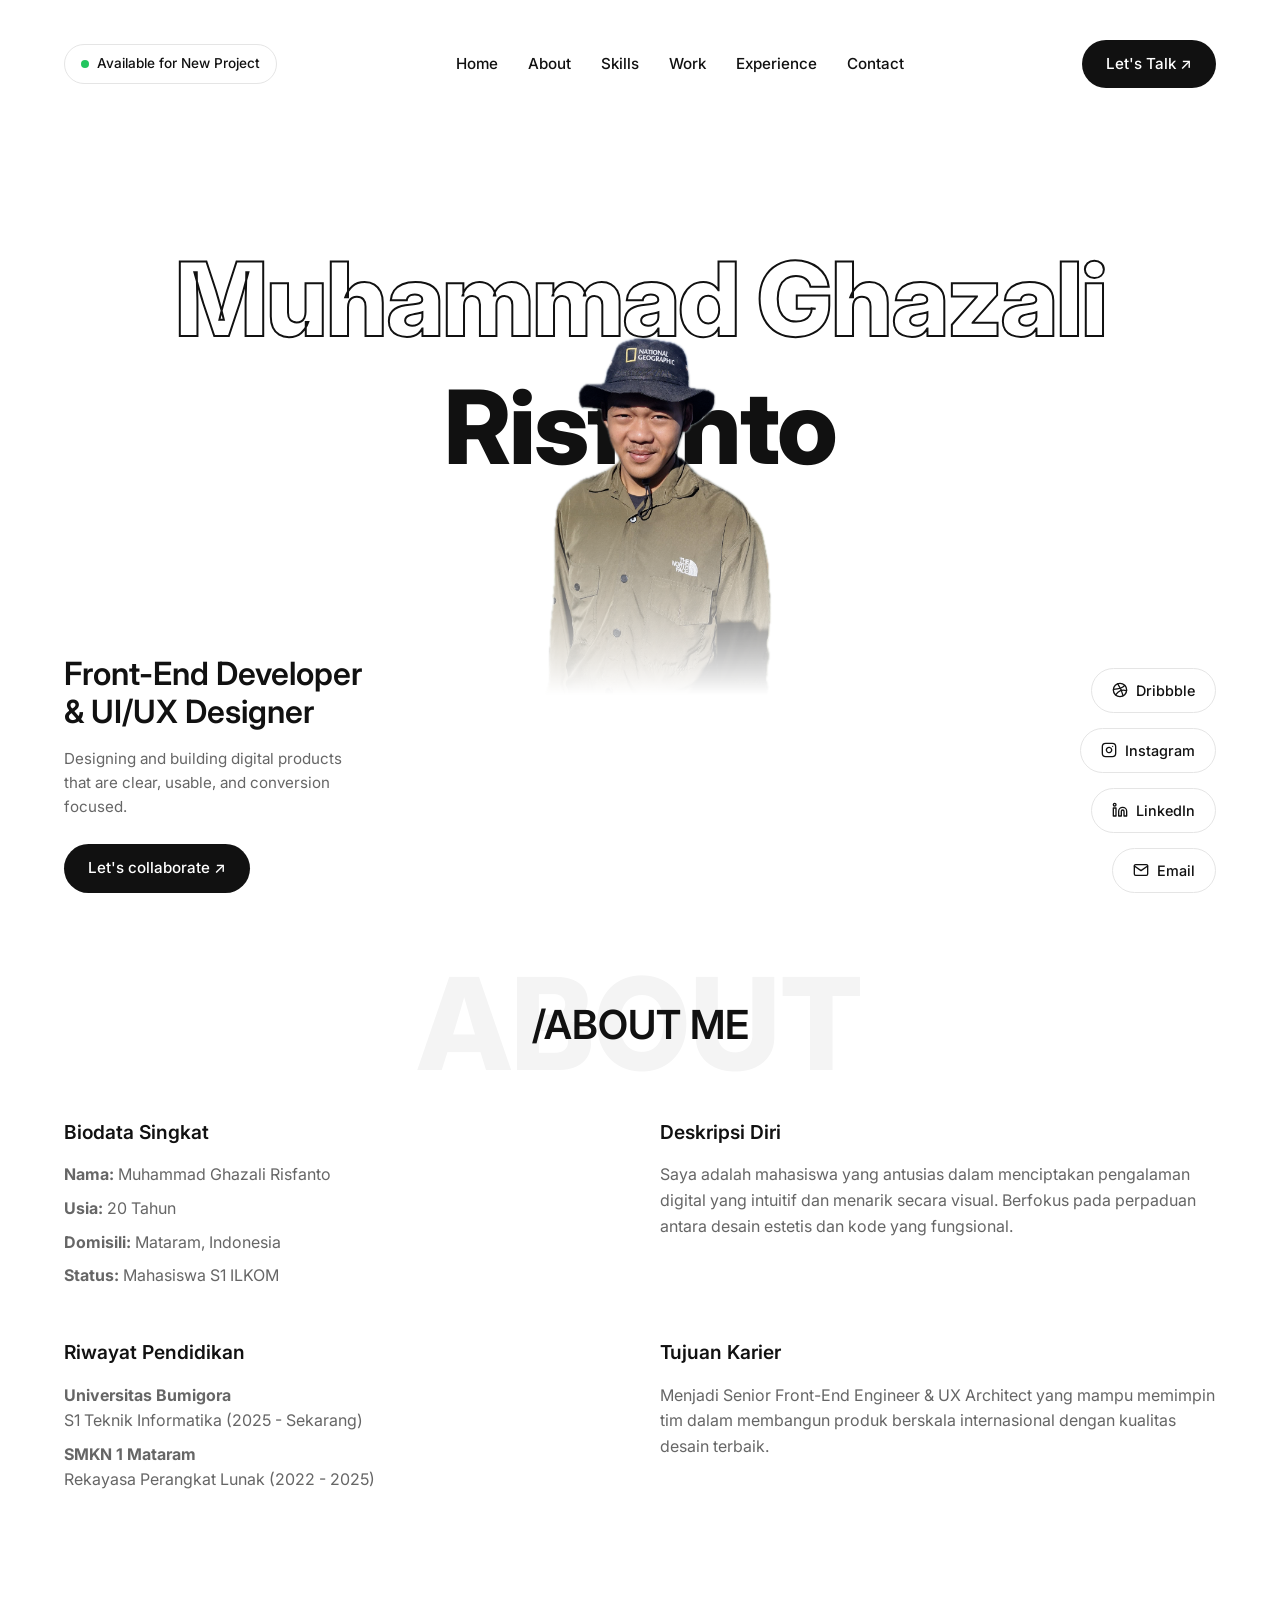
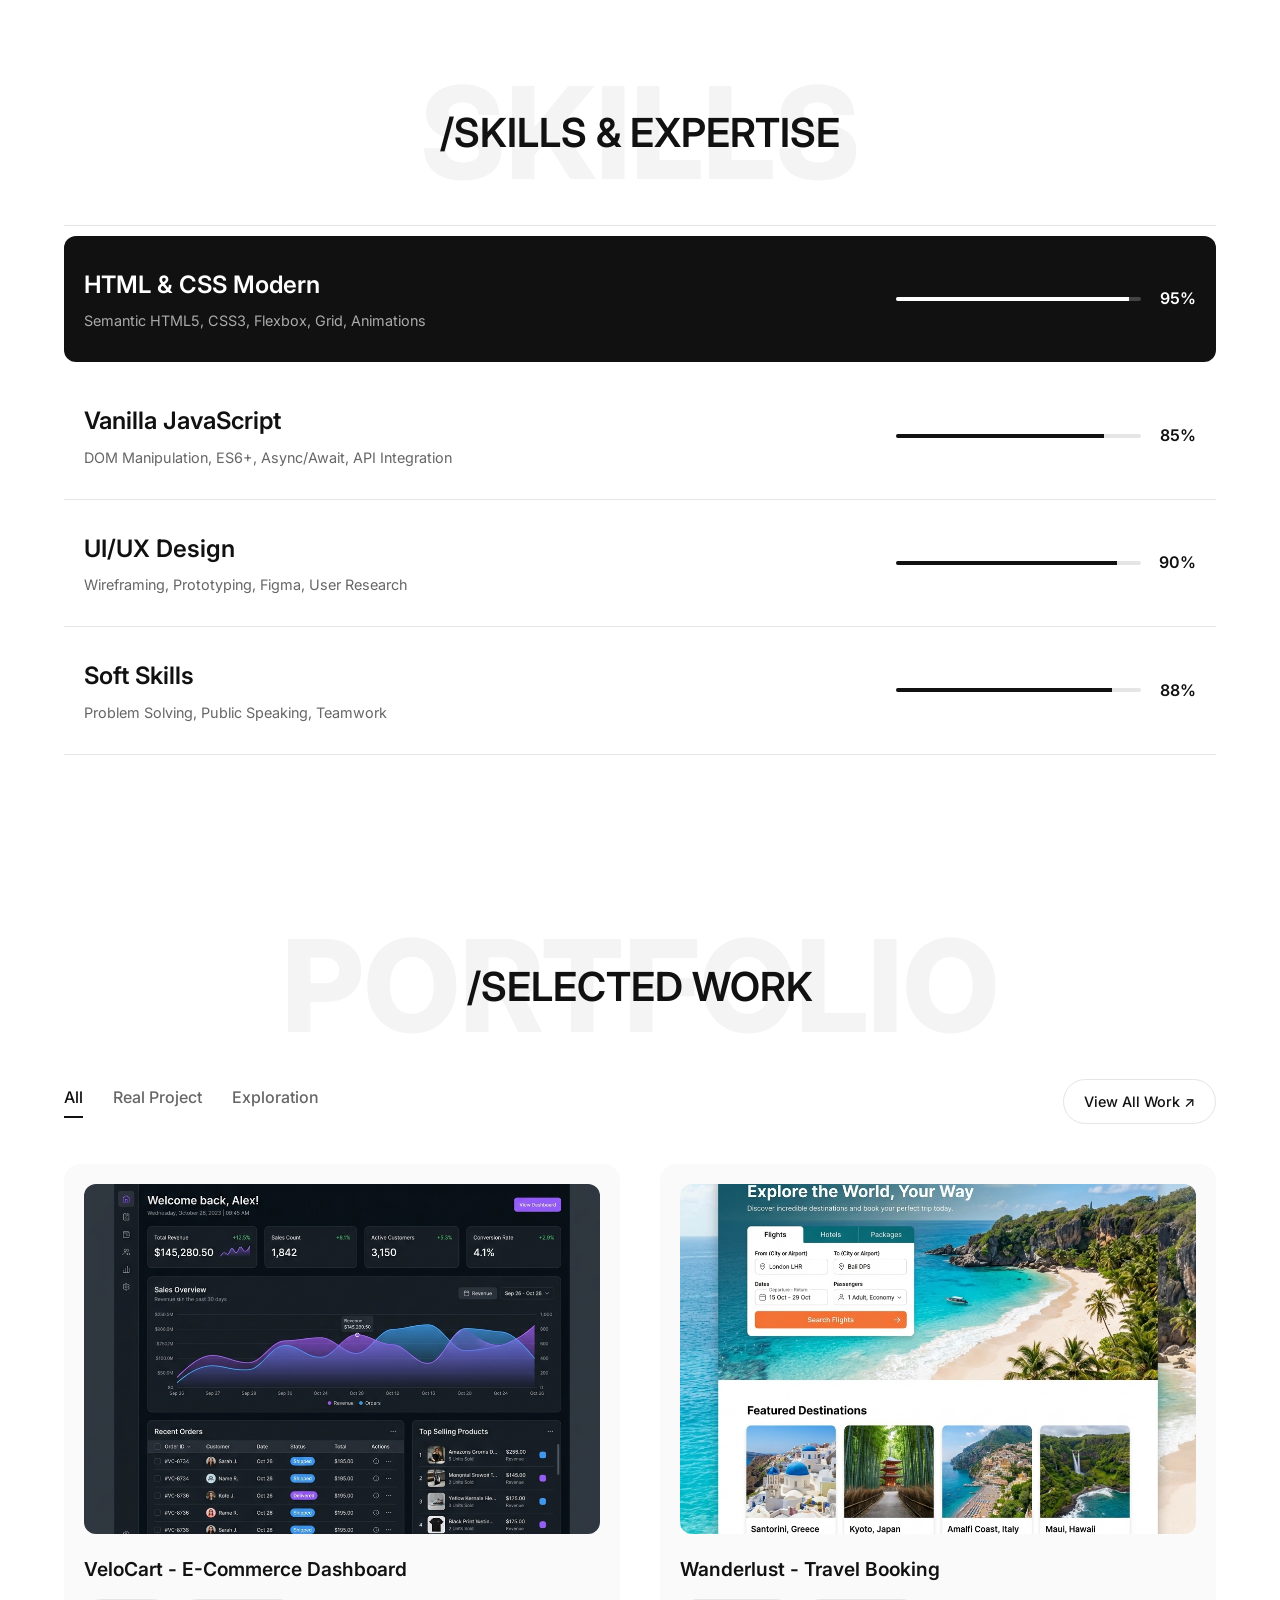
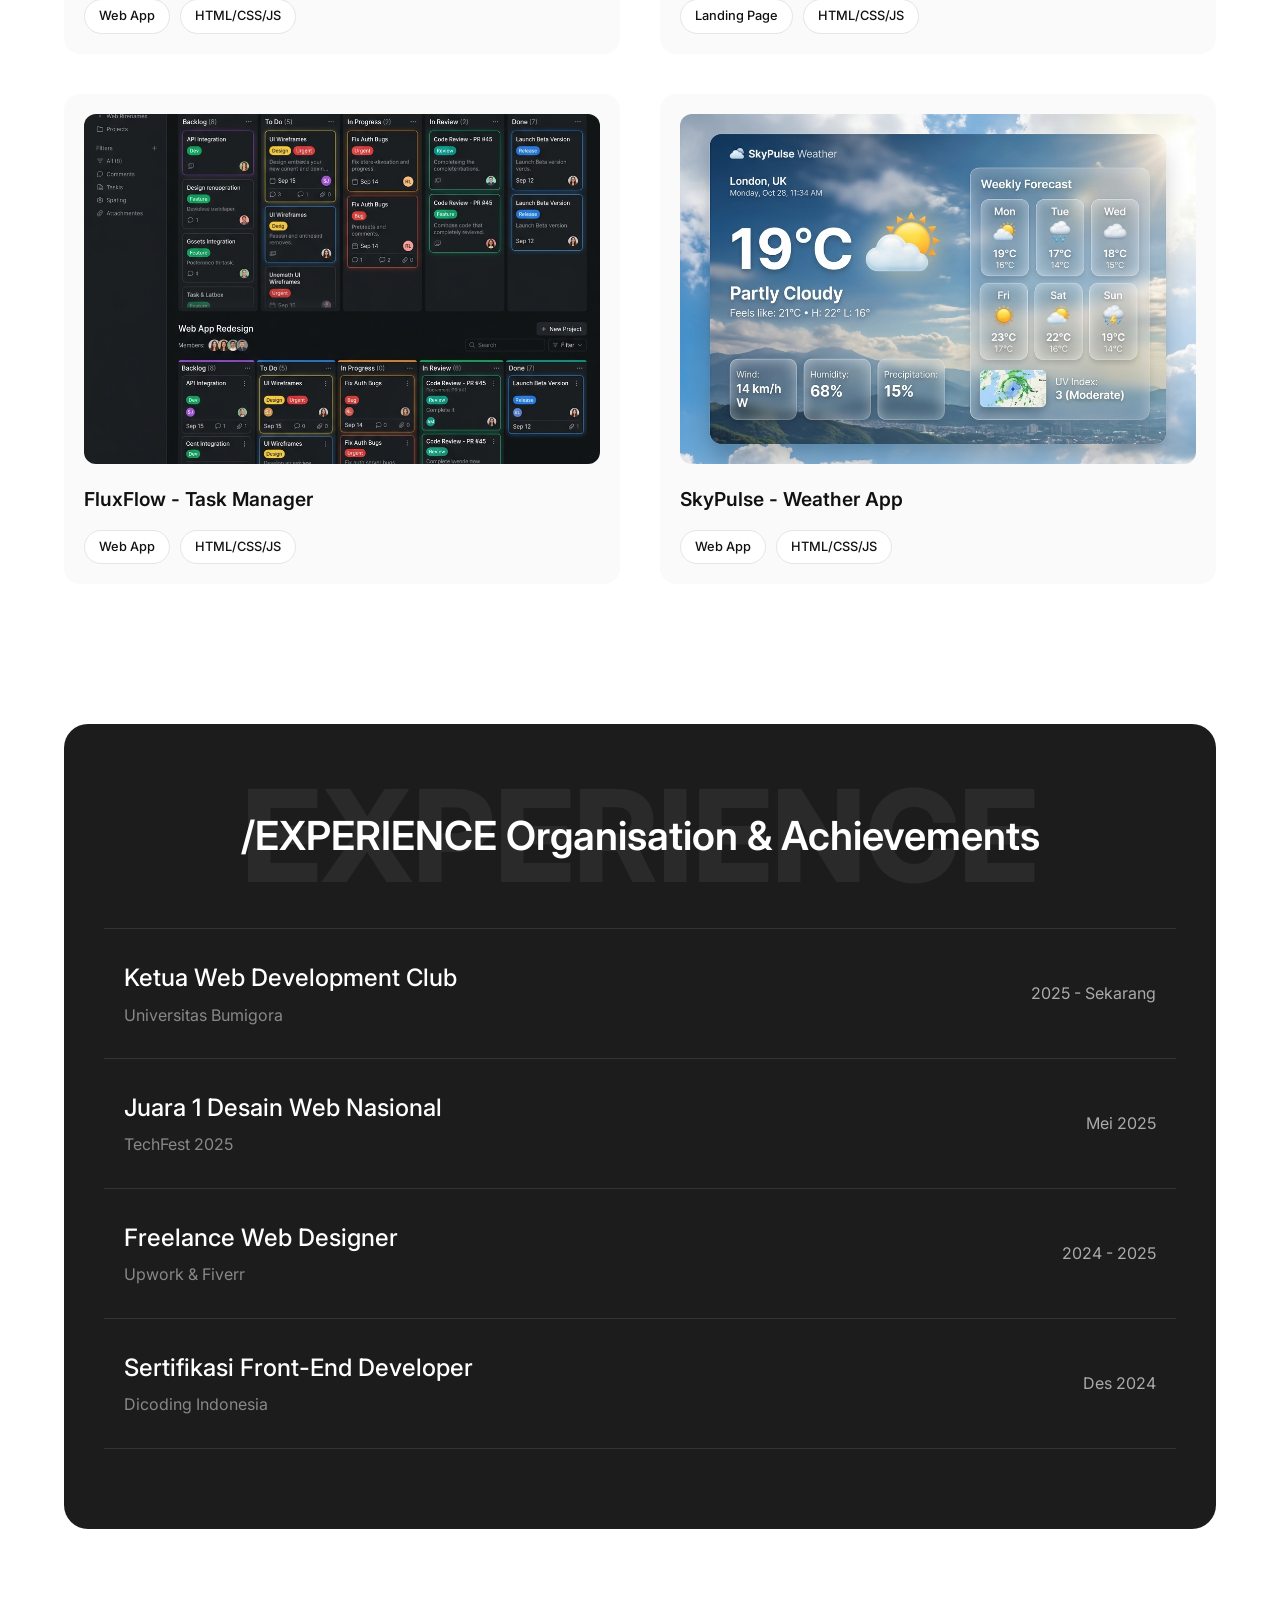
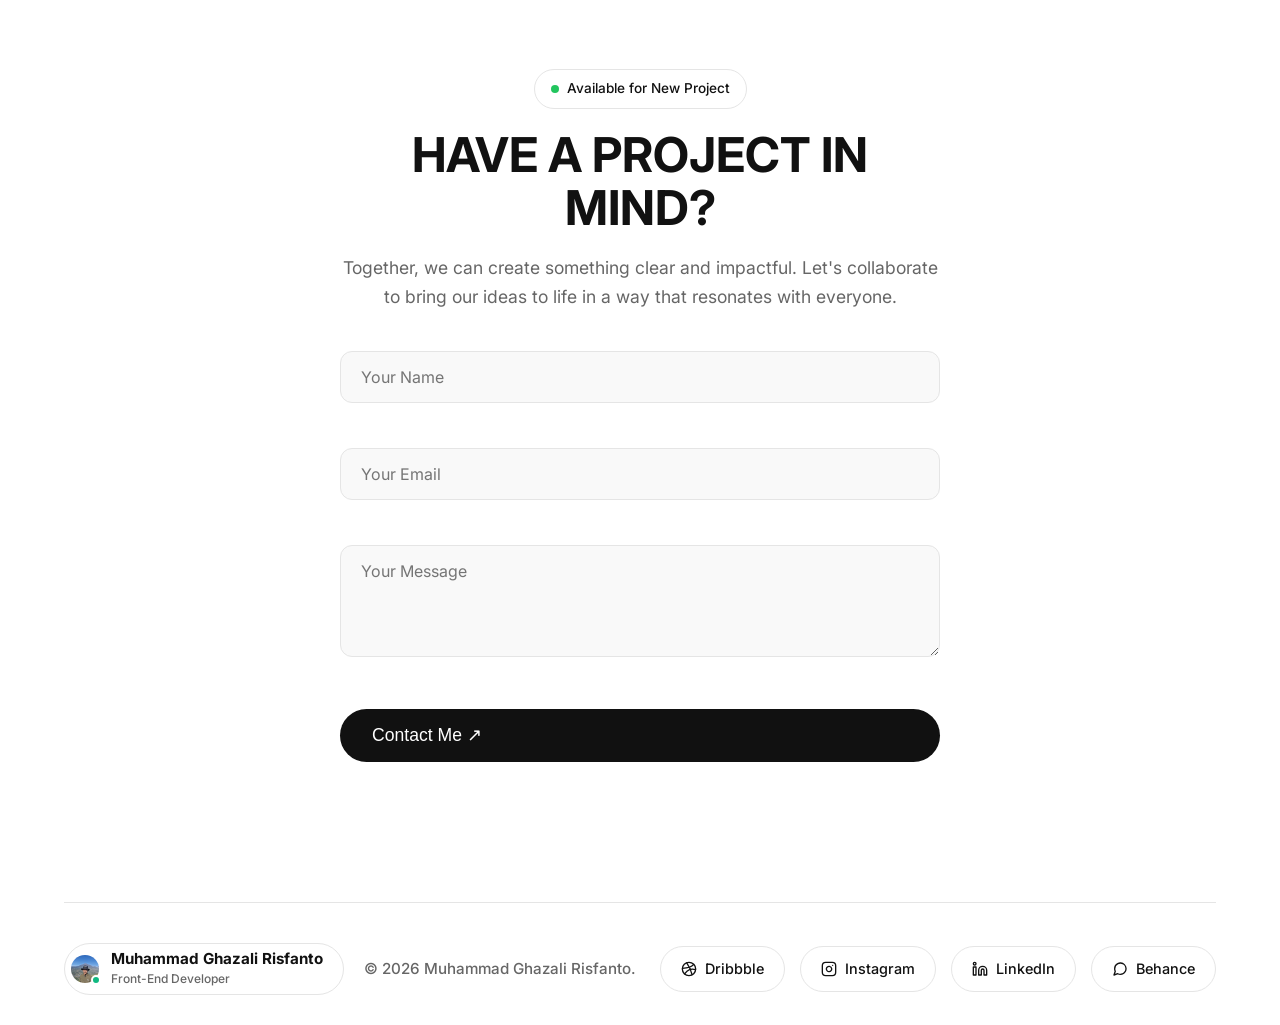
==== NIM_Nama_Portfolio/source_code/index.html @ 2611c43c "update icon" ====
<!DOCTYPE html>
<html lang="id">
<head>
    <meta charset="UTF-8">
    <meta name="viewport" content="width=device-width, initial-scale=1.0">
    <title>Ghazali | Portfolio</title>
    <link rel="preconnect" href="https://fonts.googleapis.com">
    <link type="x-icon" rel="shortcut icon" href="images/gazali.png">
    <link rel="preconnect" href="https://fonts.gstatic.com" crossorigin>
    <link href="https://fonts.googleapis.com/css2?family=Inter:wght@300;400;500;600;700;800;900&display=swap" rel="stylesheet">
    <link rel="stylesheet" href="css/style.css">
</head>
<body>
    <div class="site-background"></div>
    <div class="site-wrapper">
        
        <!-- Header -->
        <header class="header" id="header">
            <div class="status-pill">
                <span class="dot"></span> Available for New Project
            </div>
            <nav class="navbar" id="navbar">
                <ul class="nav-menu">
                    <li><a href="#home">Home</a></li>
                    <li><a href="#about">About</a></li>
                    <li><a href="#skills">Skills</a></li>
                    <li><a href="#portfolio">Work</a></li>
                    <li><a href="#experience">Experience</a></li>
                    <li><a href="#contact">Contact</a></li>
                </ul>
            </nav>
            <a href="#contact" class="btn-black desktop-only">Let's Talk ↗</a>
            <div class="hamburger" id="hamburger">
                <span></span><span></span><span></span>
            </div>
        </header>

        <main>
            <!-- Hero Section -->
            <section id="home" class="hero section">
                <div class="hero-title-container">
                    <h1 class="hero-name">
                        <span class="outline-text">Muhammad Ghazali</span>
                        <span class="solid-text">Risfanto</span>
                    </h1>
                </div>
                
                <div class="hero-image-wrapper">
                    <!-- Placeholder using the generated profile -->
                    <img src="images/gazali.png" alt="Gazali Arman" class="profile-img">
                </div>

                <div class="hero-bottom">
                    <div class="hero-role">
                        <h2>Front-End Developer <br>& UI/UX Designer</h2>
                        <p>Designing and building digital products that are clear, usable, and conversion focused.</p>
                        <a href="#contact" class="btn-black">Let's collaborate ↗</a>
                    </div>
                    
                    <div class="hero-socials">
                        <a href="#" class="pill-btn">
                            <svg width="16" height="16" viewBox="0 0 24 24" fill="none" stroke="currentColor" stroke-width="2" stroke-linecap="round" stroke-linejoin="round"><circle cx="12" cy="12" r="10"></circle><path d="M8.56 2.75c4.37 6.03 6.02 9.42 8.03 17.72m2.54-15.38c-3.72 4.35-8.94 5.66-16.88 5.85m19.5 1.9c-3.5-.93-6.63-.82-8.94 0-2.58.92-5.01 2.86-7.44 6.32"></path></svg>
                            Dribbble
                        </a>
                        <a href="#" class="pill-btn">
                            <svg width="16" height="16" viewBox="0 0 24 24" fill="none" stroke="currentColor" stroke-width="2" stroke-linecap="round" stroke-linejoin="round"><rect x="2" y="2" width="20" height="20" rx="5" ry="5"></rect><path d="M16 11.37A4 4 0 1 1 12.63 8 4 4 0 0 1 16 11.37z"></path><line x1="17.5" y1="6.5" x2="17.51" y2="6.5"></line></svg>
                            Instagram
                        </a>
                        <a href="#" class="pill-btn">
                            <svg width="16" height="16" viewBox="0 0 24 24" fill="none" stroke="currentColor" stroke-width="2" stroke-linecap="round" stroke-linejoin="round"><path d="M16 8a6 6 0 0 1 6 6v7h-4v-7a2 2 0 0 0-2-2 2 2 0 0 0-2 2v7h-4v-7a6 6 0 0 1 6-6z"></path><rect x="2" y="9" width="4" height="12"></rect><circle cx="4" cy="4" r="2"></circle></svg>
                            LinkedIn
                        </a>
                        <a href="#" class="pill-btn">
                            <svg width="16" height="16" viewBox="0 0 24 24" fill="none" stroke="currentColor" stroke-width="2" stroke-linecap="round" stroke-linejoin="round"><path d="M4 4h16c1.1 0 2 .9 2 2v12c0 1.1-.9 2-2 2H4c-1.1 0-2-.9-2-2V6c0-1.1.9-2 2-2z"></path><polyline points="22,6 12,13 2,6"></polyline></svg>
                            Email
                        </a>
                    </div>
                </div>
            </section>

            <!-- About Section -->
            <section id="about" class="about section">
                <div class="section-header">
                    <div class="bg-text">ABOUT</div>
                    <h2 class="fg-title">/ABOUT ME</h2>
                </div>
                
                <div class="about-grid">
                    <div class="about-item">
                        <h3>Biodata Singkat</h3>
                        <p><strong>Nama:</strong> Muhammad Ghazali Risfanto</p>
                        <p><strong>Usia:</strong> 20 Tahun</p>
                        <p><strong>Domisili:</strong> Mataram, Indonesia</p>
                        <p><strong>Status:</strong> Mahasiswa S1 ILKOM</p>
                    </div>
                    <div class="about-item">
                        <h3>Deskripsi Diri</h3>
                        <p>Saya adalah mahasiswa yang antusias dalam menciptakan pengalaman digital yang intuitif dan menarik secara visual. Berfokus pada perpaduan antara desain estetis dan kode yang fungsional.</p>
                    </div>
                    <div class="about-item">
                        <h3>Riwayat Pendidikan</h3>
                        <p><strong>Universitas Bumigora</strong><br>S1 Teknik Informatika (2025 - Sekarang)</p>
                        <p><strong>SMKN 1 Mataram</strong><br>Rekayasa Perangkat Lunak (2022 - 2025)</p>
                    </div>
                    <div class="about-item">
                        <h3>Tujuan Karier</h3>
                        <p>Menjadi Senior Front-End Engineer & UX Architect yang mampu memimpin tim dalam membangun produk berskala internasional dengan kualitas desain terbaik.</p>
                    </div>
                </div>
            </section>

            <!-- Skills Section -->
            <section id="skills" class="skills section">
                <div class="section-header">
                    <div class="bg-text">SKILLS</div>
                    <h2 class="fg-title">/SKILLS & EXPERTISE</h2>
                </div>
                
                <div class="skills-list">
                    <!-- Skill Item -->
                    <div class="skill-row dark-row">
                        <div class="skill-name">
                            <h3>HTML & CSS Modern</h3>
                            <p>Semantic HTML5, CSS3, Flexbox, Grid, Animations</p>
                        </div>
                        <div class="skill-progress">
                            <div class="progress-bar"><div class="progress-fill" data-width="95%" style="width: 0;"></div></div>
                            <span class="progress-text">95%</span>
                        </div>
                    </div>
                    <!-- Skill Item -->
                    <div class="skill-row">
                        <div class="skill-name">
                            <h3>Vanilla JavaScript</h3>
                            <p>DOM Manipulation, ES6+, Async/Await, API Integration</p>
                        </div>
                        <div class="skill-progress">
                            <div class="progress-bar"><div class="progress-fill" data-width="85%" style="width: 0;"></div></div>
                            <span class="progress-text">85%</span>
                        </div>
                    </div>
                    <!-- Skill Item -->
                    <div class="skill-row">
                        <div class="skill-name">
                            <h3>UI/UX Design</h3>
                            <p>Wireframing, Prototyping, Figma, User Research</p>
                        </div>
                        <div class="skill-progress">
                            <div class="progress-bar"><div class="progress-fill" data-width="90%" style="width: 0;"></div></div>
                            <span class="progress-text">90%</span>
                        </div>
                    </div>
                    <!-- Skill Item -->
                    <div class="skill-row">
                        <div class="skill-name">
                            <h3>Soft Skills</h3>
                            <p>Problem Solving, Public Speaking, Teamwork</p>
                        </div>
                        <div class="skill-progress">
                            <div class="progress-bar"><div class="progress-fill" data-width="88%" style="width: 0;"></div></div>
                            <span class="progress-text">88%</span>
                        </div>
                    </div>
                </div>
            </section>

            <!-- Portfolio Section -->
            <section id="portfolio" class="portfolio section">
                <div class="section-header">
                    <div class="bg-text">PORTFOLIO</div>
                    <h2 class="fg-title">/SELECTED WORK</h2>
                </div>
                
                <div class="portfolio-filters">
                    <div class="filter-tabs">
                        <span class="active">All</span>
                        <span>Real Project</span>
                        <span>Exploration</span>
                    </div>
                    <a href="#" class="pill-btn">View All Work ↗</a>
                </div>

                <div class="portfolio-grid">
                    <!-- Project 1 -->
                    <div class="project-card">
                        <div class="project-img">
                            <img src="images/project1.png" alt="VeloCart">
                        </div>
                        <h3 class="project-title">VeloCart - E-Commerce Dashboard</h3>
                        <div class="project-tags">
                            <span class="pill-btn small">Web App</span>
                            <span class="pill-btn small">HTML/CSS/JS</span>
                        </div>
                    </div>
                    <!-- Project 2 -->
                    <div class="project-card">
                        <div class="project-img">
                            <img src="images/project2.png" alt="Wanderlust">
                        </div>
                        <h3 class="project-title">Wanderlust - Travel Booking</h3>
                        <div class="project-tags">
                            <span class="pill-btn small">Landing Page</span>
                            <span class="pill-btn small">HTML/CSS/JS</span>
                        </div>
                    </div>
                    <!-- Project 3 -->
                    <div class="project-card">
                        <div class="project-img">
                            <img src="images/project3.png" alt="FluxFlow">
                        </div>
                        <h3 class="project-title">FluxFlow - Task Manager</h3>
                        <div class="project-tags">
                            <span class="pill-btn small">Web App</span>
                            <span class="pill-btn small">HTML/CSS/JS</span>
                        </div>
                    </div>
                    <!-- Project 4 -->
                    <div class="project-card">
                        <div class="project-img">
                            <img src="images/project4.png" alt="SkyPulse">
                        </div>
                        <h3 class="project-title">SkyPulse - Weather App</h3>
                        <div class="project-tags">
                            <span class="pill-btn small">Web App</span>
                            <span class="pill-btn small">HTML/CSS/JS</span>
                        </div>
                    </div>
                </div>
            </section>

            <!-- Experience Section -->
            <section id="experience" class="experience section dark-section">
                <div class="section-header dark">
                    <div class="bg-text">EXPERIENCE</div>
                    <h2 class="fg-title">/EXPERIENCE <span class="subtitle">Organisation & Achievements</span></h2>
                </div>
                
                <div class="experience-list">
                    <div class="exp-row">
                        <div class="exp-info">
                            <h3>Ketua Web Development Club</h3>
                            <p>Universitas Bumigora</p>
                        </div>
                        <div class="exp-date">2025 - Sekarang</div>
                    </div>
                    <div class="exp-row">
                        <div class="exp-info">
                            <h3>Juara 1 Desain Web Nasional</h3>
                            <p>TechFest 2025</p>
                        </div>
                        <div class="exp-date">Mei 2025</div>
                    </div>
                    <div class="exp-row">
                        <div class="exp-info">
                            <h3>Freelance Web Designer</h3>
                            <p>Upwork & Fiverr</p>
                        </div>
                        <div class="exp-date">2024 - 2025</div>
                    </div>
                    <div class="exp-row">
                        <div class="exp-info">
                            <h3>Sertifikasi Front-End Developer</h3>
                            <p>Dicoding Indonesia</p>
                        </div>
                        <div class="exp-date">Des 2024</div>
                    </div>
                </div>
            </section>

            <!-- Contact Section -->
            <section id="contact" class="contact section">
                <div class="contact-center">
                    <div class="status-pill inline">
                        <span class="dot"></span> Available for New Project
                    </div>
                    <h2 class="contact-title">HAVE A PROJECT IN MIND?</h2>
                    <p class="contact-desc">Together, we can create something clear and impactful. Let's collaborate to bring our ideas to life in a way that resonates with everyone.</p>
                    
                    <form id="contactForm" class="contact-form-minimal">
                        <div class="form-group">
                            <input type="text" id="name" placeholder="Your Name" class="form-input">
                            <span class="error-msg" id="nameError"></span>
                        </div>
                        <div class="form-group">
                            <input type="email" id="email" placeholder="Your Email" class="form-input">
                            <span class="error-msg" id="emailError"></span>
                        </div>
                        <div class="form-group">
                            <textarea id="message" rows="4" placeholder="Your Message" class="form-input"></textarea>
                            <span class="error-msg" id="messageError"></span>
                        </div>
                        <button type="submit" class="btn-black btn-large">Contact Me ↗</button>
                        <div id="formSuccess" class="success-msg">Message sent successfully!</div>
                    </form>
                </div>
            </section>
        </main>

        <!-- Footer -->
        <footer class="footer">
            <div class="footer-left">
                <div class="footer-profile">
                    <div class="profile-img-container">
                        <img src="images/footer-image.jpeg" alt="Avatar">
                        <span class="online-indicator"></span>
                    </div>
                    <div class="profile-text">
                        <span class="name">Muhammad Ghazali Risfanto</span>
                        <span class="role">Front-End Developer</span>
                    </div>
                </div>
                <span class="copyright">&copy; 2026 Muhammad Ghazali Risfanto.</span>
            </div>
            <div class="footer-socials">
                <a href="#" class="pill-btn">
                    <svg width="16" height="16" viewBox="0 0 24 24" fill="none" stroke="currentColor" stroke-width="2" stroke-linecap="round" stroke-linejoin="round"><circle cx="12" cy="12" r="10"></circle><path d="M8.56 2.75c4.37 6.03 6.02 9.42 8.03 17.72m2.54-15.38c-3.72 4.35-8.94 5.66-16.88 5.85m19.5 1.9c-3.5-.93-6.63-.82-8.94 0-2.58.92-5.01 2.86-7.44 6.32"></path></svg>
                    Dribbble
                </a>
                <a href="#" class="pill-btn">
                    <svg width="16" height="16" viewBox="0 0 24 24" fill="none" stroke="currentColor" stroke-width="2" stroke-linecap="round" stroke-linejoin="round"><rect x="2" y="2" width="20" height="20" rx="5" ry="5"></rect><path d="M16 11.37A4 4 0 1 1 12.63 8 4 4 0 0 1 16 11.37z"></path><line x1="17.5" y1="6.5" x2="17.51" y2="6.5"></line></svg>
                    Instagram
                </a>
                <a href="#" class="pill-btn">
                    <svg width="16" height="16" viewBox="0 0 24 24" fill="none" stroke="currentColor" stroke-width="2" stroke-linecap="round" stroke-linejoin="round"><path d="M16 8a6 6 0 0 1 6 6v7h-4v-7a2 2 0 0 0-2-2 2 2 0 0 0-2 2v7h-4v-7a6 6 0 0 1 6-6z"></path><rect x="2" y="9" width="4" height="12"></rect><circle cx="4" cy="4" r="2"></circle></svg>
                    LinkedIn
                </a>
                <a href="#" class="pill-btn">
                    <svg width="16" height="16" viewBox="0 0 24 24" fill="none" stroke="currentColor" stroke-width="2" stroke-linecap="round" stroke-linejoin="round"><path d="M21 11.5a8.38 8.38 0 0 1-.9 3.8 8.5 8.5 0 0 1-7.6 4.7 8.38 8.38 0 0 1-3.8-.9L3 21l1.9-5.7a8.38 8.38 0 0 1-.9-3.8 8.5 8.5 0 0 1 4.7-7.6 8.38 8.38 0 0 1 3.8-.9h.5a8.48 8.48 0 0 1 8 8v.5z"></path></svg>
                    Behance
                </a>
            </div>
        </footer>

    </div>

    <!-- Back to Top Button -->
    <button id="backToTop" class="back-to-top">↑</button>

    <!-- Project Modal -->
    <div id="projectModal" class="modal">
        <div class="modal-content">
            <span class="close-modal">&times;</span>
            <div class="modal-body">
                <img id="modalImg" src="" alt="Project Image">
                <h3 id="modalTitle">Project Title</h3>
                <div id="modalTags" class="project-tags"></div>
                <p id="modalDesc">Detailed description about the project will go here.</p>
                <a href="#" class="btn-black">View Live Project ↗</a>
            </div>
        </div>
    </div>

    <script src="js/script.js"></script>
</body>
</html>
---- NIM_Nama_Portfolio/source_code/css/style.css ----
/* =========================================
   GLOBAL STYLES & VARIABLES
   ========================================= */
:root {
    --bg-color: #f0f0f0;          /* Outer Background */
    --surface-color: #ffffff;     /* Main Container Background */
    --text-primary: #111111;      /* Black Text */
    --text-secondary: #666666;    /* Gray Text */
    --border-color: #e5e5e5;
    --dark-bg: #1c1c1c;           /* For Experience Section */
    --dark-border: #333333;
    --font-primary: 'Inter', sans-serif;
    --transition: 0.3s ease;
}

* {
    margin: 0;
    padding: 0;
    box-sizing: border-box;
}

html {
    scroll-behavior: smooth;
}

body {
    background: var(--surface-color);
    color: var(--text-primary);
    font-family: var(--font-primary);
    line-height: 1.6;
    min-height: 100vh;
}

a {
    text-decoration: none;
    color: inherit;
    transition: var(--transition);
}

ul {
    list-style: none;
}

.site-wrapper {
    width: 100%;
    margin: 0 auto;
    padding: 40px 5% 0 5%;
    overflow: hidden;
}

.section {
    padding: 100px 0;
    position: relative;
}

/* =========================================
   BUTTONS & PILLS
   ========================================= */
.status-pill {
    display: inline-flex;
    align-items: center;
    gap: 8px;
    border: 1px solid var(--border-color);
    border-radius: 30px;
    padding: 8px 16px;
    font-size: 0.85rem;
    font-weight: 500;
}

.status-pill .dot {
    width: 8px;
    height: 8px;
    background-color: #22c55e;
    border-radius: 50%;
}

.status-pill.inline {
    margin-bottom: 20px;
}

.btn-black {
    background: var(--text-primary);
    color: #fff;
    padding: 12px 24px;
    border-radius: 30px;
    font-weight: 500;
    font-size: 0.95rem;
    display: inline-flex;
    align-items: center;
    gap: 8px;
    border: none;
    cursor: pointer;
}

.btn-black:hover {
    background: #333;
    transform: translateY(-2px);
}

.btn-large {
    padding: 16px 32px;
    font-size: 1.1rem;
}

.pill-btn {
    display: inline-flex;
    align-items: center;
    gap: 8px;
    border: 1px solid var(--border-color);
    border-radius: 30px;
    padding: 10px 20px;
    font-size: 0.9rem;
    font-weight: 500;
    color: var(--text-primary);
    background: #fff;
}

.pill-btn:hover {
    background: #f9f9f9;
    border-color: #ccc;
}

.pill-btn.small {
    padding: 6px 14px;
    font-size: 0.8rem;
}

/* =========================================
   HEADER
   ========================================= */
.header {
    display: flex;
    justify-content: space-between;
    align-items: center;
    padding-bottom: 100px;
}

.navbar .nav-menu {
    display: flex;
    gap: 30px;
}

.navbar .nav-menu a {
    font-weight: 500;
    font-size: 0.95rem;
}

.navbar .nav-menu a:hover {
    color: var(--text-secondary);
}

.hamburger {
    display: none;
    flex-direction: column;
    gap: 5px;
    cursor: pointer;
}

.hamburger span {
    width: 25px;
    height: 2px;
    background: var(--text-primary);
    transition: 0.3s;
}

/* =========================================
   HERO SECTION
   ========================================= */
.hero {
    text-align: center;
    padding: 60px 0 0 0;
    position: relative;
}

.hero-name {
    font-size: 8vw;
    font-weight: 800;
    line-height: 1;
    letter-spacing: -2px;
    display: flex;
    justify-content: center;
    flex-wrap: wrap;
    gap: 2vw;
    white-space: normal;
    word-break: break-word;
    text-align: center;
}

.outline-text {
    -webkit-text-stroke: 2px var(--text-primary);
    color: transparent;
}

.solid-text {
    color: var(--text-primary);
}

.hero-image-wrapper {
    position: relative;
    width: 40vw;
    max-width: 450px;
    margin: 0 auto;
    margin-top: -30vw;
    z-index: 2;
    display: flex;
    justify-content: center;
}

.profile-img {
    width: 100%;
    height: auto;
    object-fit: cover;
    /* Simulate cutout if not transparent */
    mix-blend-mode: multiply;
    /* Fade out the bottom to blend with the white background */
    -webkit-mask-image: linear-gradient(to bottom, black 70%, transparent 100%);
    mask-image: linear-gradient(to bottom, black 70%, transparent 100%);
}

.hero-bottom {
    display: flex;
    justify-content: space-between;
    align-items: flex-end;
    margin-top: -40px;
    position: relative;
    z-index: 3;
    text-align: left;
}

.hero-role h2 {
    font-size: 2rem;
    font-weight: 600;
    margin-bottom: 15px;
    line-height: 1.2;
}

.hero-role p {
    color: var(--text-secondary);
    max-width: 300px;
    margin-bottom: 25px;
    font-size: 0.95rem;
}

.hero-socials {
    display: flex;
    flex-direction: column;
    gap: 15px;
    align-items: flex-end;
}

/* =========================================
   SECTION HEADERS
   ========================================= */
.section-header {
    position: relative;
    text-align: center;
    margin-bottom: 60px;
    display: flex;
    justify-content: center;
    align-items: center;
}

.bg-text {
    position: absolute;
    font-size: 10vw;
    font-weight: 800;
    color: #f4f4f4;
    z-index: 1;
    white-space: nowrap;
    text-transform: uppercase;
    user-select: none;
}

.fg-title {
    position: relative;
    z-index: 2;
    font-size: 2.5rem;
    font-weight: 600;
}

.dark-section .bg-text {
    color: #2a2a2a;
}

.dark-section .fg-title {
    color: #fff;
}

/* =========================================
   ABOUT SECTION
   ========================================= */
.about-grid {
    display: grid;
    grid-template-columns: repeat(2, 1fr);
    gap: 40px;
    position: relative;
    z-index: 2;
}

.about-item h3 {
    font-size: 1.2rem;
    margin-bottom: 15px;
    font-weight: 600;
}

.about-item p {
    color: var(--text-secondary);
    margin-bottom: 8px;
}

/* =========================================
   SKILLS SECTION (List Style)
   ========================================= */
.skills-list {
    border-top: 1px solid var(--border-color);
    position: relative;
    z-index: 2;
}

.skill-row {
    display: flex;
    justify-content: space-between;
    align-items: center;
    padding: 30px 20px;
    border-bottom: 1px solid var(--border-color);
    transition: var(--transition);
}

.skill-row:hover {
    background: #f9f9f9;
}

.skill-row.dark-row {
    background: var(--text-primary);
    color: #fff;
    border-radius: 12px;
    margin: 10px 0;
    border: none;
}

.skill-row.dark-row:hover {
    background: #222;
}

.skill-row.dark-row p {
    color: #aaa;
}

.skill-name h3 {
    font-size: 1.5rem;
    font-weight: 600;
    margin-bottom: 5px;
}

.skill-name p {
    color: var(--text-secondary);
    font-size: 0.9rem;
}

.skill-progress {
    display: flex;
    align-items: center;
    gap: 15px;
    width: 300px;
}

.skill-progress .progress-bar {
    flex: 1;
    height: 4px;
    background: #e5e5e5;
    border-radius: 2px;
    overflow: hidden;
}

.skill-row.dark-row .progress-bar {
    background: #444;
}

.progress-fill {
    height: 100%;
    background: var(--text-primary);
    width: 0; /* Default for animation */
    transition: width 1.2s cubic-bezier(0.1, 0.7, 0.1, 1);
}

.skill-row.dark-row .progress-fill {
    background: #fff;
}

.progress-text {
    font-weight: 600;
    width: 40px;
    text-align: right;
}

/* =========================================
   PORTFOLIO SECTION
   ========================================= */
.portfolio-filters {
    display: flex;
    justify-content: space-between;
    align-items: center;
    margin-bottom: 40px;
    position: relative;
    z-index: 2;
}

.filter-tabs {
    display: flex;
    gap: 30px;
}

.filter-tabs span {
    font-weight: 500;
    color: var(--text-secondary);
    cursor: pointer;
    padding-bottom: 5px;
}

.filter-tabs span.active {
    color: var(--text-primary);
    border-bottom: 2px solid var(--text-primary);
}

.portfolio-grid {
    display: grid;
    grid-template-columns: repeat(2, 1fr);
    gap: 40px;
    position: relative;
    z-index: 2;
}

.project-card {
    background: #fafafa;
    border-radius: 16px;
    padding: 20px;
    transition: var(--transition);
}

.project-card:hover {
    transform: translateY(-5px);
    box-shadow: 0 10px 30px rgba(0,0,0,0.08);
}

.project-img {
    width: 100%;
    height: 350px;
    border-radius: 12px;
    overflow: hidden;
    margin-bottom: 20px;
}

.project-img img {
    width: 100%;
    height: 100%;
    object-fit: cover;
    transition: transform 0.5s;
}

.project-card:hover .project-img img {
    transform: scale(1.05);
}

.project-title {
    font-size: 1.2rem;
    font-weight: 600;
    margin-bottom: 15px;
}

.project-tags {
    display: flex;
    gap: 10px;
}

/* =========================================
   EXPERIENCE SECTION (DARK)
   ========================================= */
.experience.dark-section {
    background: var(--dark-bg);
    color: #fff;
    border-radius: 24px;
    padding: 80px 40px;
    margin: 40px 0;
}

.experience-list {
    border-top: 1px solid var(--dark-border);
    position: relative;
    z-index: 2;
}

.exp-row {
    display: flex;
    justify-content: space-between;
    align-items: center;
    padding: 30px 20px;
    border-bottom: 1px solid var(--dark-border);
    transition: var(--transition);
}

.exp-row:hover {
    background: rgba(255,255,255,0.03);
}

.exp-info h3 {
    font-size: 1.5rem;
    font-weight: 500;
    margin-bottom: 5px;
}

.exp-info p {
    color: #888;
    font-size: 1rem;
}

.exp-date {
    color: #aaa;
    font-size: 1rem;
}

/* =========================================
   CONTACT SECTION
   ========================================= */
.contact-center {
    text-align: center;
    max-width: 600px;
    margin: 0 auto;
    position: relative;
    z-index: 2;
}

.contact-title {
    font-size: 3rem;
    font-weight: 700;
    margin-bottom: 20px;
    line-height: 1.1;
}

.contact-desc {
    color: var(--text-secondary);
    margin-bottom: 40px;
    font-size: 1.1rem;
}

.contact-form-minimal {
    display: flex;
    flex-direction: column;
    gap: 20px;
}

.form-input {
    width: 100%;
    padding: 15px 20px;
    background: #f9f9f9;
    border: 1px solid var(--border-color);
    border-radius: 12px;
    font-family: var(--font-primary);
    font-size: 1rem;
    transition: var(--transition);
}

.form-input:focus {
    outline: none;
    border-color: var(--text-primary);
    background: #fff;
}

.form-input.error {
    border-color: #ef4444;
}

.error-msg {
    color: #ef4444;
    font-size: 0.85rem;
    text-align: left;
    display: block;
    min-height: 20px;
    margin-top: 5px;
    padding-left: 5px;
}

.success-msg {
    color: #10b981;
    background: rgba(16, 185, 129, 0.1);
    padding: 15px;
    border-radius: 12px;
    display: none;
}

/* =========================================
   FOOTER
   ========================================= */
.footer {
    display: flex;
    justify-content: space-between;
    align-items: center;
    padding-top: 40px;
    padding-bottom: 30px;
    border-top: 1px solid var(--border-color);
    margin-top: 40px;
}

.footer-left {
    display: flex;
    align-items: center;
    gap: 20px;
}

.copyright {
    color: var(--text-secondary);
    font-size: 0.95rem;
    font-weight: 500;
}

.footer-profile {
    display: flex;
    align-items: center;
    gap: 12px;
    background: transparent;
    border: 1px solid var(--border-color);
    color: var(--text-primary);
    padding: 6px 20px 6px 6px;
    border-radius: 40px;
    transition: all 0.3s cubic-bezier(0.1, 0.7, 0.1, 1);
    cursor: pointer;
}

.footer-profile:hover {
    background: var(--text-primary);
    color: #fff;
    border-color: var(--text-primary);
    transform: translateY(-3px);
    box-shadow: 0 10px 25px rgba(0,0,0,0.1);
}

.footer-profile .profile-text {
    display: flex;
    flex-direction: column;
}

.footer-profile .name {
    font-weight: 700;
    font-size: 0.95rem;
    line-height: 1.2;
}

.footer-profile .role {
    font-size: 0.75rem;
    color: var(--text-secondary);
    font-weight: 500;
    transition: color 0.3s ease;
}

.footer-profile:hover .role {
    color: rgba(255,255,255,0.7);
}

.profile-img-container {
    position: relative;
    width: 28px;
    height: 28px;
}

.profile-img-container img {
    width: 100%;
    height: 100%;
    border-radius: 50%;
    object-fit: cover;
}

.online-indicator {
    position: absolute;
    bottom: -2px;
    right: -2px;
    width: 10px;
    height: 10px;
    background-color: #10b981;
    border: 2px solid #fff;
    border-radius: 50%;
    transition: border-color 0.3s ease;
}

.footer-profile:hover .online-indicator {
    border-color: var(--text-primary);
}

.footer-socials {
    display: flex;
    gap: 15px;
    flex-wrap: wrap;
}

/* =========================================
   BACK TO TOP BUTTON
   ========================================= */
.back-to-top {
    position: fixed;
    bottom: 30px;
    right: 30px;
    width: 50px;
    height: 50px;
    background: var(--text-primary);
    color: #fff;
    border: none;
    border-radius: 50%;
    font-size: 1.2rem;
    cursor: pointer;
    opacity: 0;
    visibility: hidden;
    transition: var(--transition);
    z-index: 100;
    box-shadow: 0 10px 20px rgba(0,0,0,0.1);
}

.back-to-top.show {
    opacity: 1;
    visibility: visible;
}

.back-to-top:hover {
    transform: translateY(-5px);
}

/* =========================================
   MODAL (PROJECT DETAILS)
   ========================================= */
.modal {
    display: none;
    position: fixed;
    z-index: 2000;
    left: 0;
    top: 0;
    width: 100%;
    height: 100%;
    background-color: rgba(0,0,0,0.5);
    backdrop-filter: blur(5px);
    align-items: center;
    justify-content: center;
    opacity: 0;
    transition: opacity 0.3s ease;
}

.modal.show {
    display: flex;
    opacity: 1;
}

.modal-content {
    background: var(--surface-color);
    padding: 40px;
    border-radius: 24px;
    max-width: 600px;
    width: 90%;
    max-height: 90vh;
    overflow-y: auto;
    position: relative;
    transform: translateY(20px);
    transition: transform 0.3s ease;
    box-shadow: 0 20px 60px rgba(0,0,0,0.2);
}

.modal.show .modal-content {
    transform: translateY(0);
}

.close-modal {
    position: absolute;
    top: 20px;
    right: 25px;
    font-size: 32px;
    font-weight: 400;
    cursor: pointer;
    color: var(--text-secondary);
    line-height: 1;
}

.close-modal:hover {
    color: var(--text-primary);
}

.modal-body img {
    width: 100%;
    border-radius: 12px;
    margin-bottom: 24px;
    object-fit: cover;
}

.modal-body h3 {
    font-size: 2rem;
    margin-bottom: 12px;
    font-weight: 800;
}

.modal-body .project-tags {
    margin-bottom: 24px;
    display: flex;
    gap: 10px;
    flex-wrap: wrap;
}

.modal-body p {
    color: var(--text-secondary);
    margin-bottom: 30px;
    font-size: 1.1rem;
    line-height: 1.7;
}

/* =========================================
   RESPONSIVE DESIGN
   ========================================= */
@media (max-width: 1024px) {
    .hero-name { font-size: 10vw; }
    .hero-image-wrapper { width: 60vw; margin-top: -10vw; }
    .bg-text { font-size: 14vw; }
}

@media (max-width: 768px) {
    .site-wrapper {
        padding: 30px 5% 0 5%;
    }
    
    .desktop-only { display: none; }
    
    .hamburger { display: flex; z-index: 1000; }
    .hamburger.active span:nth-child(1) { transform: translateY(7px) rotate(45deg); }
    .hamburger.active span:nth-child(2) { opacity: 0; }
    .hamburger.active span:nth-child(3) { transform: translateY(-7px) rotate(-45deg); }
    
    .navbar .nav-menu {
        position: fixed;
        top: 0; right: -100%;
        width: 100%; height: 100vh;
        background: var(--surface-color);
        flex-direction: column;
        padding: 100px 30px;
        transition: 0.3s cubic-bezier(0.1, 0.7, 0.1, 1);
        z-index: 999;
    }
    
    .navbar .nav-menu.active { right: 0; }
    
    .hero-name { font-size: 12vw; gap: 1.5vw; }
    .hero-image-wrapper { width: 75vw; margin-top: -12vw; }
    .bg-text { font-size: 16vw; }
    .fg-title { font-size: 2rem; }
    
    .hero-bottom {
        flex-direction: column;
        align-items: center;
        text-align: center;
        gap: 30px;
    }
    
    .hero-role p { margin: 0 auto 20px auto; }
    .hero-socials { align-items: center; flex-direction: row; flex-wrap: wrap; justify-content: center; }
    
    .about-grid, .portfolio-grid { grid-template-columns: 1fr; gap: 20px; }
    
    .skill-row { flex-direction: column; align-items: flex-start; gap: 10px; }
    .skill-progress { width: 100%; }
    
    .experience.dark-section { padding: 40px 20px; margin: 40px -5%; border-radius: 0; }
    .exp-row { flex-direction: column; align-items: flex-start; gap: 10px; }
    
    .modal-content { padding: 30px 25px; }
    .modal-body h3 { font-size: 1.6rem; }
    .close-modal { top: 15px; right: 20px; font-size: 28px; }
    
    .footer { flex-direction: column; gap: 24px; text-align: center; }
    .footer-left { flex-direction: column; gap: 15px; }
    .footer-socials { flex-wrap: wrap; justify-content: center; }
}

@media (max-width: 480px) {
    .site-wrapper { padding: 20px 5% 0 5%; }
    .hero-name { font-size: 15vw; flex-direction: column; gap: 0; }
    .hero-image-wrapper { width: 90vw; margin-top: -15vw; }
    .bg-text { font-size: 18vw; top: -10px; }
    .fg-title { font-size: 1.8rem; }
    .section { padding: 60px 0; }
    .hero-bottom { margin-top: -20px; }
    .modal-content { padding: 25px 20px; }
    .modal-body h3 { font-size: 1.4rem; }
    .footer-profile { padding: 6px 16px 6px 6px; }
}
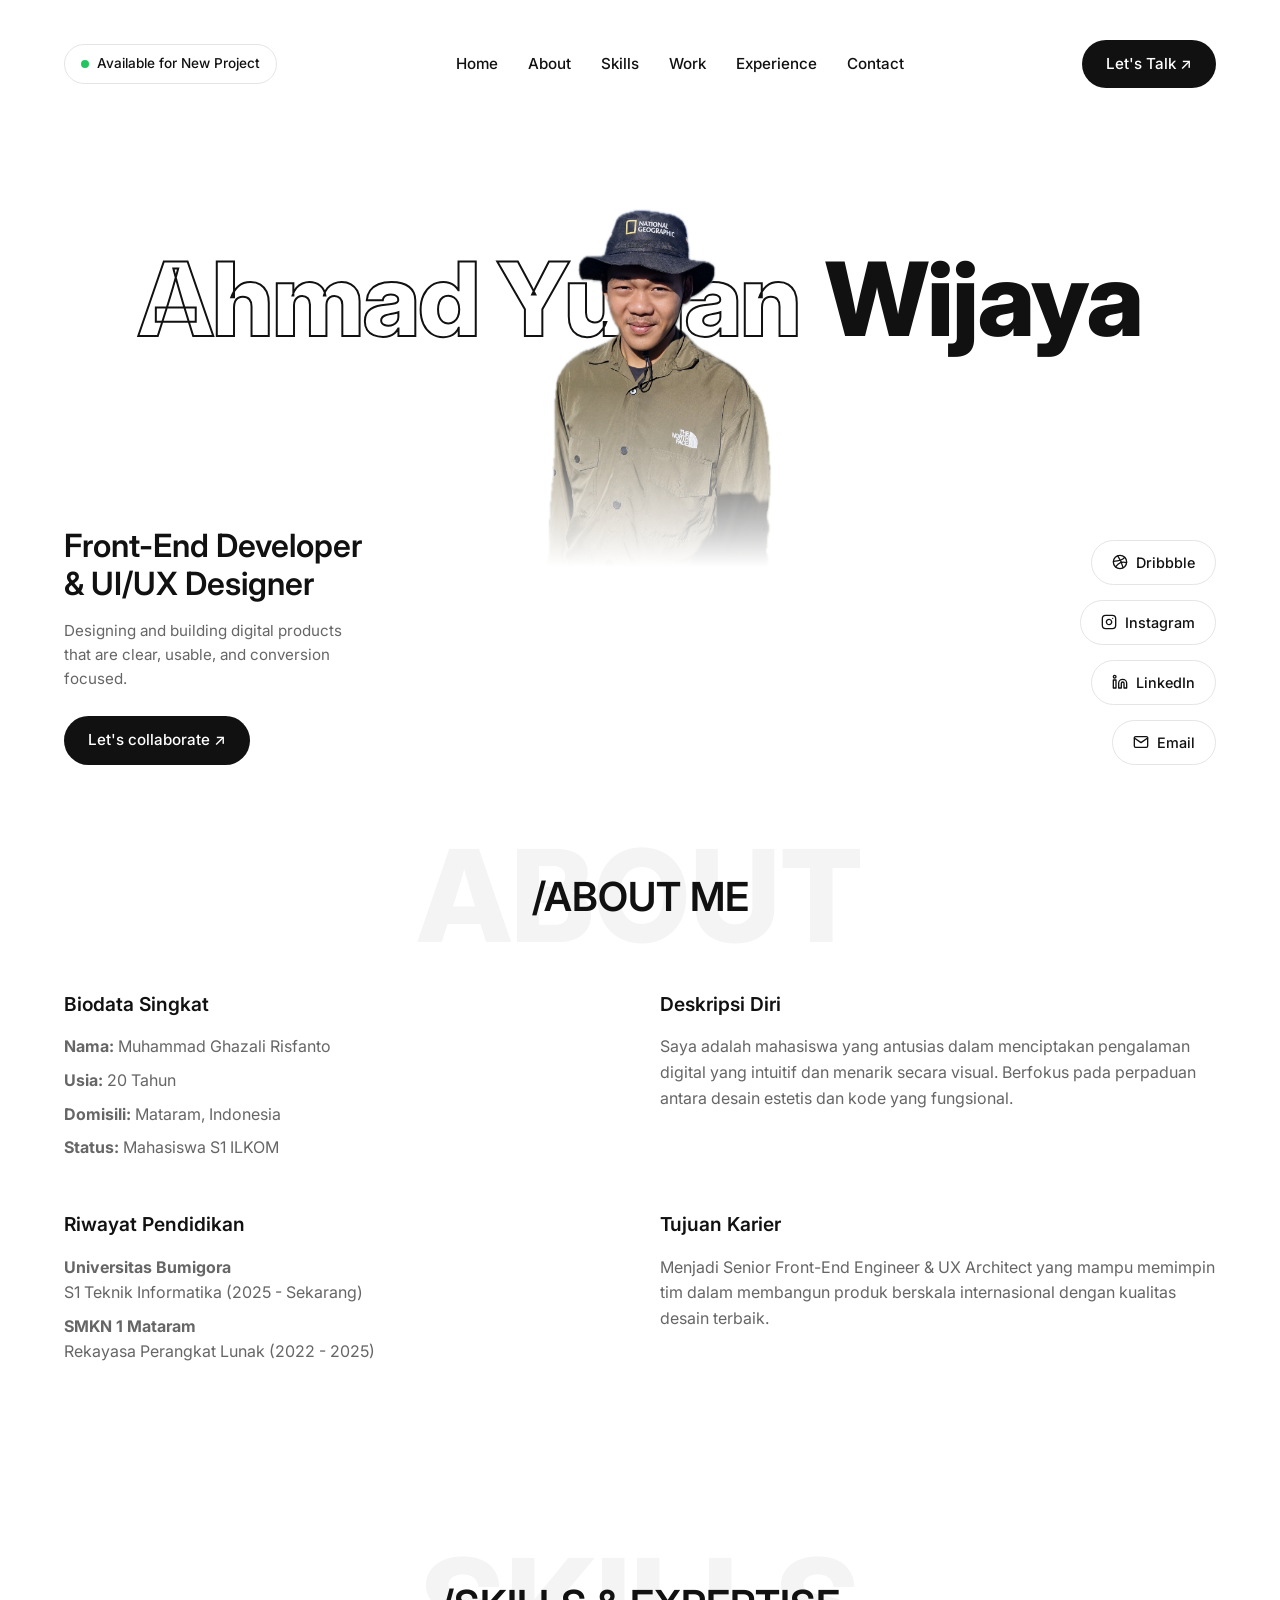
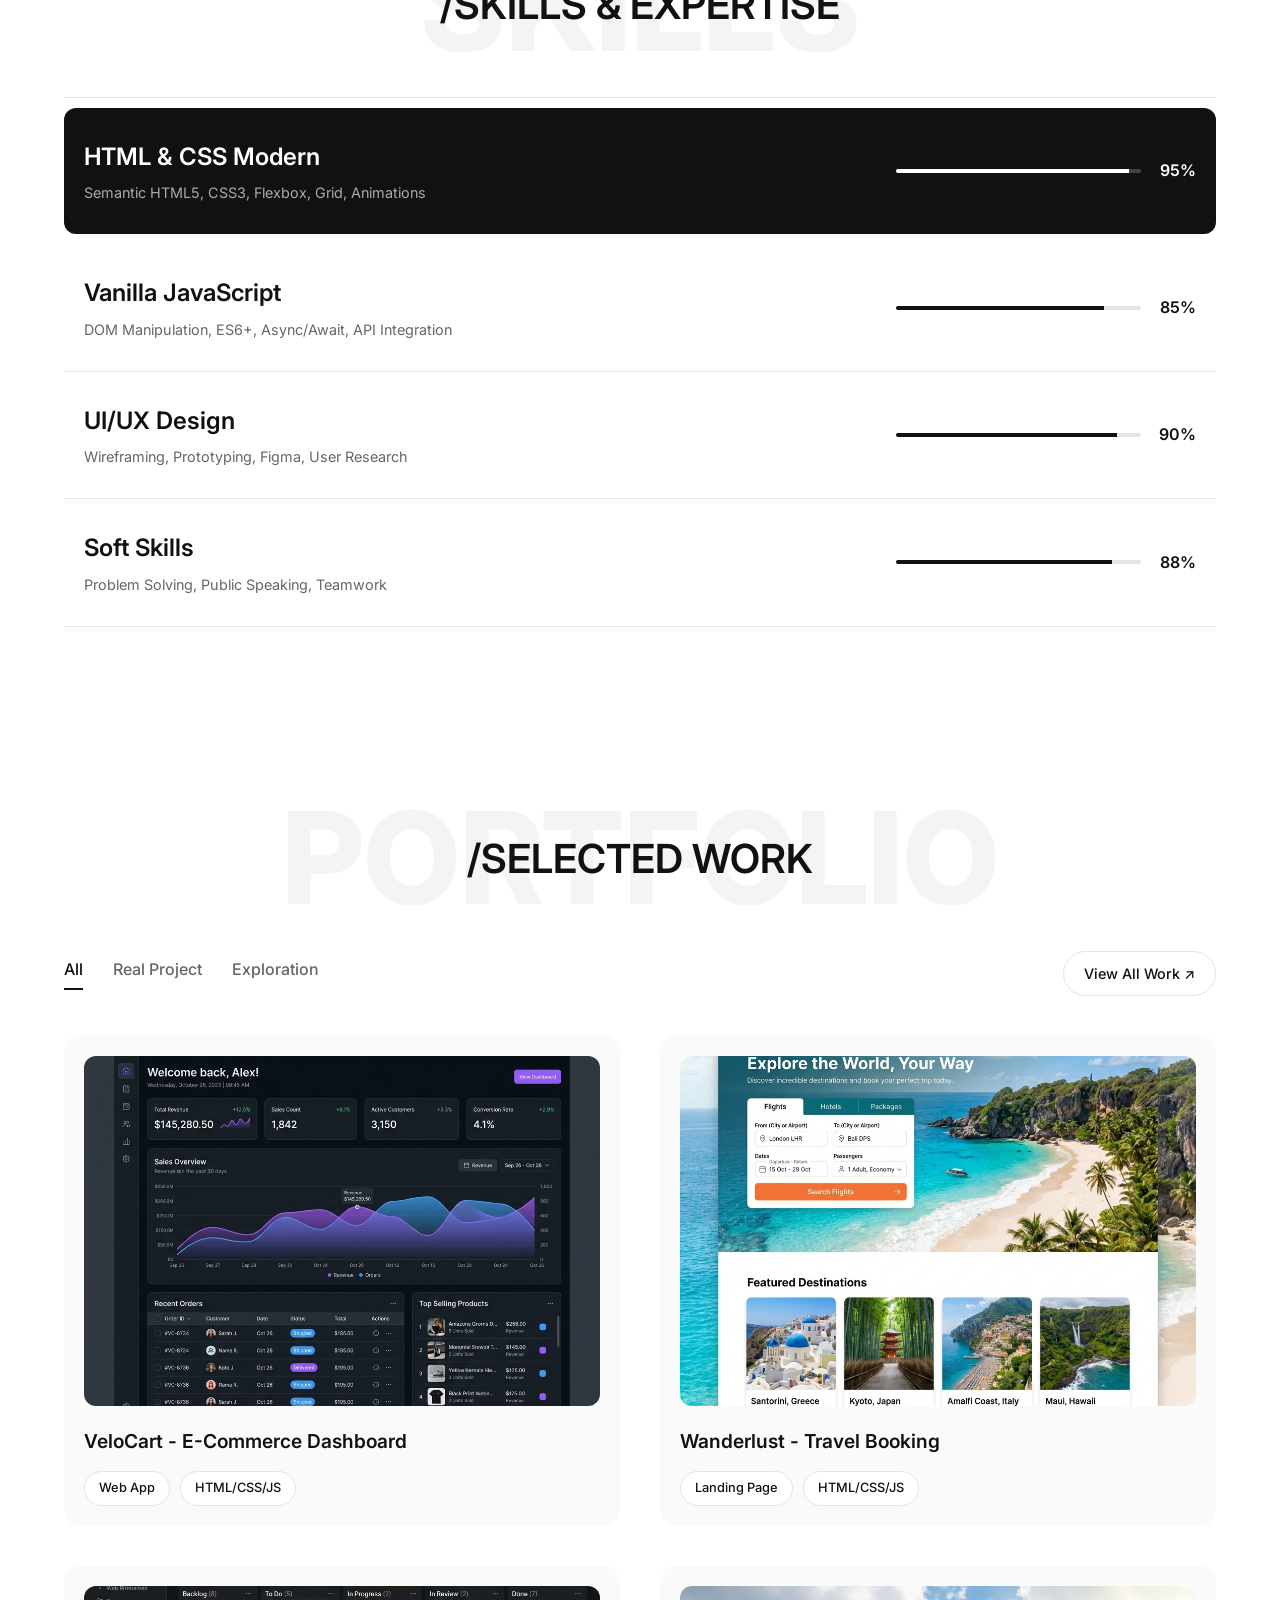
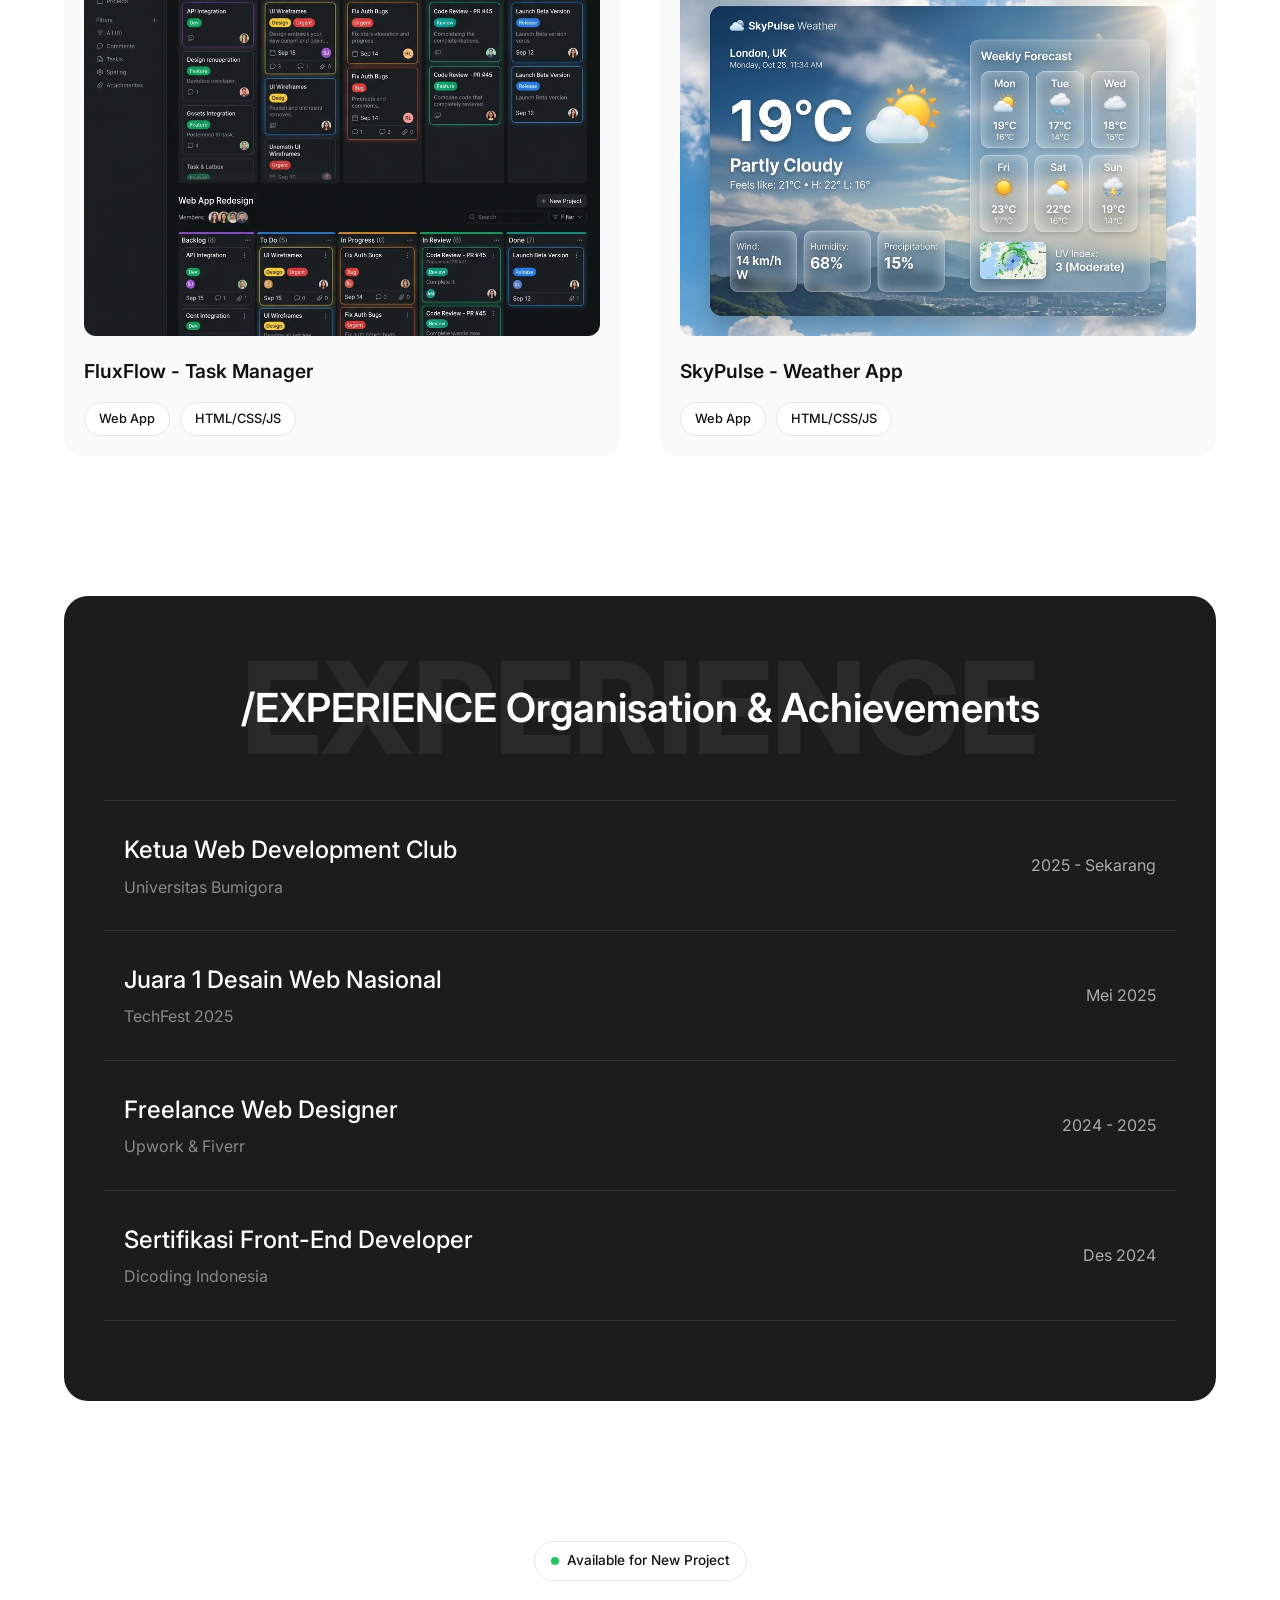
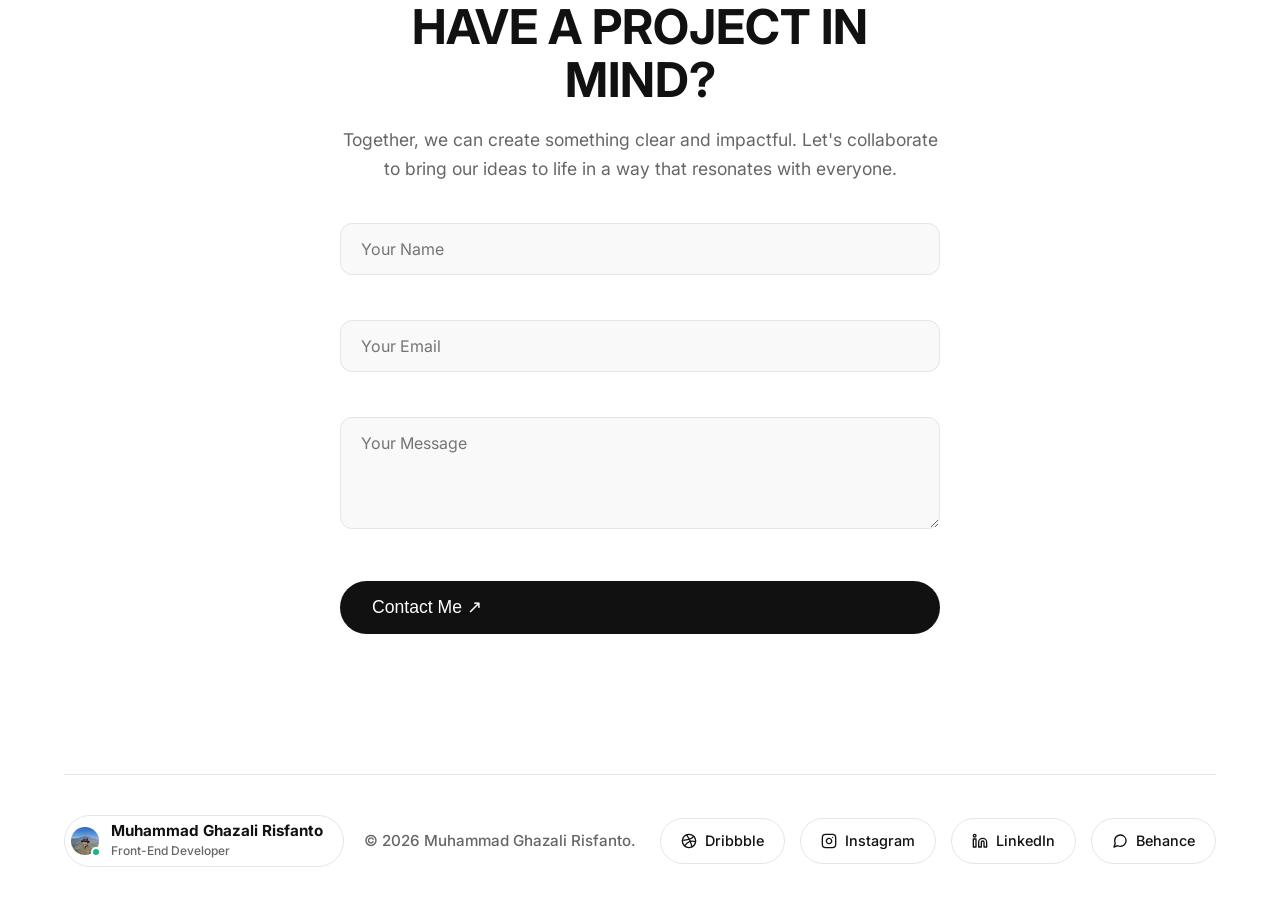
==== commit a21905ad: "ubah nama" ====
--- a/NIM_Nama_Portfolio/source_code/index.html
+++ b/NIM_Nama_Portfolio/source_code/index.html
@@ -40,8 +40,8 @@
             <section id="home" class="hero section">
                 <div class="hero-title-container">
                     <h1 class="hero-name">
-                        <span class="outline-text">Muhammad Ghazali</span>
-                        <span class="solid-text">Risfanto</span>
+                        <span class="outline-text">Ahmad Yunan</span>
+                        <span class="solid-text">Wijaya</span>
                     </h1>
                 </div>
                 
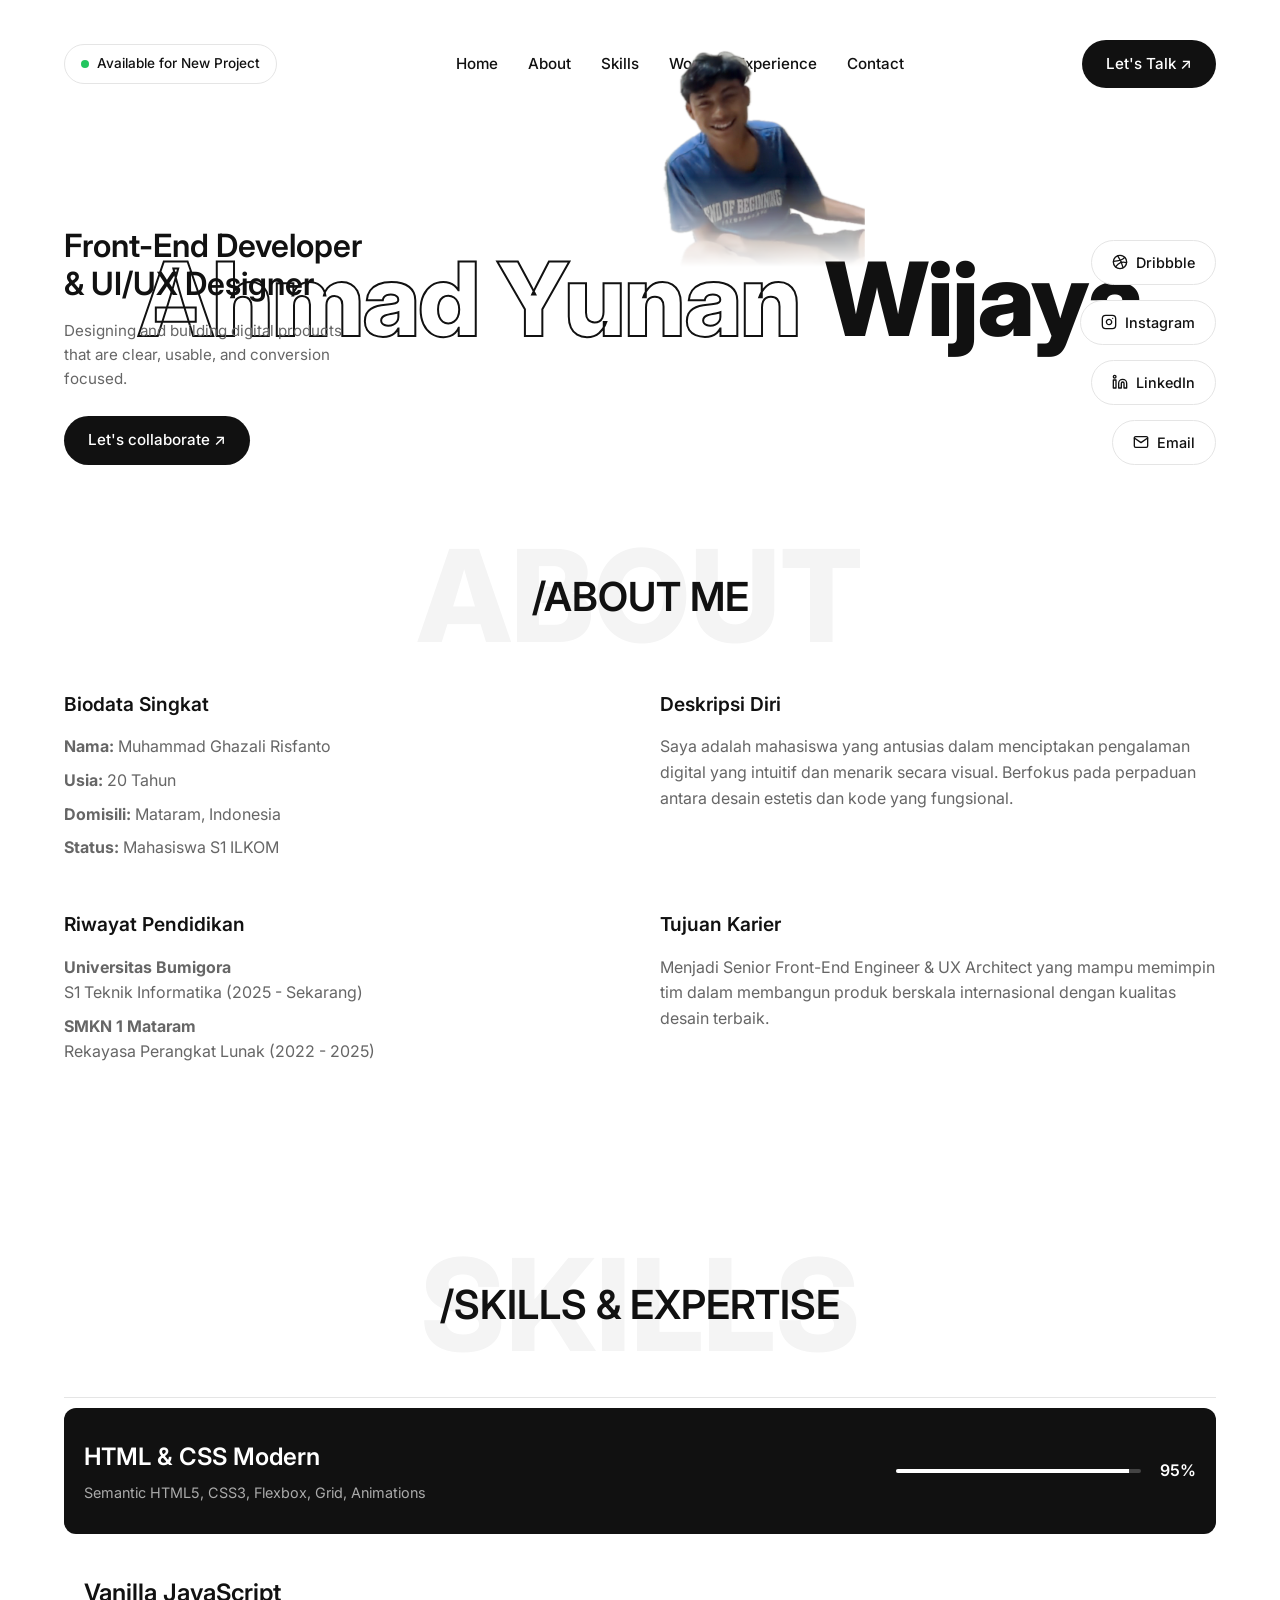
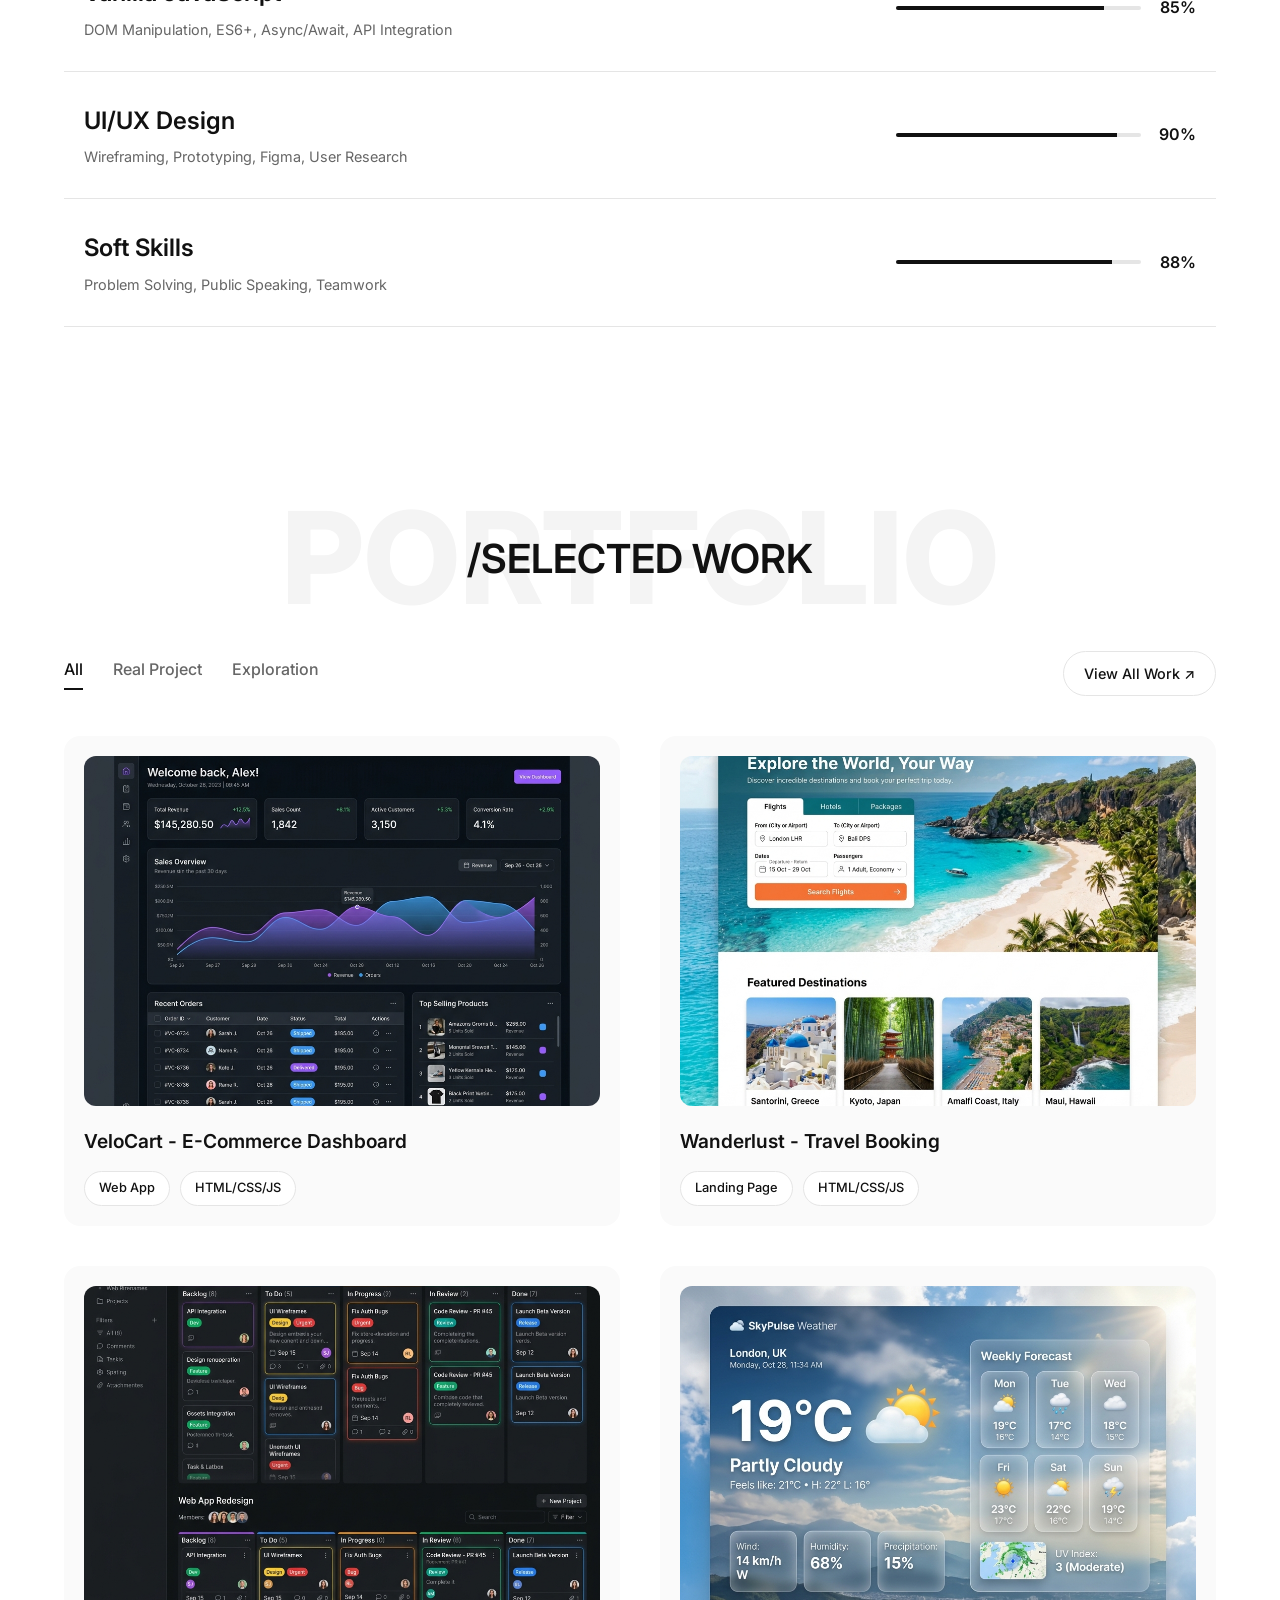
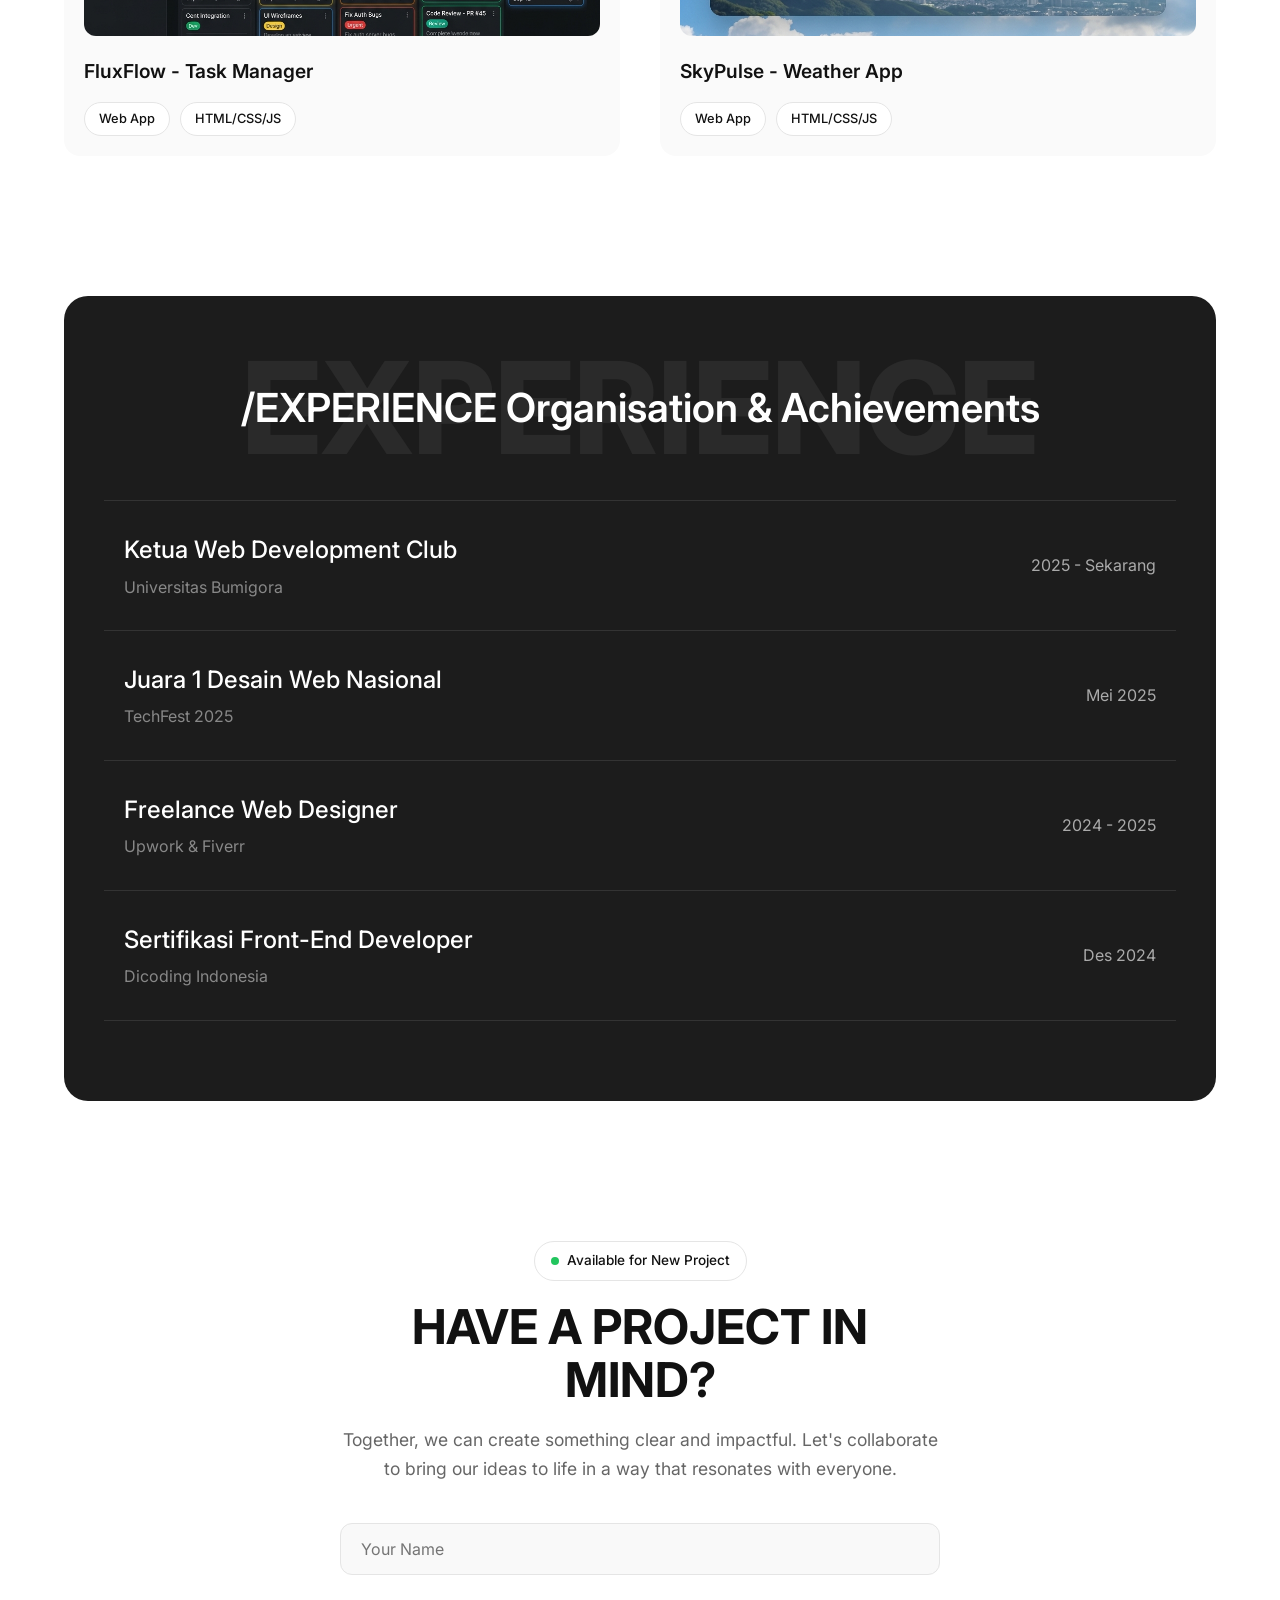
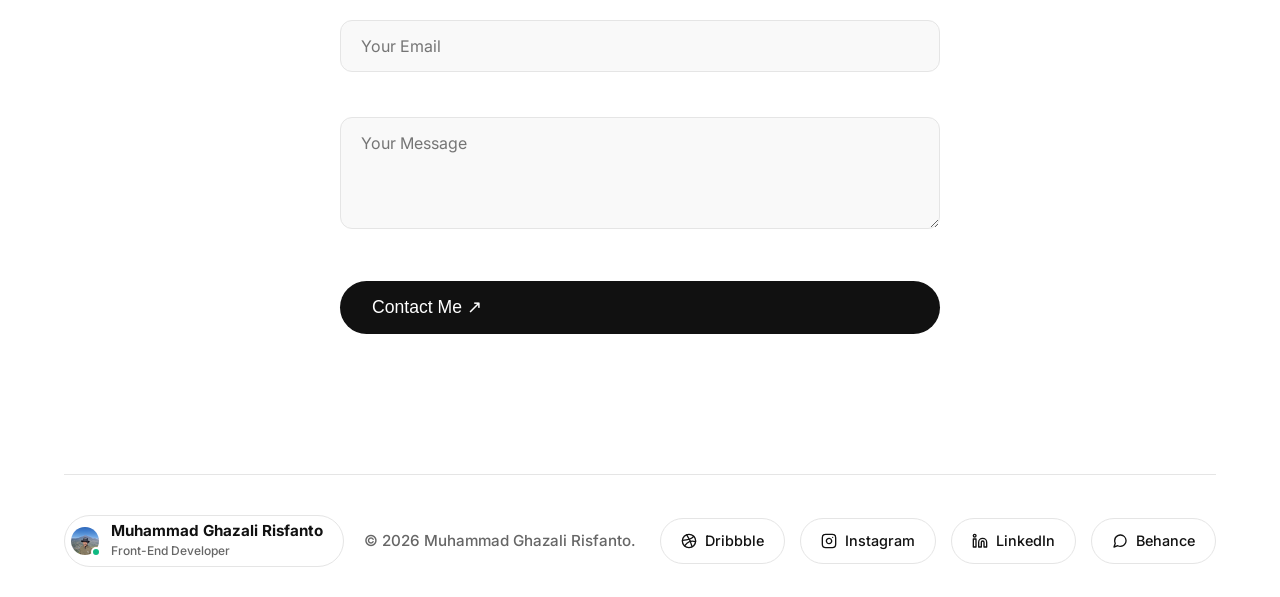
==== commit f53ea4e2: "ubah poto" ====
--- a/NIM_Nama_Portfolio/source_code/index.html
+++ b/NIM_Nama_Portfolio/source_code/index.html
@@ -47,7 +47,7 @@
                 
                 <div class="hero-image-wrapper">
                     <!-- Placeholder using the generated profile -->
-                    <img src="images/gazali.png" alt="Gazali Arman" class="profile-img">
+                    <img src="images/jaya.png" alt="Ahmad Yunan Wijaya" class="profile-img">
                 </div>
 
                 <div class="hero-bottom">
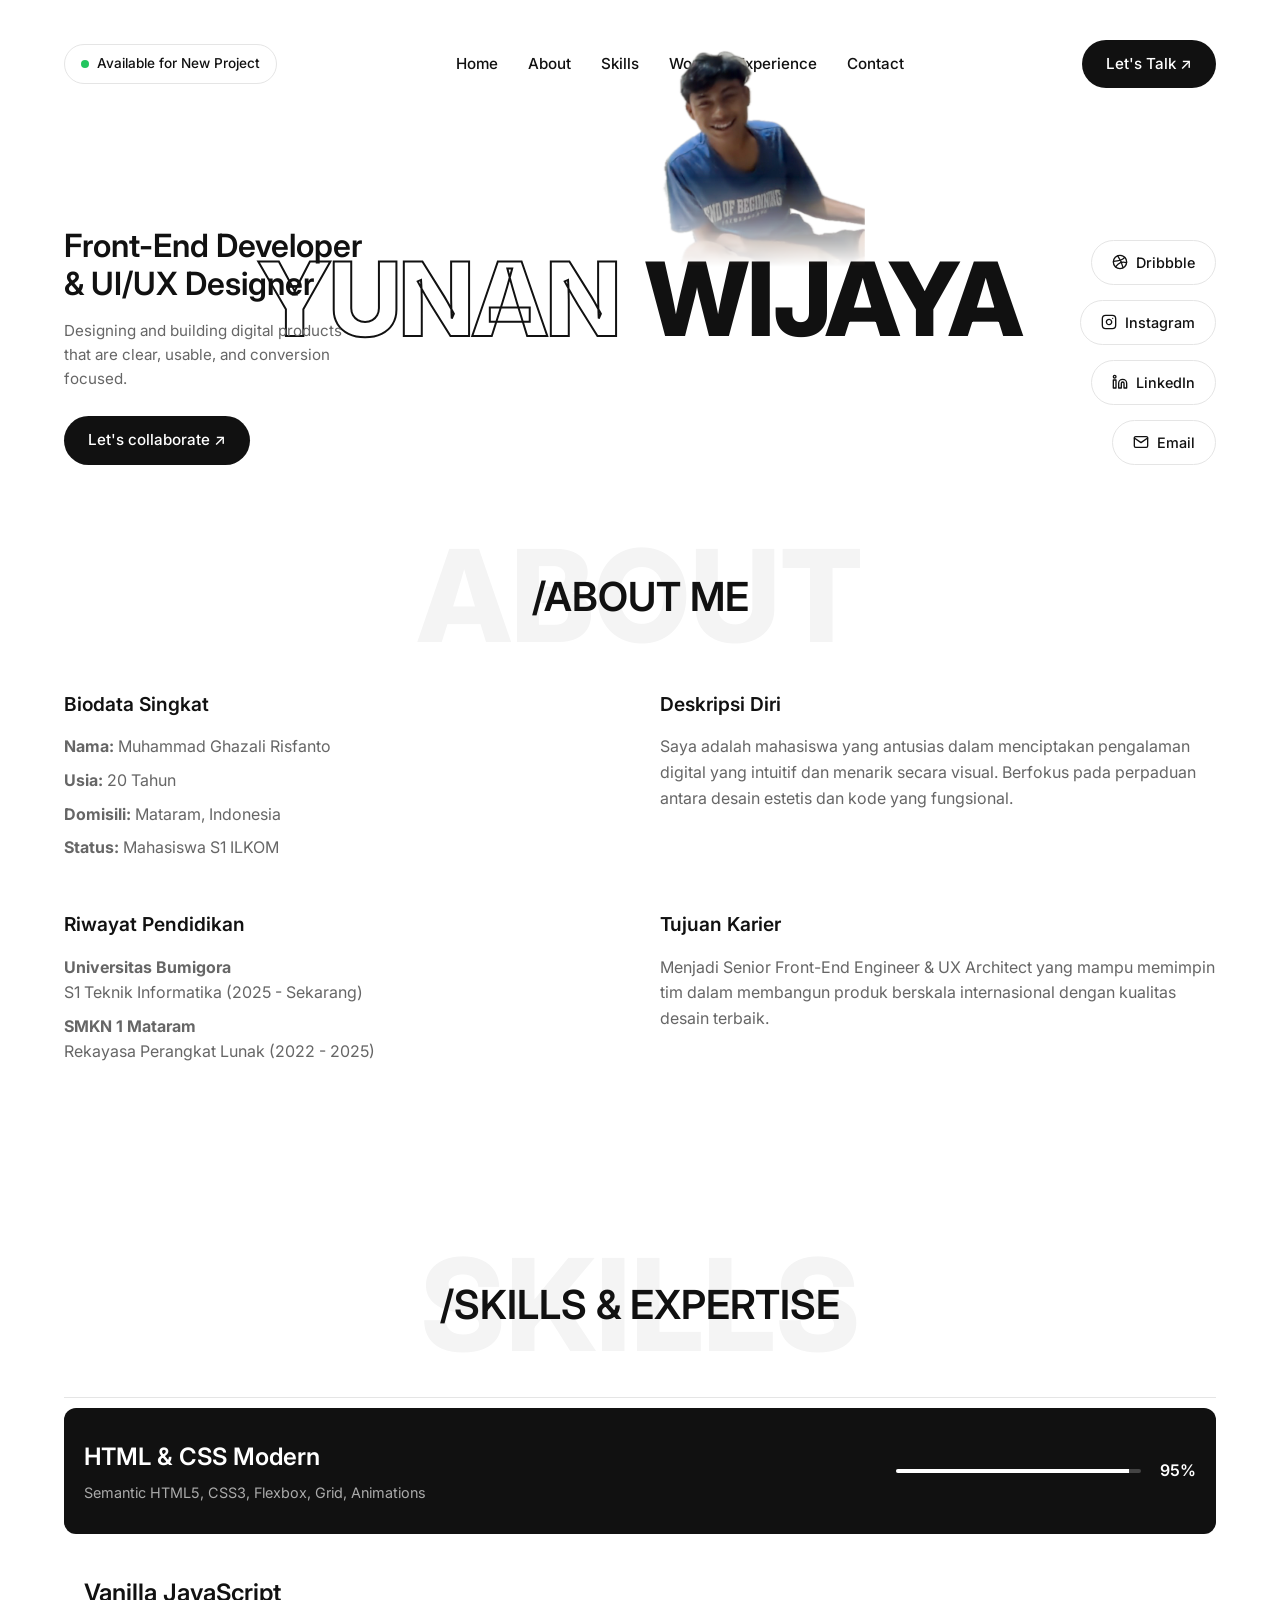
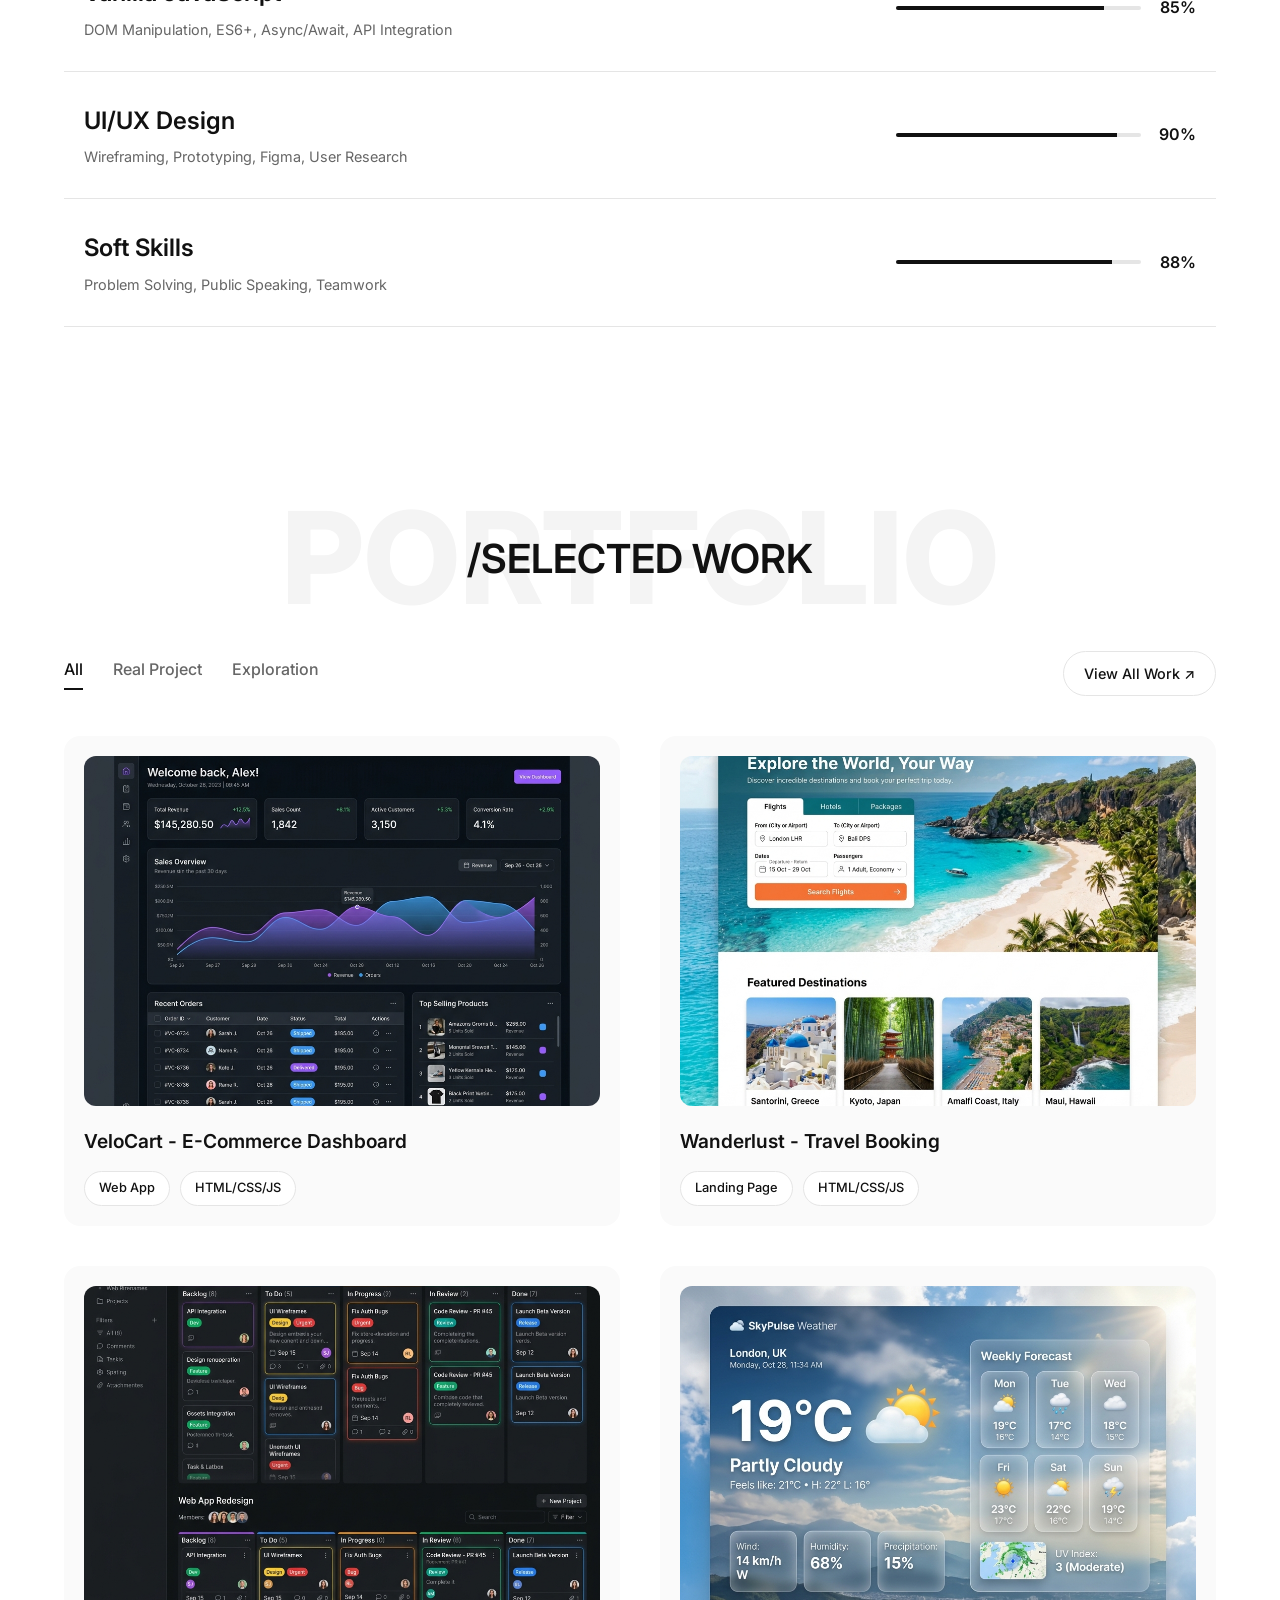
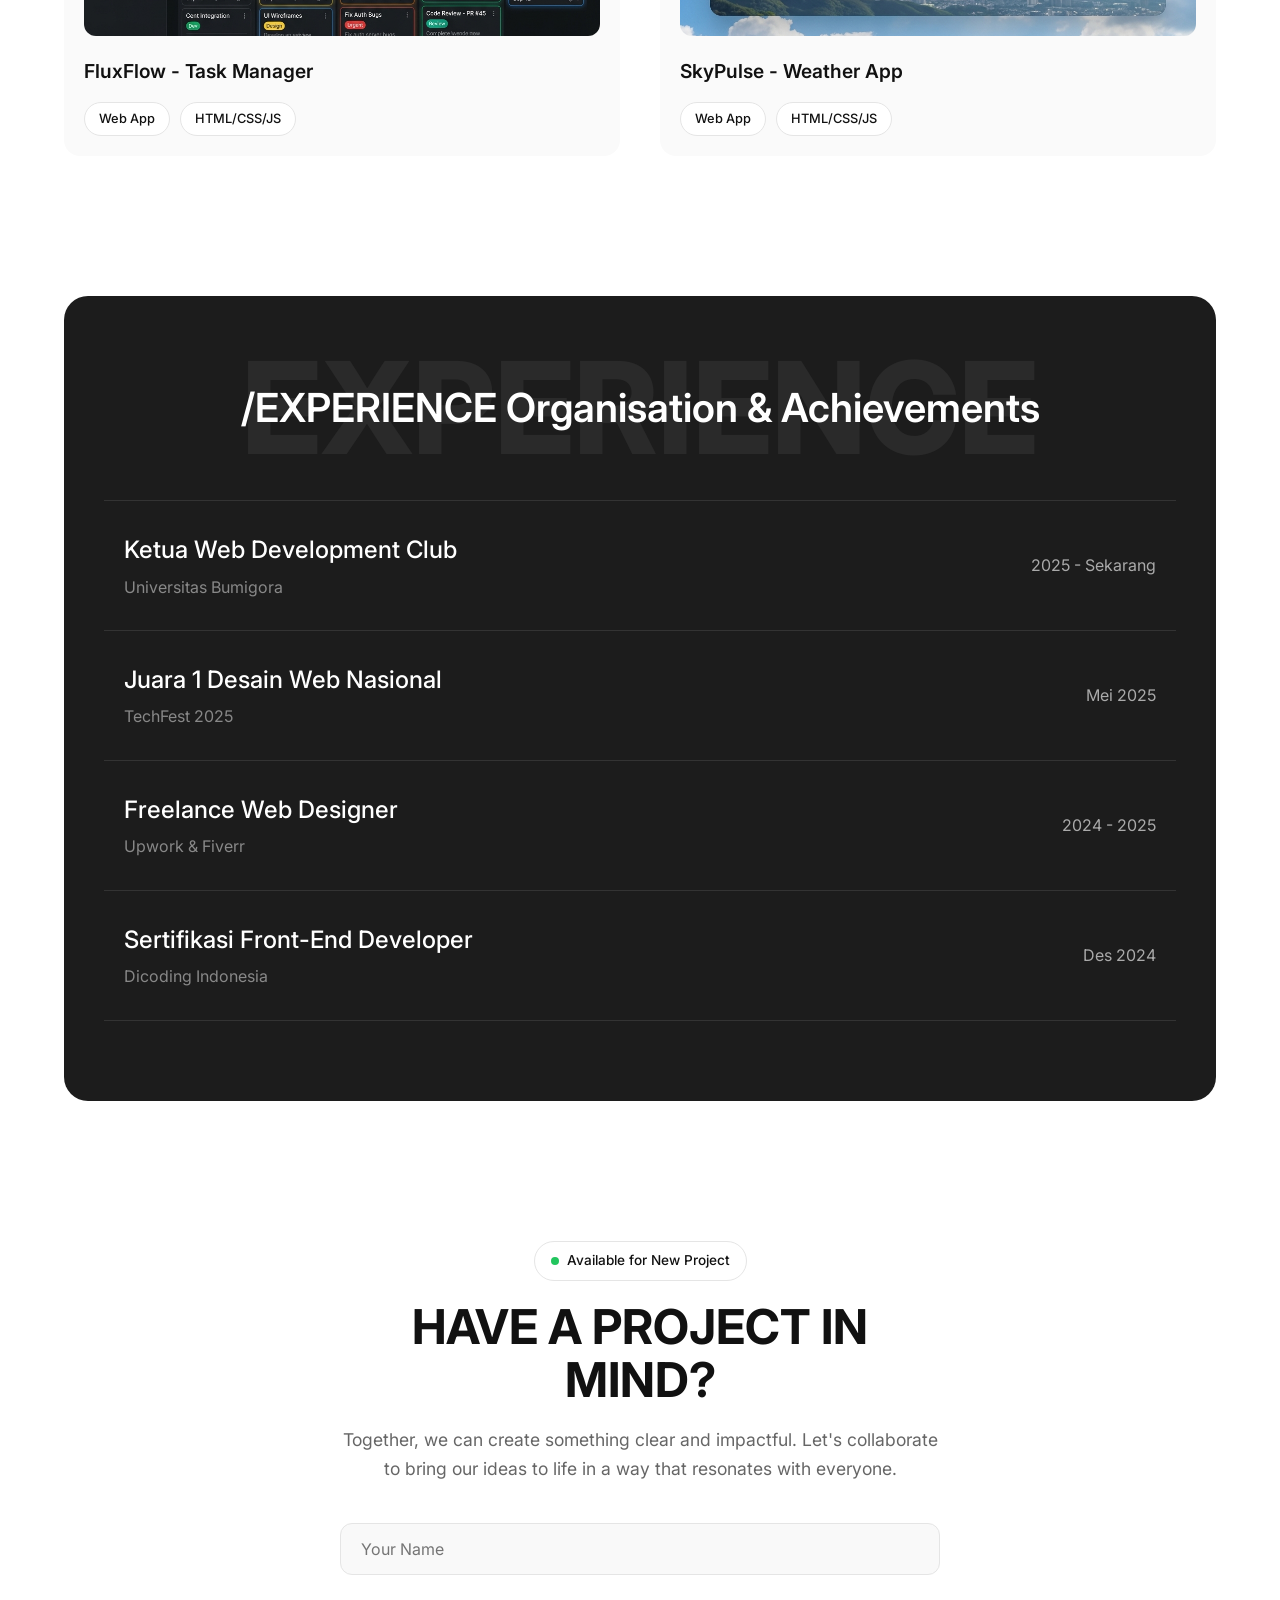
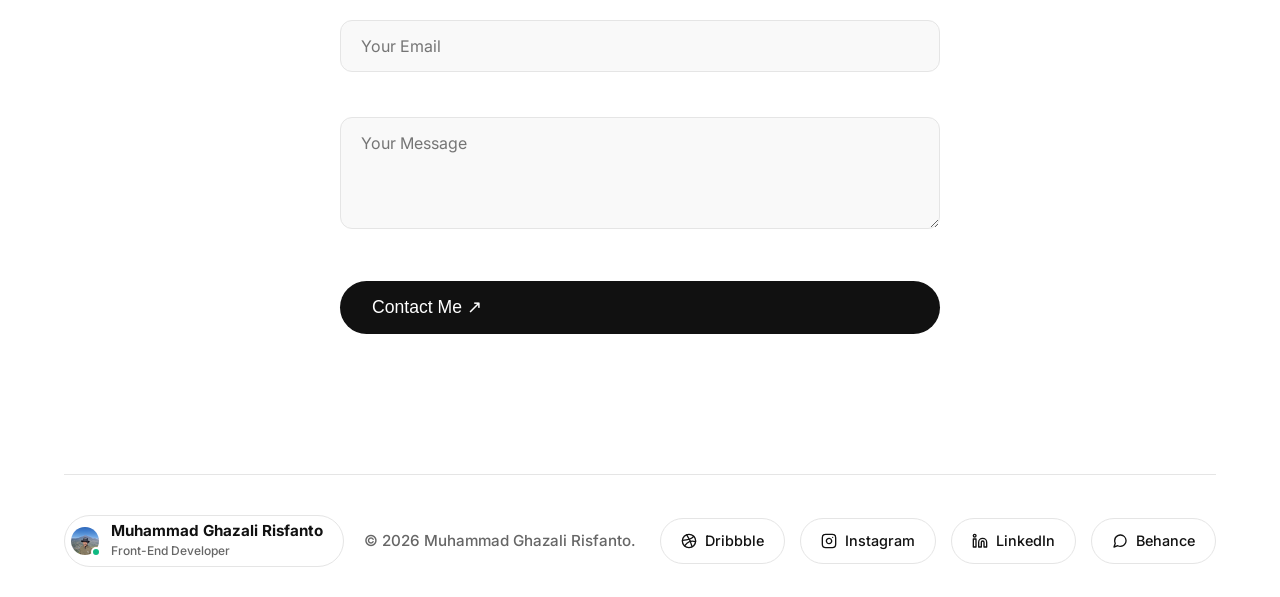
==== commit 0089fe19: "ubah nama" ====
--- a/NIM_Nama_Portfolio/source_code/index.html
+++ b/NIM_Nama_Portfolio/source_code/index.html
@@ -40,8 +40,8 @@
             <section id="home" class="hero section">
                 <div class="hero-title-container">
                     <h1 class="hero-name">
-                        <span class="outline-text">Ahmad Yunan</span>
-                        <span class="solid-text">Wijaya</span>
+                        <span class="outline-text">YUNAN</span>
+                        <span class="solid-text">WIJAYA</span>
                     </h1>
                 </div>
                 
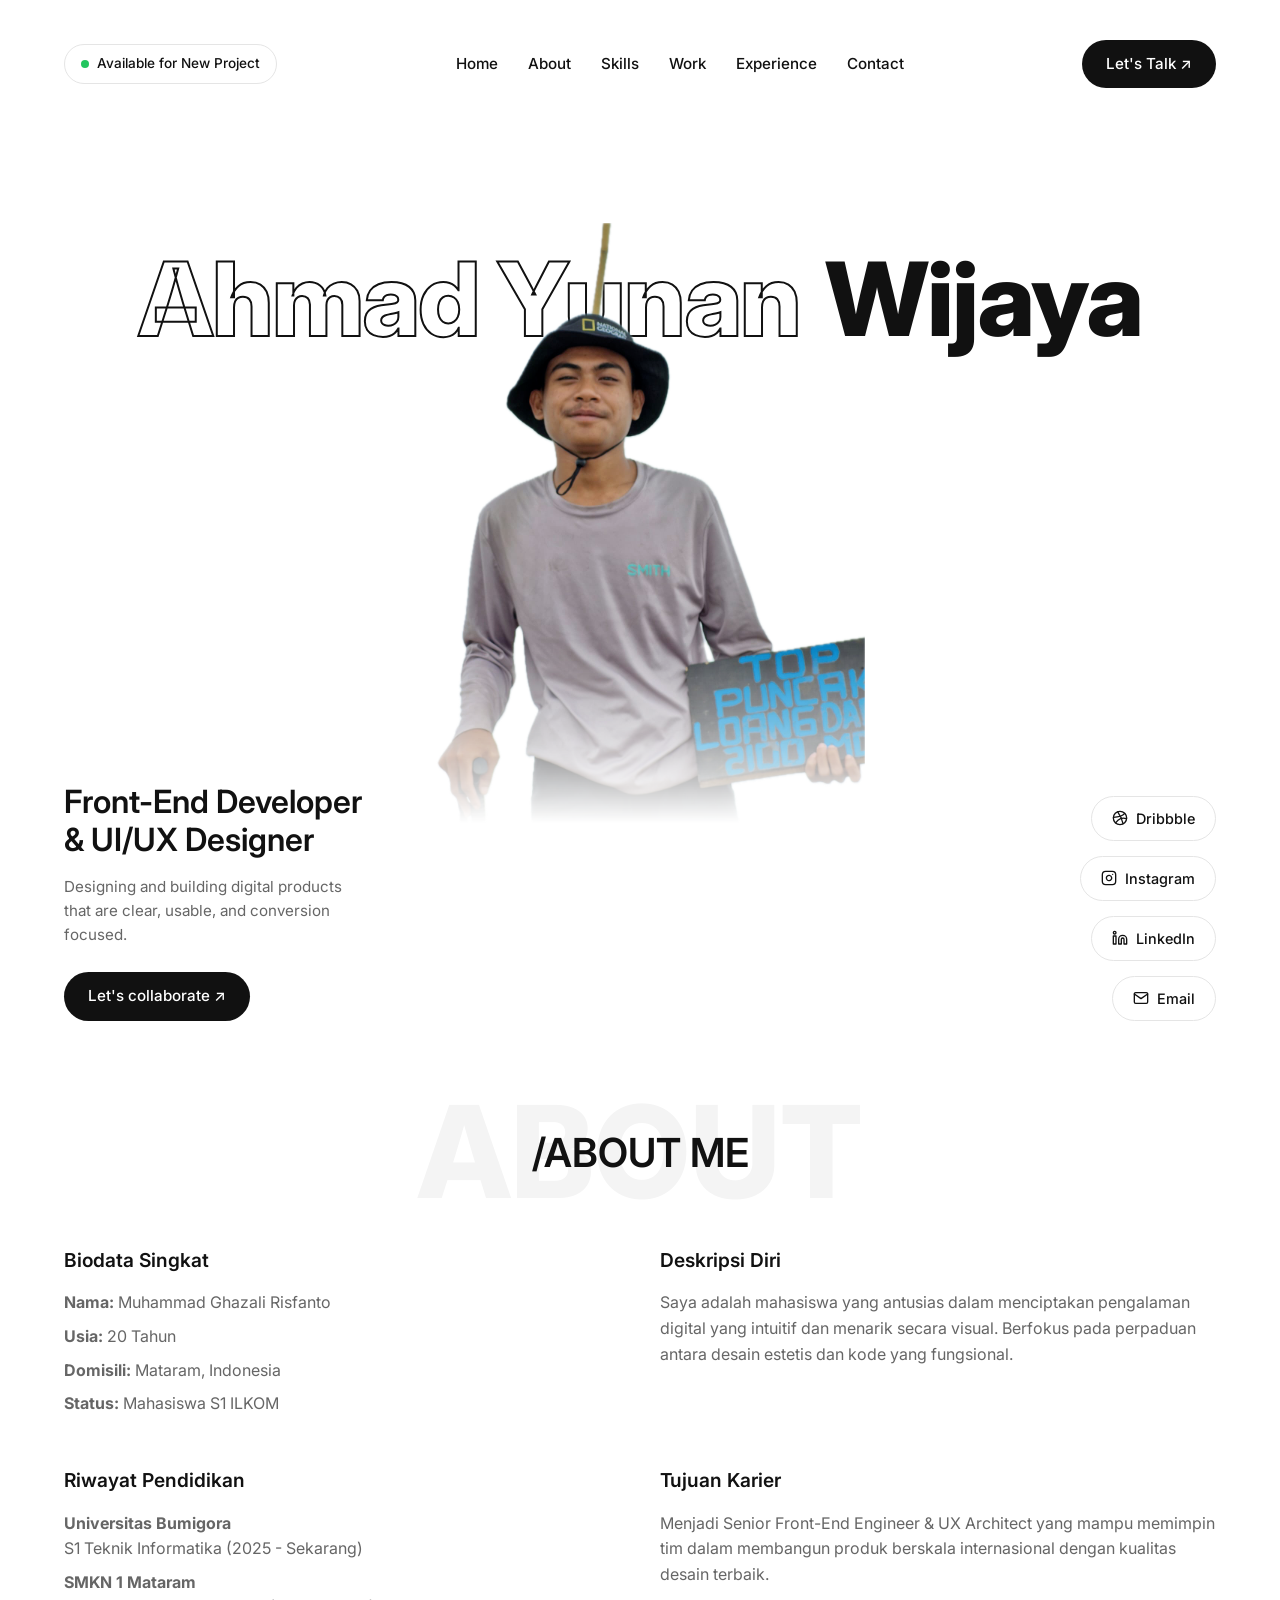
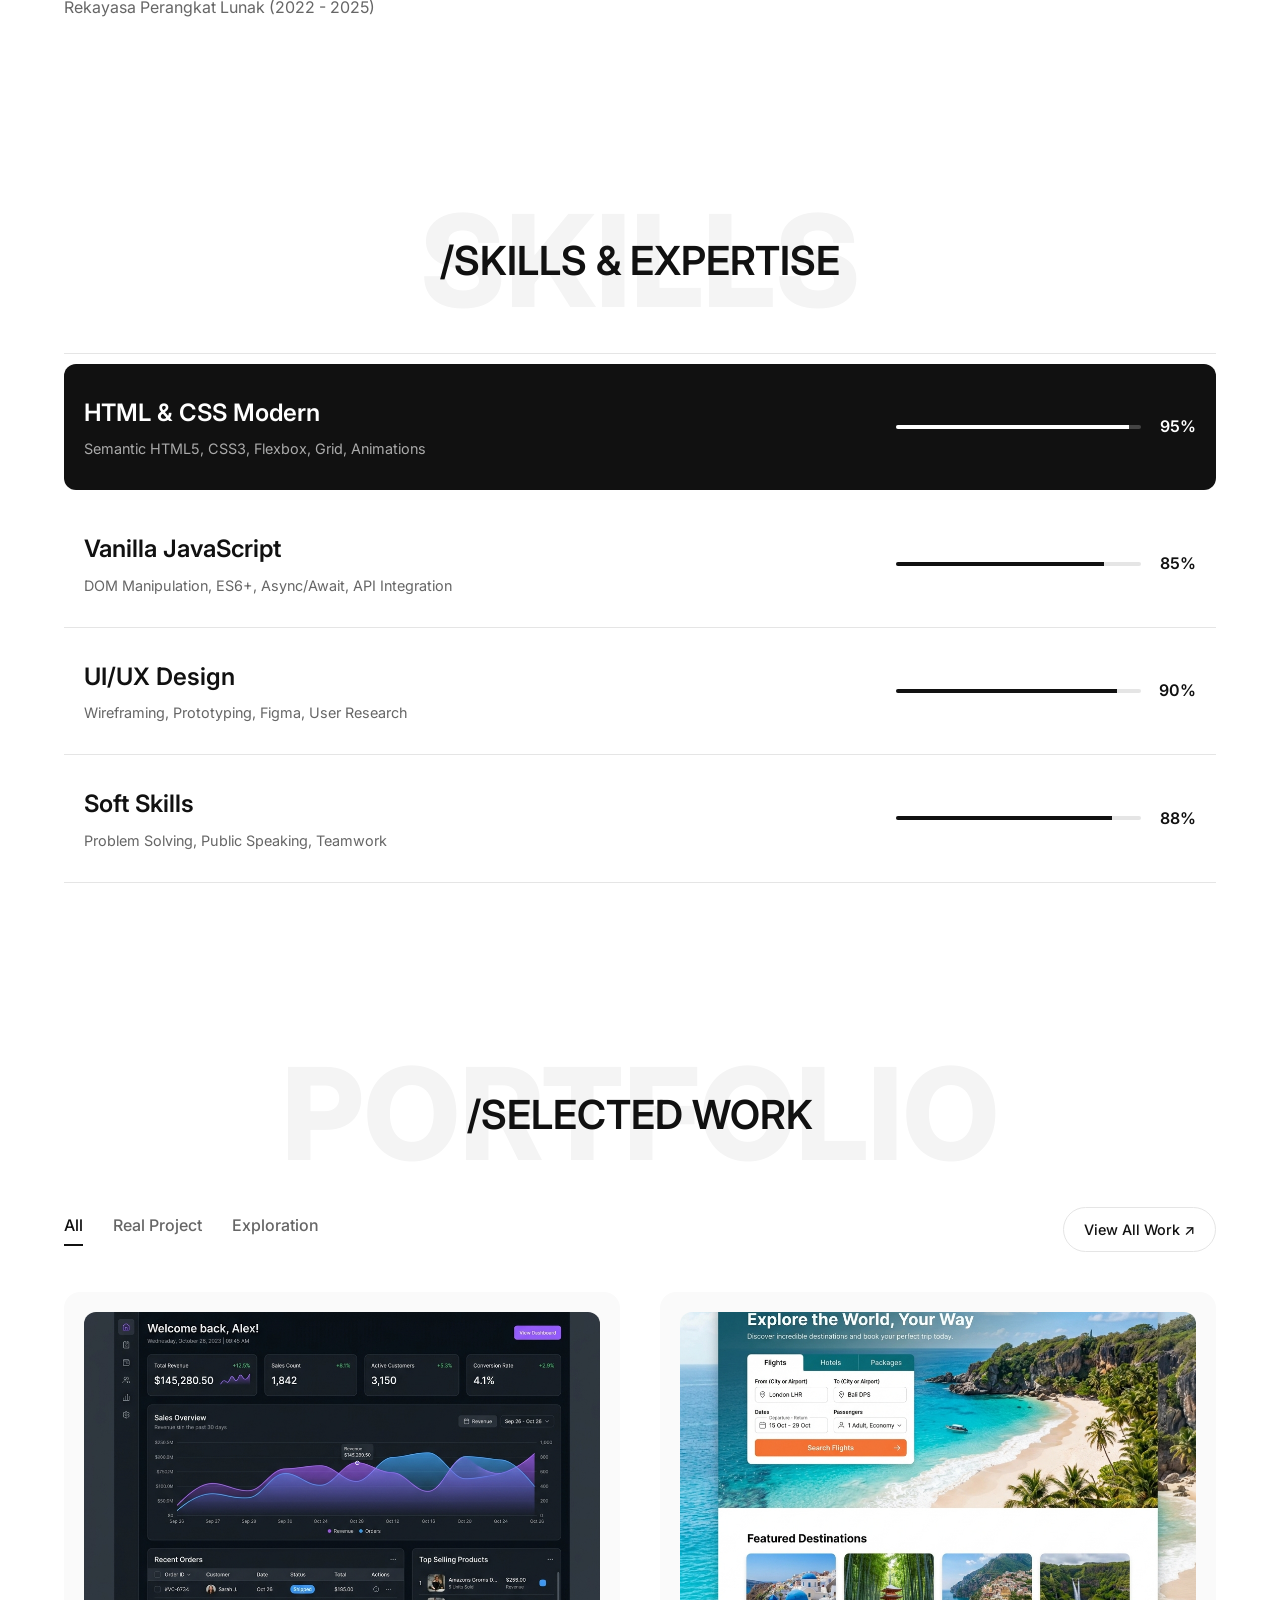
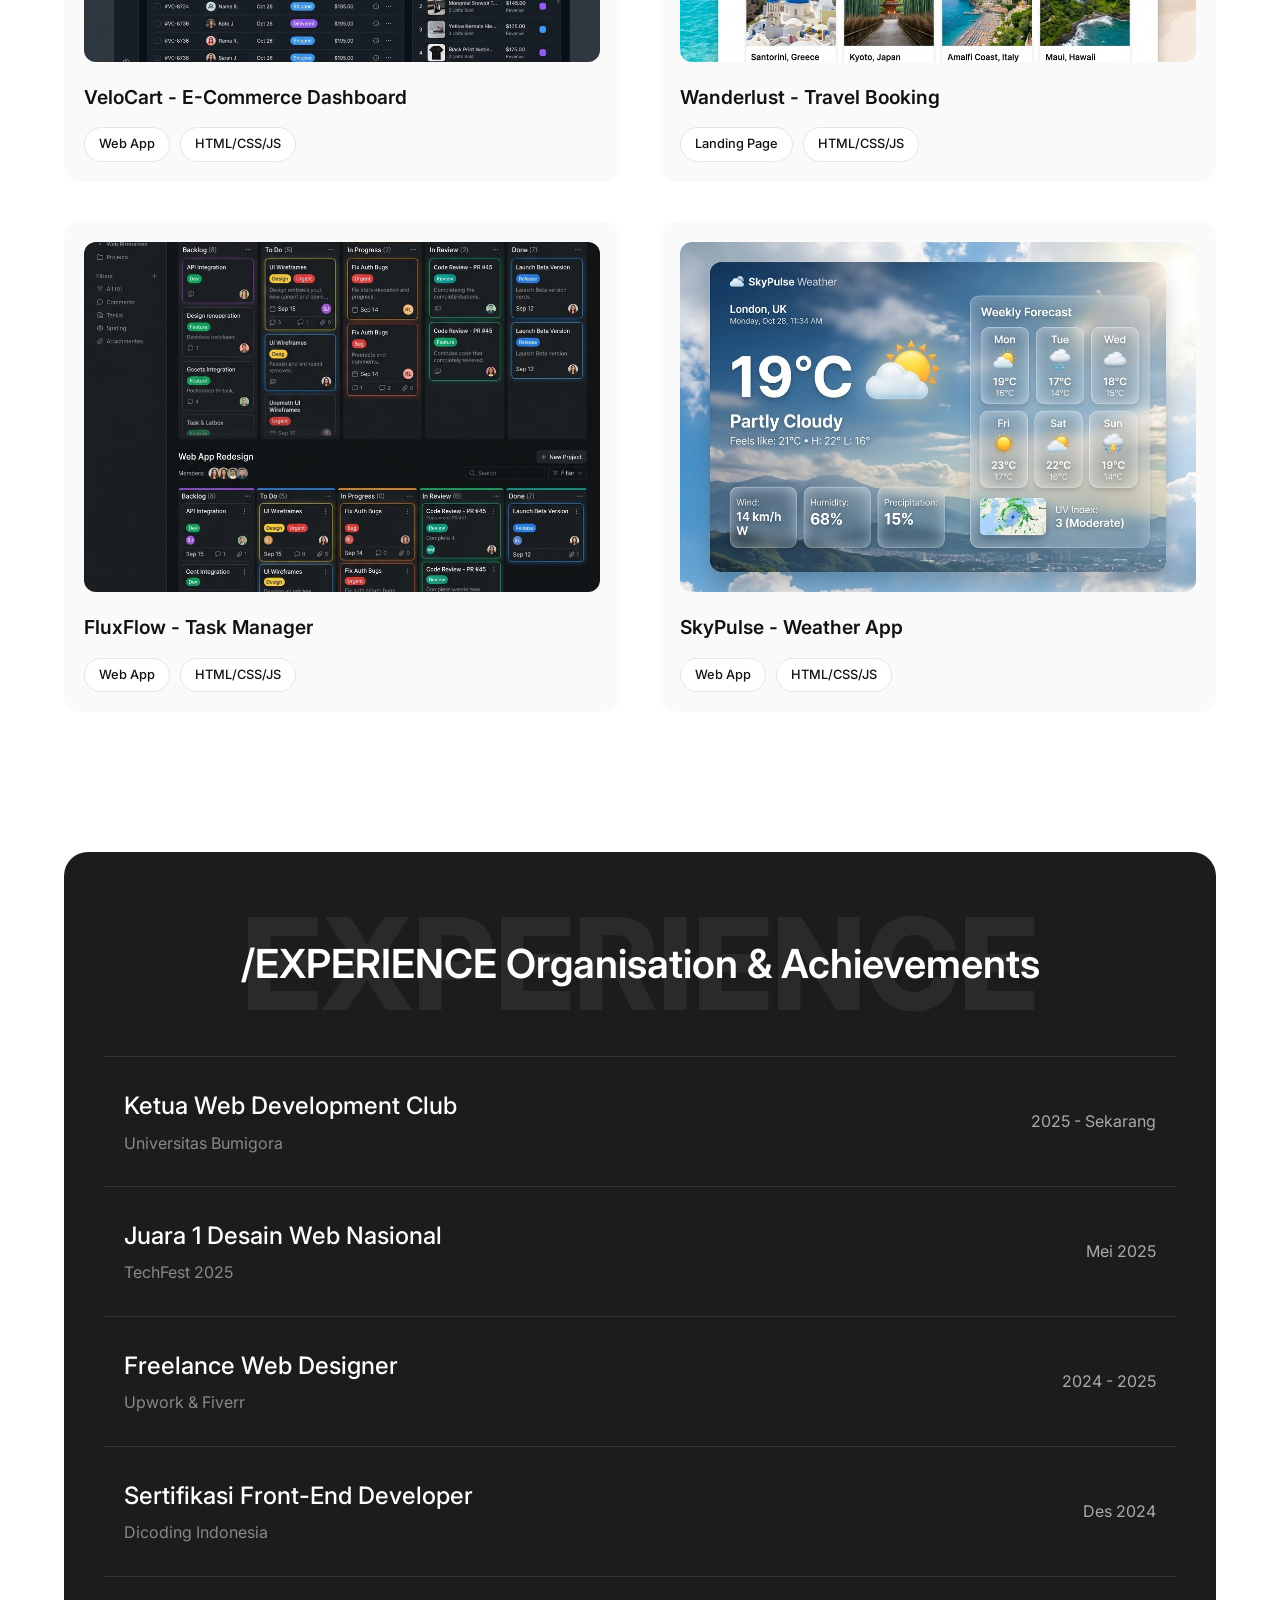
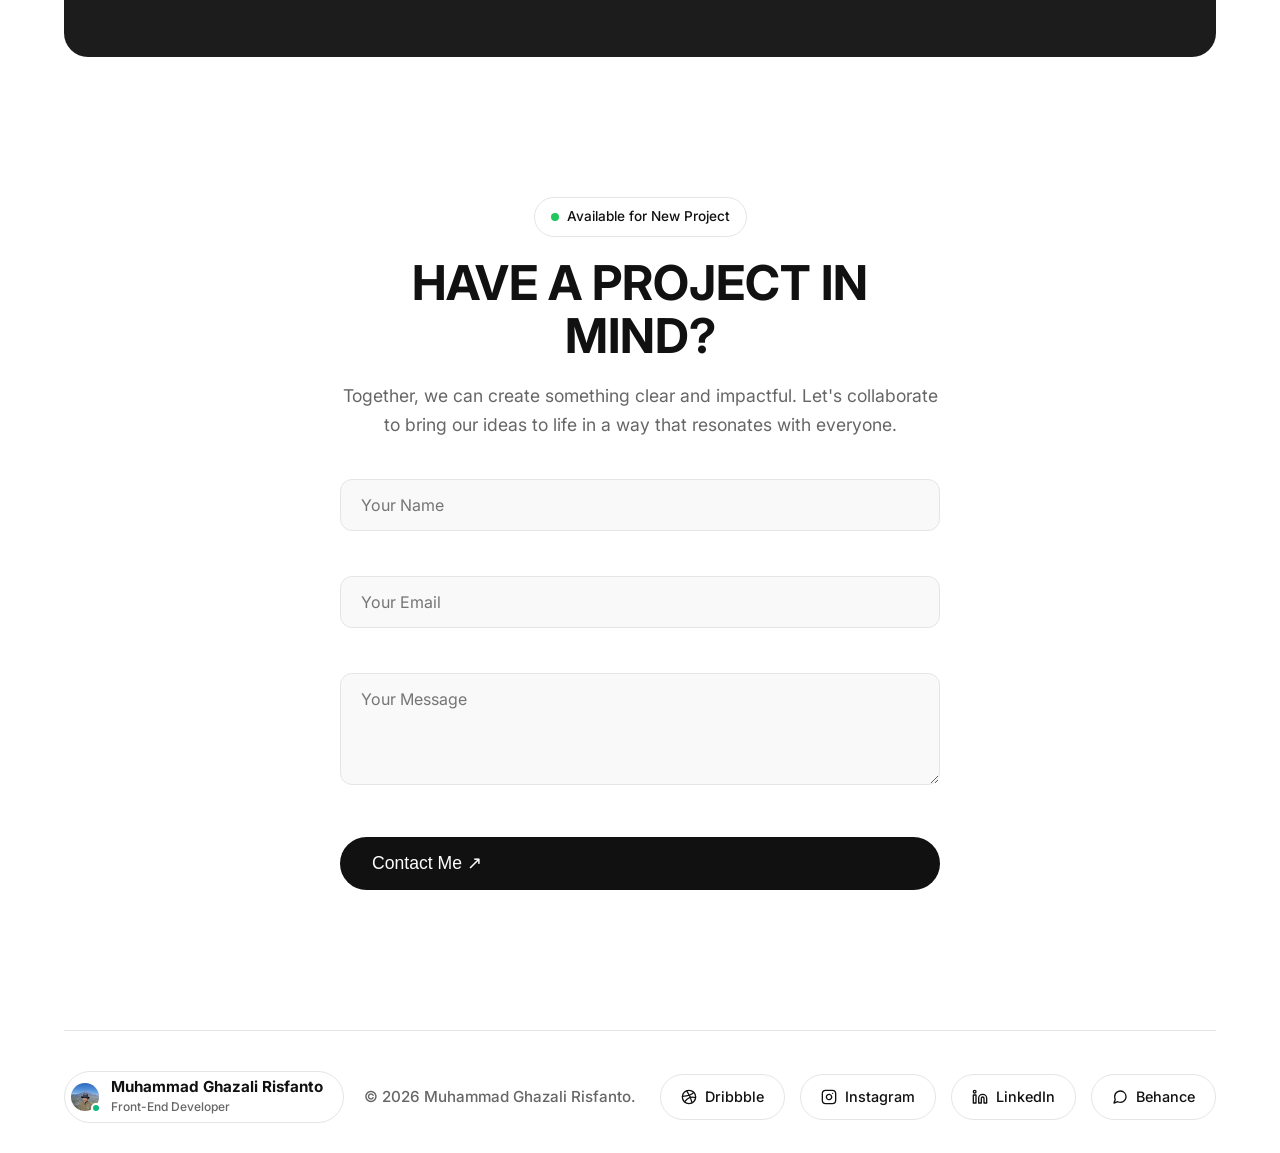
==== commit 0daa14fe: "ubah foto jaya" ====
--- a/NIM_Nama_Portfolio/source_code/index.html
+++ b/NIM_Nama_Portfolio/source_code/index.html
@@ -40,8 +40,8 @@
             <section id="home" class="hero section">
                 <div class="hero-title-container">
                     <h1 class="hero-name">
-                        <span class="outline-text">YUNAN</span>
-                        <span class="solid-text">WIJAYA</span>
+                        <span class="outline-text">Ahmad Yunan</span>
+                        <span class="solid-text">Wijaya</span>
                     </h1>
                 </div>
                 
--- a/NIM_Nama_Portfolio/source_code/css/style.css
+++ b/NIM_Nama_Portfolio/source_code/css/style.css
@@ -200,7 +200,7 @@
     width: 40vw;
     max-width: 450px;
     margin: 0 auto;
-    margin-top: -30vw;
+    margin-top: -10vw;
     z-index: 2;
     display: flex;
     justify-content: center;
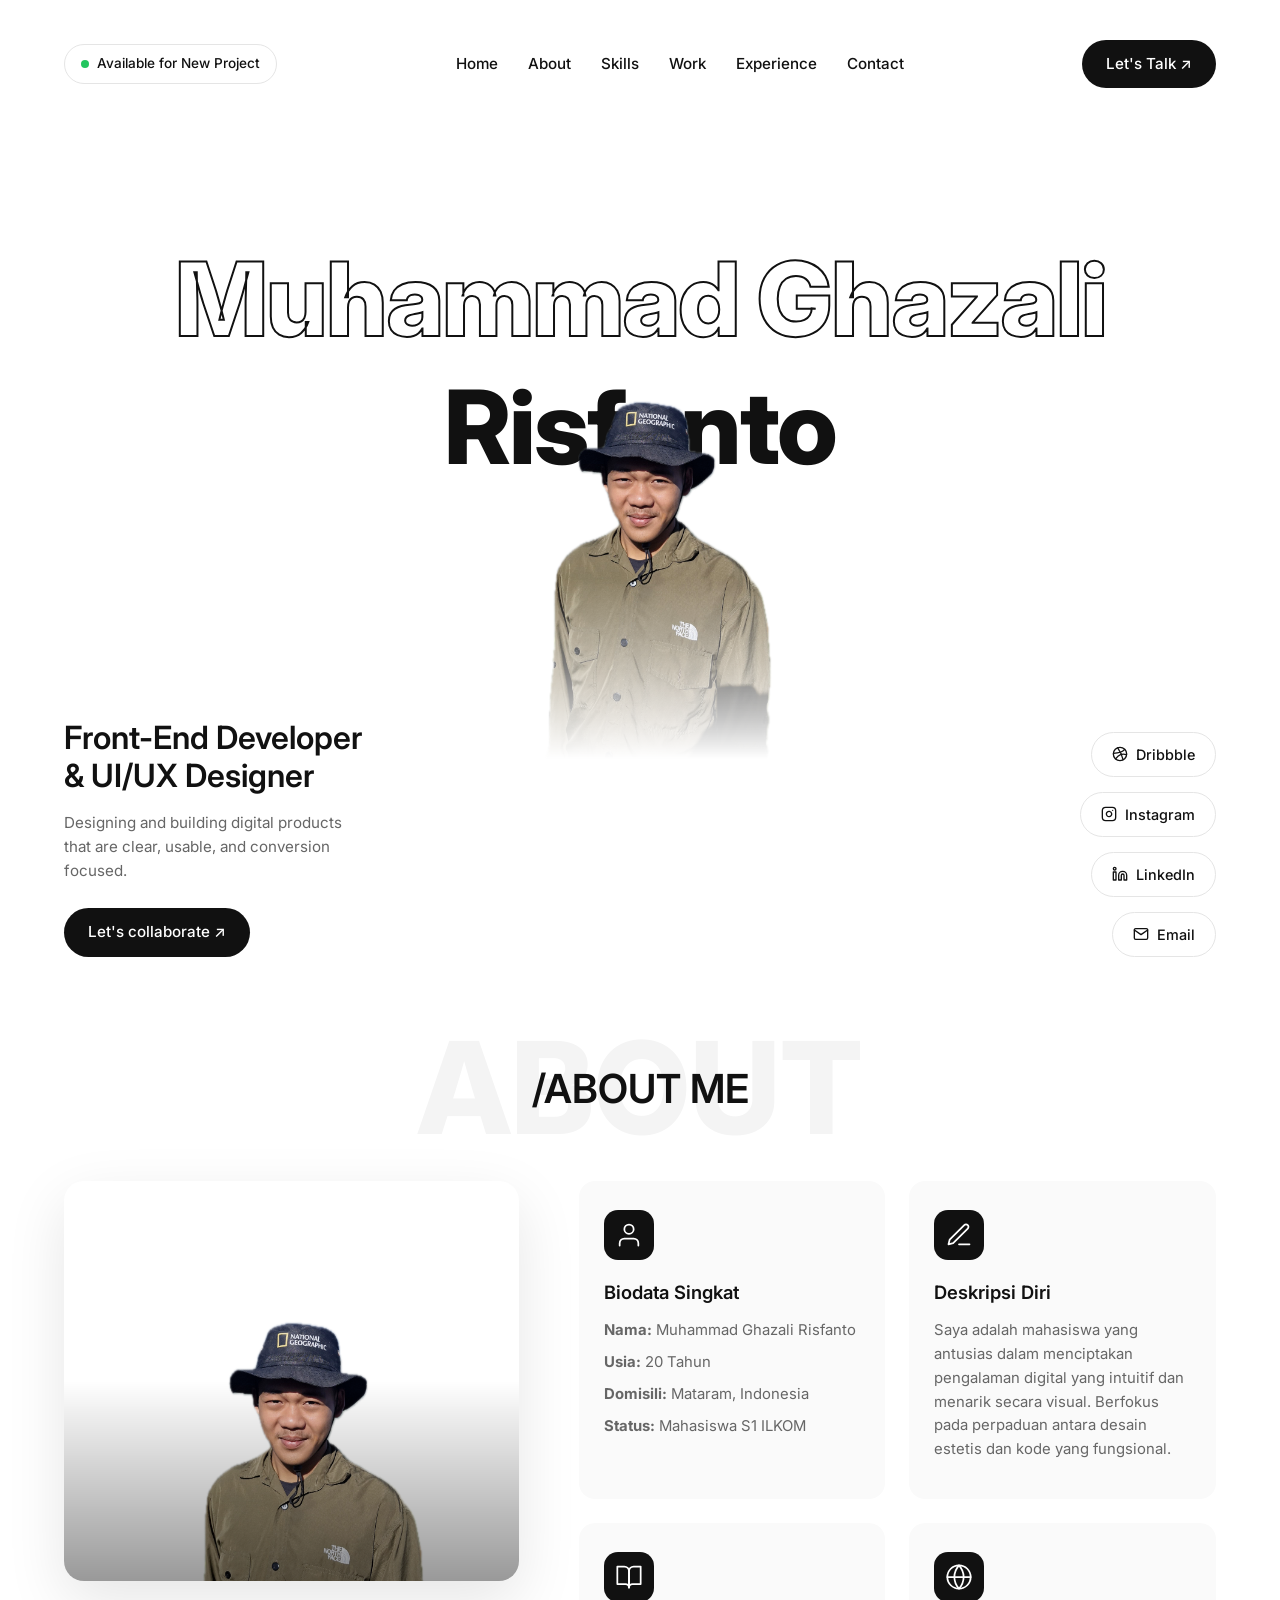
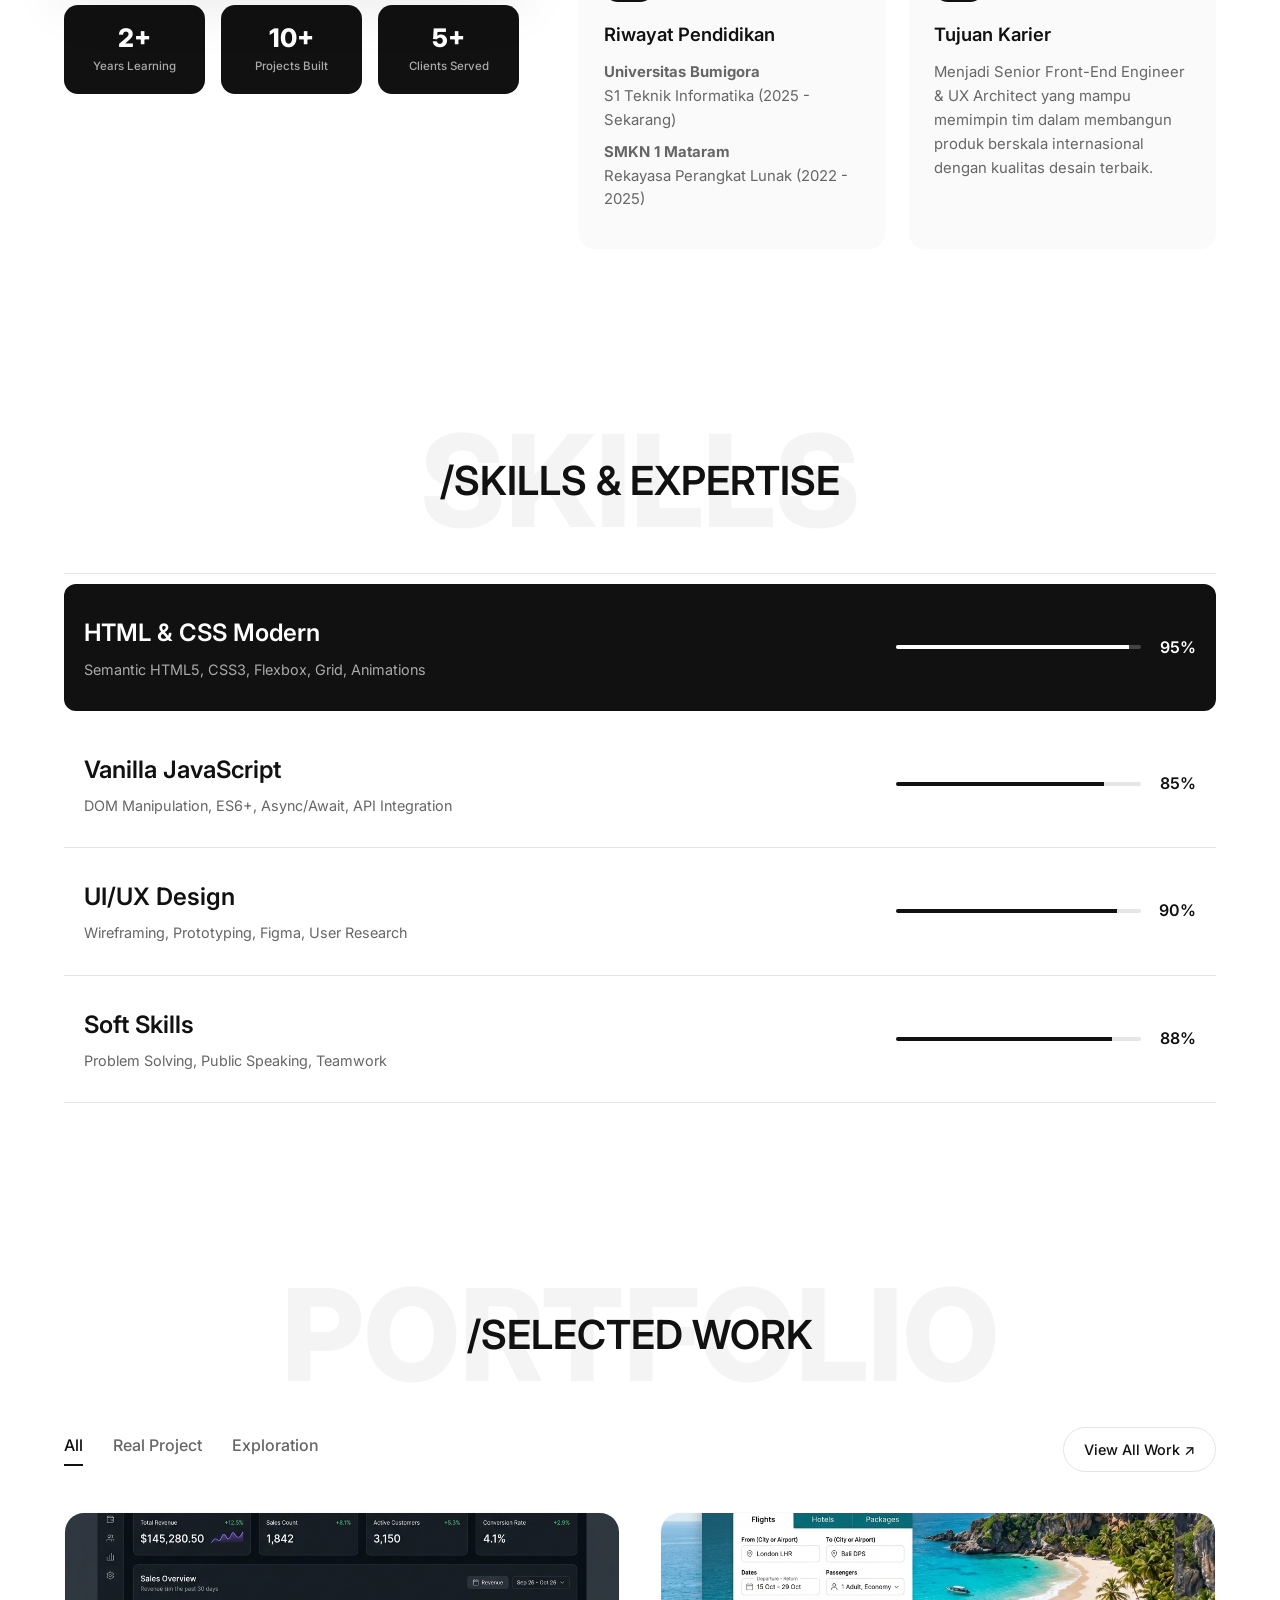
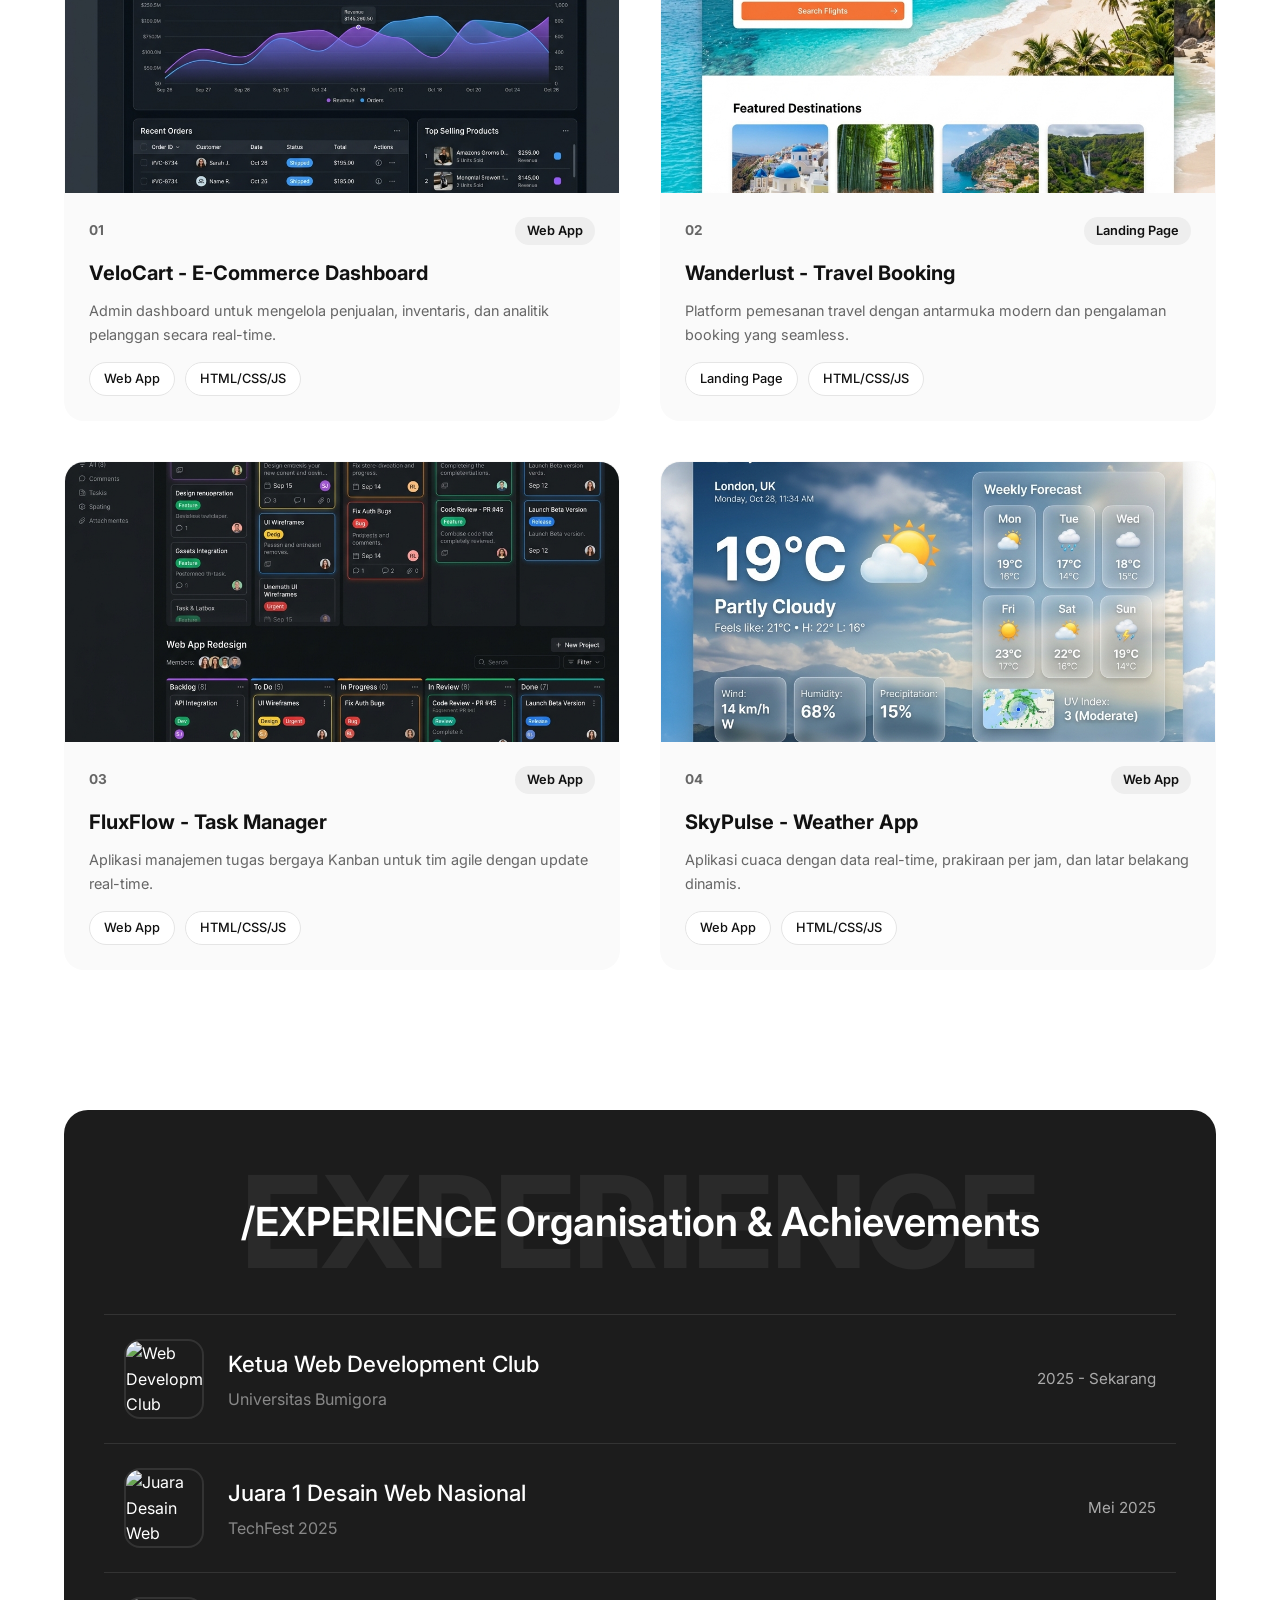
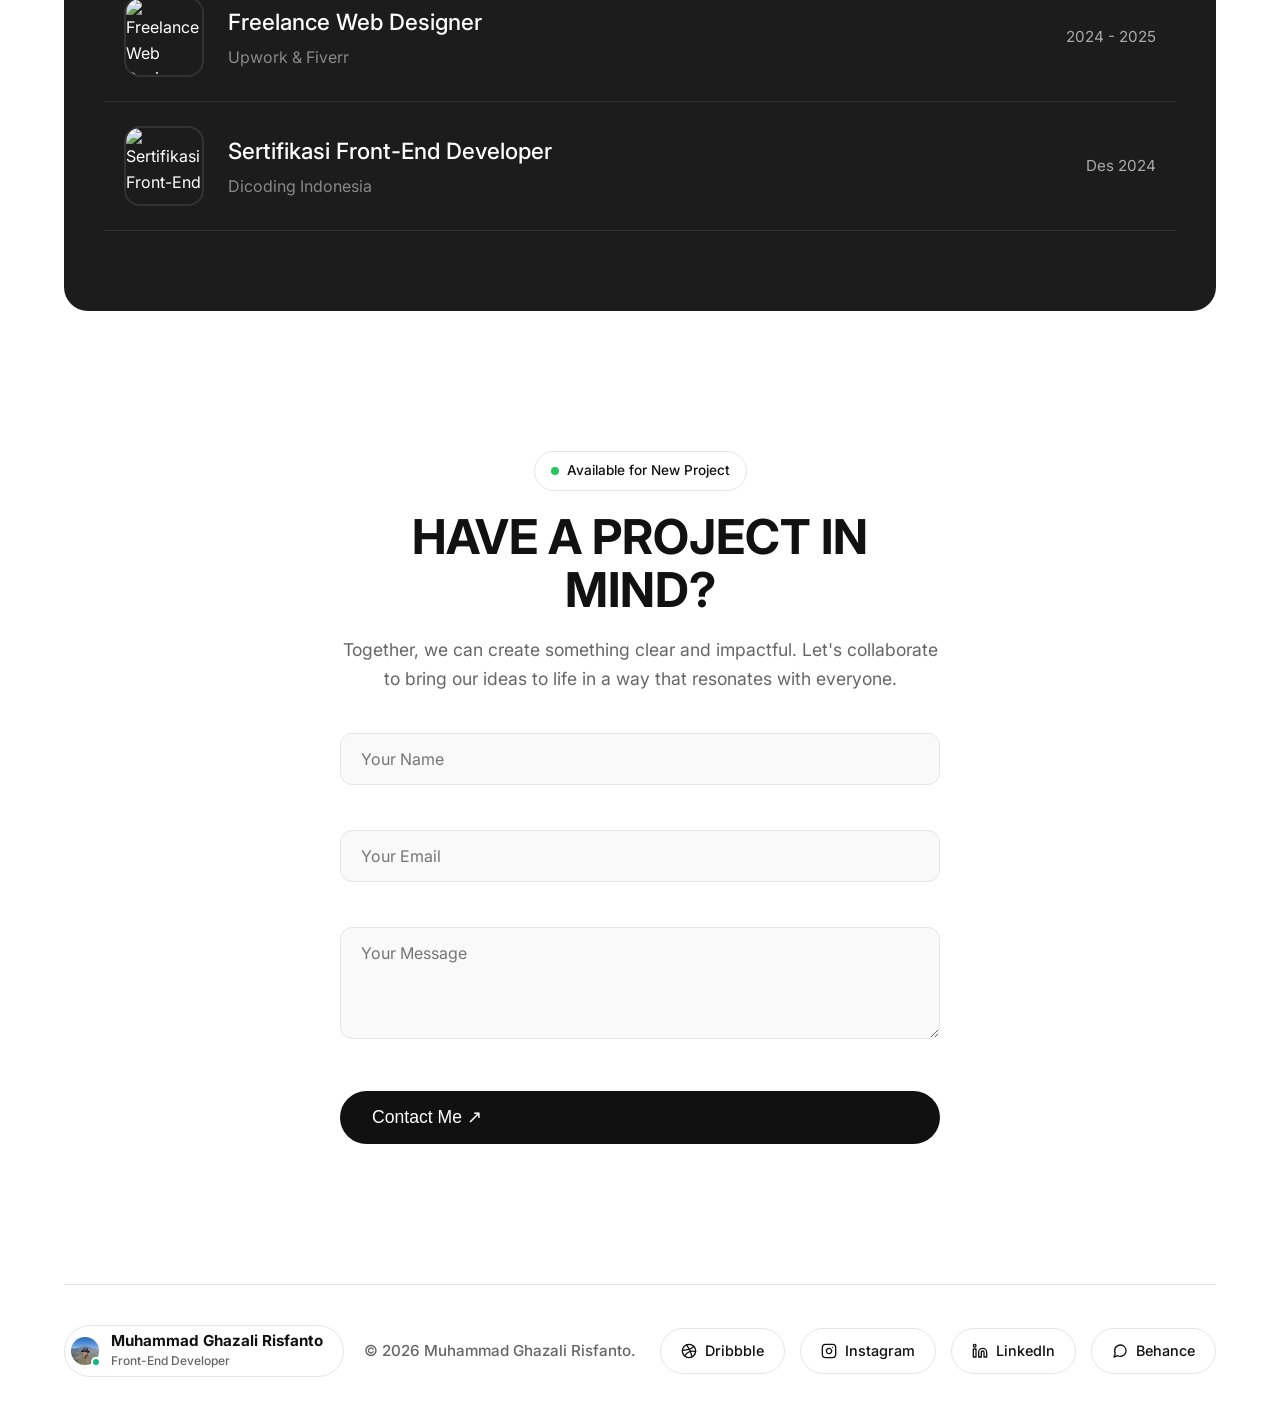
==== commit 9a47897b: "updateb jal" ====
--- a/NIM_Nama_Portfolio/source_code/index.html
+++ b/NIM_Nama_Portfolio/source_code/index.html
@@ -40,14 +40,14 @@
             <section id="home" class="hero section">
                 <div class="hero-title-container">
                     <h1 class="hero-name">
-                        <span class="outline-text">Ahmad Yunan</span>
-                        <span class="solid-text">Wijaya</span>
+                        <span class="outline-text">Muhammad Ghazali</span>
+                        <span class="solid-text">Risfanto</span>
                     </h1>
                 </div>
                 
                 <div class="hero-image-wrapper">
                     <!-- Placeholder using the generated profile -->
-                    <img src="images/jaya.png" alt="Ahmad Yunan Wijaya" class="profile-img">
+                    <img src="images/gazali.png" alt="Ahmad Yunan Wijaya" class="profile-img">
                 </div>
 
                 <div class="hero-bottom">
@@ -85,26 +85,62 @@
                     <h2 class="fg-title">/ABOUT ME</h2>
                 </div>
                 
-                <div class="about-grid">
-                    <div class="about-item">
-                        <h3>Biodata Singkat</h3>
-                        <p><strong>Nama:</strong> Muhammad Ghazali Risfanto</p>
-                        <p><strong>Usia:</strong> 20 Tahun</p>
-                        <p><strong>Domisili:</strong> Mataram, Indonesia</p>
-                        <p><strong>Status:</strong> Mahasiswa S1 ILKOM</p>
-                    </div>
-                    <div class="about-item">
-                        <h3>Deskripsi Diri</h3>
-                        <p>Saya adalah mahasiswa yang antusias dalam menciptakan pengalaman digital yang intuitif dan menarik secara visual. Berfokus pada perpaduan antara desain estetis dan kode yang fungsional.</p>
-                    </div>
-                    <div class="about-item">
-                        <h3>Riwayat Pendidikan</h3>
-                        <p><strong>Universitas Bumigora</strong><br>S1 Teknik Informatika (2025 - Sekarang)</p>
-                        <p><strong>SMKN 1 Mataram</strong><br>Rekayasa Perangkat Lunak (2022 - 2025)</p>
-                    </div>
-                    <div class="about-item">
-                        <h3>Tujuan Karier</h3>
-                        <p>Menjadi Senior Front-End Engineer & UX Architect yang mampu memimpin tim dalam membangun produk berskala internasional dengan kualitas desain terbaik.</p>
+                <div class="about-layout">
+                    <div class="about-image-side">
+                        <div class="about-photo-frame">
+                            <img src="images/gazali.png" alt="Muhammad Ghazali Risfanto">
+                            <div class="about-photo-overlay"></div>
+                        </div>
+                        <div class="about-stats">
+                            <div class="stat-item">
+                                <span class="stat-number">2+</span>
+                                <span class="stat-label">Years Learning</span>
+                            </div>
+                            <div class="stat-item">
+                                <span class="stat-number">10+</span>
+                                <span class="stat-label">Projects Built</span>
+                            </div>
+                            <div class="stat-item">
+                                <span class="stat-number">5+</span>
+                                <span class="stat-label">Clients Served</span>
+                            </div>
+                        </div>
+                    </div>
+                    <div class="about-content-side">
+                        <div class="about-grid">
+                            <div class="about-item">
+                                <div class="about-item-icon">
+                                    <svg width="28" height="28" viewBox="0 0 24 24" fill="none" stroke="currentColor" stroke-width="1.5" stroke-linecap="round" stroke-linejoin="round"><path d="M20 21v-2a4 4 0 0 0-4-4H8a4 4 0 0 0-4 4v2"></path><circle cx="12" cy="7" r="4"></circle></svg>
+                                </div>
+                                <h3>Biodata Singkat</h3>
+                                <p><strong>Nama:</strong> Muhammad Ghazali Risfanto</p>
+                                <p><strong>Usia:</strong> 20 Tahun</p>
+                                <p><strong>Domisili:</strong> Mataram, Indonesia</p>
+                                <p><strong>Status:</strong> Mahasiswa S1 ILKOM</p>
+                            </div>
+                            <div class="about-item">
+                                <div class="about-item-icon">
+                                    <svg width="28" height="28" viewBox="0 0 24 24" fill="none" stroke="currentColor" stroke-width="1.5" stroke-linecap="round" stroke-linejoin="round"><path d="M12 20h9"></path><path d="M16.5 3.5a2.121 2.121 0 0 1 3 3L7 19l-4 1 1-4L16.5 3.5z"></path></svg>
+                                </div>
+                                <h3>Deskripsi Diri</h3>
+                                <p>Saya adalah mahasiswa yang antusias dalam menciptakan pengalaman digital yang intuitif dan menarik secara visual. Berfokus pada perpaduan antara desain estetis dan kode yang fungsional.</p>
+                            </div>
+                            <div class="about-item">
+                                <div class="about-item-icon">
+                                    <svg width="28" height="28" viewBox="0 0 24 24" fill="none" stroke="currentColor" stroke-width="1.5" stroke-linecap="round" stroke-linejoin="round"><path d="M2 3h6a4 4 0 0 1 4 4v14a3 3 0 0 0-3-3H2z"></path><path d="M22 3h-6a4 4 0 0 0-4 4v14a3 3 0 0 1 3-3h7z"></path></svg>
+                                </div>
+                                <h3>Riwayat Pendidikan</h3>
+                                <p><strong>Universitas Bumigora</strong><br>S1 Teknik Informatika (2025 - Sekarang)</p>
+                                <p><strong>SMKN 1 Mataram</strong><br>Rekayasa Perangkat Lunak (2022 - 2025)</p>
+                            </div>
+                            <div class="about-item">
+                                <div class="about-item-icon">
+                                    <svg width="28" height="28" viewBox="0 0 24 24" fill="none" stroke="currentColor" stroke-width="1.5" stroke-linecap="round" stroke-linejoin="round"><circle cx="12" cy="12" r="10"></circle><line x1="2" y1="12" x2="22" y2="12"></line><path d="M12 2a15.3 15.3 0 0 1 4 10 15.3 15.3 0 0 1-4 10 15.3 15.3 0 0 1-4-10 15.3 15.3 0 0 1 4-10z"></path></svg>
+                                </div>
+                                <h3>Tujuan Karier</h3>
+                                <p>Menjadi Senior Front-End Engineer & UX Architect yang mampu memimpin tim dalam membangun produk berskala internasional dengan kualitas desain terbaik.</p>
+                            </div>
+                        </div>
                     </div>
                 </div>
             </section>
@@ -185,44 +221,84 @@
                     <div class="project-card">
                         <div class="project-img">
                             <img src="images/project1.png" alt="VeloCart">
-                        </div>
-                        <h3 class="project-title">VeloCart - E-Commerce Dashboard</h3>
-                        <div class="project-tags">
-                            <span class="pill-btn small">Web App</span>
-                            <span class="pill-btn small">HTML/CSS/JS</span>
+                            <div class="project-overlay">
+                                <span class="project-view-btn">View Details ↗</span>
+                            </div>
+                        </div>
+                        <div class="project-card-body">
+                            <div class="project-meta">
+                                <span class="project-number">01</span>
+                                <span class="project-category">Web App</span>
+                            </div>
+                            <h3 class="project-title">VeloCart - E-Commerce Dashboard</h3>
+                            <p class="project-desc">Admin dashboard untuk mengelola penjualan, inventaris, dan analitik pelanggan secara real-time.</p>
+                            <div class="project-tags">
+                                <span class="pill-btn small">Web App</span>
+                                <span class="pill-btn small">HTML/CSS/JS</span>
+                            </div>
                         </div>
                     </div>
                     <!-- Project 2 -->
                     <div class="project-card">
                         <div class="project-img">
                             <img src="images/project2.png" alt="Wanderlust">
-                        </div>
-                        <h3 class="project-title">Wanderlust - Travel Booking</h3>
-                        <div class="project-tags">
-                            <span class="pill-btn small">Landing Page</span>
-                            <span class="pill-btn small">HTML/CSS/JS</span>
+                            <div class="project-overlay">
+                                <span class="project-view-btn">View Details ↗</span>
+                            </div>
+                        </div>
+                        <div class="project-card-body">
+                            <div class="project-meta">
+                                <span class="project-number">02</span>
+                                <span class="project-category">Landing Page</span>
+                            </div>
+                            <h3 class="project-title">Wanderlust - Travel Booking</h3>
+                            <p class="project-desc">Platform pemesanan travel dengan antarmuka modern dan pengalaman booking yang seamless.</p>
+                            <div class="project-tags">
+                                <span class="pill-btn small">Landing Page</span>
+                                <span class="pill-btn small">HTML/CSS/JS</span>
+                            </div>
                         </div>
                     </div>
                     <!-- Project 3 -->
                     <div class="project-card">
                         <div class="project-img">
                             <img src="images/project3.png" alt="FluxFlow">
-                        </div>
-                        <h3 class="project-title">FluxFlow - Task Manager</h3>
-                        <div class="project-tags">
-                            <span class="pill-btn small">Web App</span>
-                            <span class="pill-btn small">HTML/CSS/JS</span>
+                            <div class="project-overlay">
+                                <span class="project-view-btn">View Details ↗</span>
+                            </div>
+                        </div>
+                        <div class="project-card-body">
+                            <div class="project-meta">
+                                <span class="project-number">03</span>
+                                <span class="project-category">Web App</span>
+                            </div>
+                            <h3 class="project-title">FluxFlow - Task Manager</h3>
+                            <p class="project-desc">Aplikasi manajemen tugas bergaya Kanban untuk tim agile dengan update real-time.</p>
+                            <div class="project-tags">
+                                <span class="pill-btn small">Web App</span>
+                                <span class="pill-btn small">HTML/CSS/JS</span>
+                            </div>
                         </div>
                     </div>
                     <!-- Project 4 -->
                     <div class="project-card">
                         <div class="project-img">
                             <img src="images/project4.png" alt="SkyPulse">
-                        </div>
-                        <h3 class="project-title">SkyPulse - Weather App</h3>
-                        <div class="project-tags">
-                            <span class="pill-btn small">Web App</span>
-                            <span class="pill-btn small">HTML/CSS/JS</span>
+                            <div class="project-overlay">
+                                <span class="project-view-btn">View Details ↗</span>
+                            </div>
+                        </div>
+                        <div class="project-card-body">
+                            <div class="project-meta">
+                                <span class="project-number">04</span>
+                                <span class="project-category">Web App</span>
+                            </div>
+                            <h3 class="project-title">SkyPulse - Weather App</h3>
+                            <p class="project-desc">Aplikasi cuaca dengan data real-time, prakiraan per jam, dan latar belakang dinamis.</p>
+                            <div class="project-tags">
+                                <span class="pill-btn small">Web App</span>
+                                <span class="pill-btn small">HTML/CSS/JS</span>
+                            </div>
                         </div>
                     </div>
                 </div>
@@ -237,6 +313,9 @@
                 
                 <div class="experience-list">
                     <div class="exp-row">
+                        <div class="exp-img-wrapper">
+                            <img src="https://images.unsplash.com/photo-1522071820081-009f0129c71c?w=400&h=300&fit=crop&q=80" alt="Web Development Club">
+                        </div>
                         <div class="exp-info">
                             <h3>Ketua Web Development Club</h3>
                             <p>Universitas Bumigora</p>
@@ -244,6 +323,9 @@
                         <div class="exp-date">2025 - Sekarang</div>
                     </div>
                     <div class="exp-row">
+                        <div class="exp-img-wrapper">
+                            <img src="https://images.unsplash.com/photo-1567427017947-545c5f8d16ad?w=400&h=300&fit=crop&q=80" alt="Juara Desain Web">
+                        </div>
                         <div class="exp-info">
                             <h3>Juara 1 Desain Web Nasional</h3>
                             <p>TechFest 2025</p>
@@ -251,6 +333,9 @@
                         <div class="exp-date">Mei 2025</div>
                     </div>
                     <div class="exp-row">
+                        <div class="exp-img-wrapper">
+                            <img src="https://images.unsplash.com/photo-1498050108023-c5249f4df085?w=400&h=300&fit=crop&q=80" alt="Freelance Web Designer">
+                        </div>
                         <div class="exp-info">
                             <h3>Freelance Web Designer</h3>
                             <p>Upwork & Fiverr</p>
@@ -258,6 +343,9 @@
                         <div class="exp-date">2024 - 2025</div>
                     </div>
                     <div class="exp-row">
+                        <div class="exp-img-wrapper">
+                            <img src="https://images.unsplash.com/photo-1486312338219-ce68d2c6f44d?w=400&h=300&fit=crop&q=80" alt="Sertifikasi Front-End">
+                        </div>
                         <div class="exp-info">
                             <h3>Sertifikasi Front-End Developer</h3>
                             <p>Dicoding Indonesia</p>
--- a/NIM_Nama_Portfolio/source_code/css/style.css
+++ b/NIM_Nama_Portfolio/source_code/css/style.css
@@ -200,7 +200,7 @@
     width: 40vw;
     max-width: 450px;
     margin: 0 auto;
-    margin-top: -10vw;
+    margin-top: -25vw;
     z-index: 2;
     display: flex;
     justify-content: center;
@@ -289,23 +289,126 @@
 /* =========================================
    ABOUT SECTION
    ========================================= */
+.about-layout {
+    display: grid;
+    grid-template-columns: 1fr 1.4fr;
+    gap: 60px;
+    align-items: start;
+    position: relative;
+    z-index: 2;
+}
+
+.about-image-side {
+    position: sticky;
+    top: 120px;
+}
+
+.about-photo-frame {
+    position: relative;
+    width: 100%;
+    border-radius: 20px;
+    overflow: hidden;
+    margin-bottom: 24px;
+    box-shadow: 0 20px 60px rgba(0,0,0,0.1);
+}
+
+.about-photo-frame img {
+    width: 100%;
+    height: 400px;
+    object-fit: cover;
+    display: block;
+    mix-blend-mode: multiply;
+}
+
+.about-photo-overlay {
+    position: absolute;
+    bottom: 0;
+    left: 0;
+    right: 0;
+    height: 50%;
+    background: linear-gradient(to top, rgba(0,0,0,0.4), transparent);
+    pointer-events: none;
+}
+
+.about-stats {
+    display: flex;
+    gap: 16px;
+}
+
+.stat-item {
+    flex: 1;
+    background: var(--text-primary);
+    color: #fff;
+    border-radius: 14px;
+    padding: 18px 14px;
+    text-align: center;
+    transition: var(--transition);
+}
+
+.stat-item:hover {
+    transform: translateY(-4px);
+    box-shadow: 0 10px 25px rgba(0,0,0,0.15);
+}
+
+.stat-number {
+    display: block;
+    font-size: 1.6rem;
+    font-weight: 800;
+    line-height: 1.2;
+}
+
+.stat-label {
+    display: block;
+    font-size: 0.72rem;
+    color: #aaa;
+    margin-top: 4px;
+    font-weight: 500;
+}
+
 .about-grid {
     display: grid;
     grid-template-columns: repeat(2, 1fr);
-    gap: 40px;
-    position: relative;
-    z-index: 2;
+    gap: 24px;
+}
+
+.about-item {
+    background: #fafafa;
+    border-radius: 16px;
+    padding: 28px 24px;
+    transition: var(--transition);
+    border: 1px solid transparent;
+}
+
+.about-item:hover {
+    background: #fff;
+    border-color: var(--border-color);
+    transform: translateY(-4px);
+    box-shadow: 0 12px 30px rgba(0,0,0,0.06);
+}
+
+.about-item-icon {
+    width: 50px;
+    height: 50px;
+    background: var(--text-primary);
+    color: #fff;
+    border-radius: 14px;
+    display: flex;
+    align-items: center;
+    justify-content: center;
+    margin-bottom: 18px;
 }
 
 .about-item h3 {
-    font-size: 1.2rem;
-    margin-bottom: 15px;
+    font-size: 1.15rem;
+    margin-bottom: 12px;
     font-weight: 600;
 }
 
 .about-item p {
     color: var(--text-secondary);
     margin-bottom: 8px;
+    font-size: 0.93rem;
+    line-height: 1.6;
 }
 
 /* =========================================
@@ -432,44 +535,110 @@
 
 .project-card {
     background: #fafafa;
-    border-radius: 16px;
-    padding: 20px;
+    border-radius: 20px;
+    padding: 0;
+    overflow: hidden;
     transition: var(--transition);
+    border: 1px solid transparent;
 }
 
 .project-card:hover {
-    transform: translateY(-5px);
-    box-shadow: 0 10px 30px rgba(0,0,0,0.08);
+    transform: translateY(-8px);
+    box-shadow: 0 20px 50px rgba(0,0,0,0.1);
+    border-color: var(--border-color);
 }
 
 .project-img {
     width: 100%;
-    height: 350px;
-    border-radius: 12px;
+    height: 280px;
     overflow: hidden;
-    margin-bottom: 20px;
+    position: relative;
 }
 
 .project-img img {
     width: 100%;
     height: 100%;
     object-fit: cover;
-    transition: transform 0.5s;
+    transition: transform 0.6s cubic-bezier(0.1, 0.7, 0.1, 1);
 }
 
 .project-card:hover .project-img img {
-    transform: scale(1.05);
+    transform: scale(1.08);
+}
+
+.project-overlay {
+    position: absolute;
+    inset: 0;
+    background: rgba(0,0,0,0.5);
+    display: flex;
+    align-items: center;
+    justify-content: center;
+    opacity: 0;
+    transition: opacity 0.4s ease;
+}
+
+.project-card:hover .project-overlay {
+    opacity: 1;
+}
+
+.project-view-btn {
+    color: #fff;
+    font-weight: 600;
+    font-size: 1rem;
+    padding: 12px 24px;
+    border: 2px solid #fff;
+    border-radius: 30px;
+    transition: var(--transition);
+}
+
+.project-card:hover .project-view-btn {
+    background: #fff;
+    color: var(--text-primary);
+}
+
+.project-card-body {
+    padding: 24px;
+}
+
+.project-meta {
+    display: flex;
+    justify-content: space-between;
+    align-items: center;
+    margin-bottom: 12px;
+}
+
+.project-number {
+    font-size: 0.85rem;
+    font-weight: 700;
+    color: var(--text-secondary);
+}
+
+.project-category {
+    font-size: 0.8rem;
+    font-weight: 600;
+    color: var(--text-primary);
+    background: #eee;
+    padding: 4px 12px;
+    border-radius: 20px;
 }
 
 .project-title {
-    font-size: 1.2rem;
-    font-weight: 600;
-    margin-bottom: 15px;
+    font-size: 1.25rem;
+    font-weight: 700;
+    margin-bottom: 10px;
+}
+
+.project-desc {
+    color: var(--text-secondary);
+    font-size: 0.9rem;
+    line-height: 1.6;
+    margin-bottom: 16px;
 }
 
 .project-tags {
     display: flex;
     gap: 10px;
+    flex-wrap: wrap;
 }
 
 /* =========================================
@@ -491,19 +660,51 @@
 
 .exp-row {
     display: flex;
-    justify-content: space-between;
-    align-items: center;
-    padding: 30px 20px;
+    align-items: center;
+    gap: 24px;
+    padding: 24px 20px;
     border-bottom: 1px solid var(--dark-border);
     transition: var(--transition);
 }
 
 .exp-row:hover {
-    background: rgba(255,255,255,0.03);
+    background: rgba(255,255,255,0.05);
+    padding-left: 28px;
+}
+
+.exp-img-wrapper {
+    width: 80px;
+    height: 80px;
+    min-width: 80px;
+    border-radius: 16px;
+    overflow: hidden;
+    border: 2px solid var(--dark-border);
+    transition: var(--transition);
+}
+
+.exp-row:hover .exp-img-wrapper {
+    border-color: #555;
+    transform: scale(1.05);
+}
+
+.exp-img-wrapper img {
+    width: 100%;
+    height: 100%;
+    object-fit: cover;
+    filter: grayscale(30%);
+    transition: filter 0.4s ease;
+}
+
+.exp-row:hover .exp-img-wrapper img {
+    filter: grayscale(0%);
+}
+
+.exp-info {
+    flex: 1;
 }
 
 .exp-info h3 {
-    font-size: 1.5rem;
+    font-size: 1.4rem;
     font-weight: 500;
     margin-bottom: 5px;
 }
@@ -515,7 +716,8 @@
 
 .exp-date {
     color: #aaa;
-    font-size: 1rem;
+    font-size: 0.95rem;
+    white-space: nowrap;
 }
 
 /* =========================================
@@ -854,13 +1056,19 @@
     .hero-role p { margin: 0 auto 20px auto; }
     .hero-socials { align-items: center; flex-direction: row; flex-wrap: wrap; justify-content: center; }
     
+    .about-layout { grid-template-columns: 1fr; gap: 40px; }
+    .about-image-side { position: static; }
+    .about-photo-frame img { height: 300px; }
     .about-grid, .portfolio-grid { grid-template-columns: 1fr; gap: 20px; }
+    .about-grid { grid-template-columns: 1fr; }
     
     .skill-row { flex-direction: column; align-items: flex-start; gap: 10px; }
     .skill-progress { width: 100%; }
     
     .experience.dark-section { padding: 40px 20px; margin: 40px -5%; border-radius: 0; }
-    .exp-row { flex-direction: column; align-items: flex-start; gap: 10px; }
+    .exp-row { flex-direction: column; align-items: flex-start; gap: 12px; }
+    .exp-img-wrapper { width: 100%; height: 160px; min-width: auto; border-radius: 12px; }
+    .exp-date { align-self: flex-start; }
     
     .modal-content { padding: 30px 25px; }
     .modal-body h3 { font-size: 1.6rem; }
@@ -879,6 +1087,12 @@
     .fg-title { font-size: 1.8rem; }
     .section { padding: 60px 0; }
     .hero-bottom { margin-top: -20px; }
+    .about-photo-frame img { height: 240px; }
+    .about-stats { flex-wrap: wrap; }
+    .stat-item { min-width: calc(33% - 8px); }
+    .about-item { padding: 20px 18px; }
+    .project-img { height: 200px; }
+    .project-card-body { padding: 18px; }
     .modal-content { padding: 25px 20px; }
     .modal-body h3 { font-size: 1.4rem; }
     .footer-profile { padding: 6px 16px 6px 6px; }
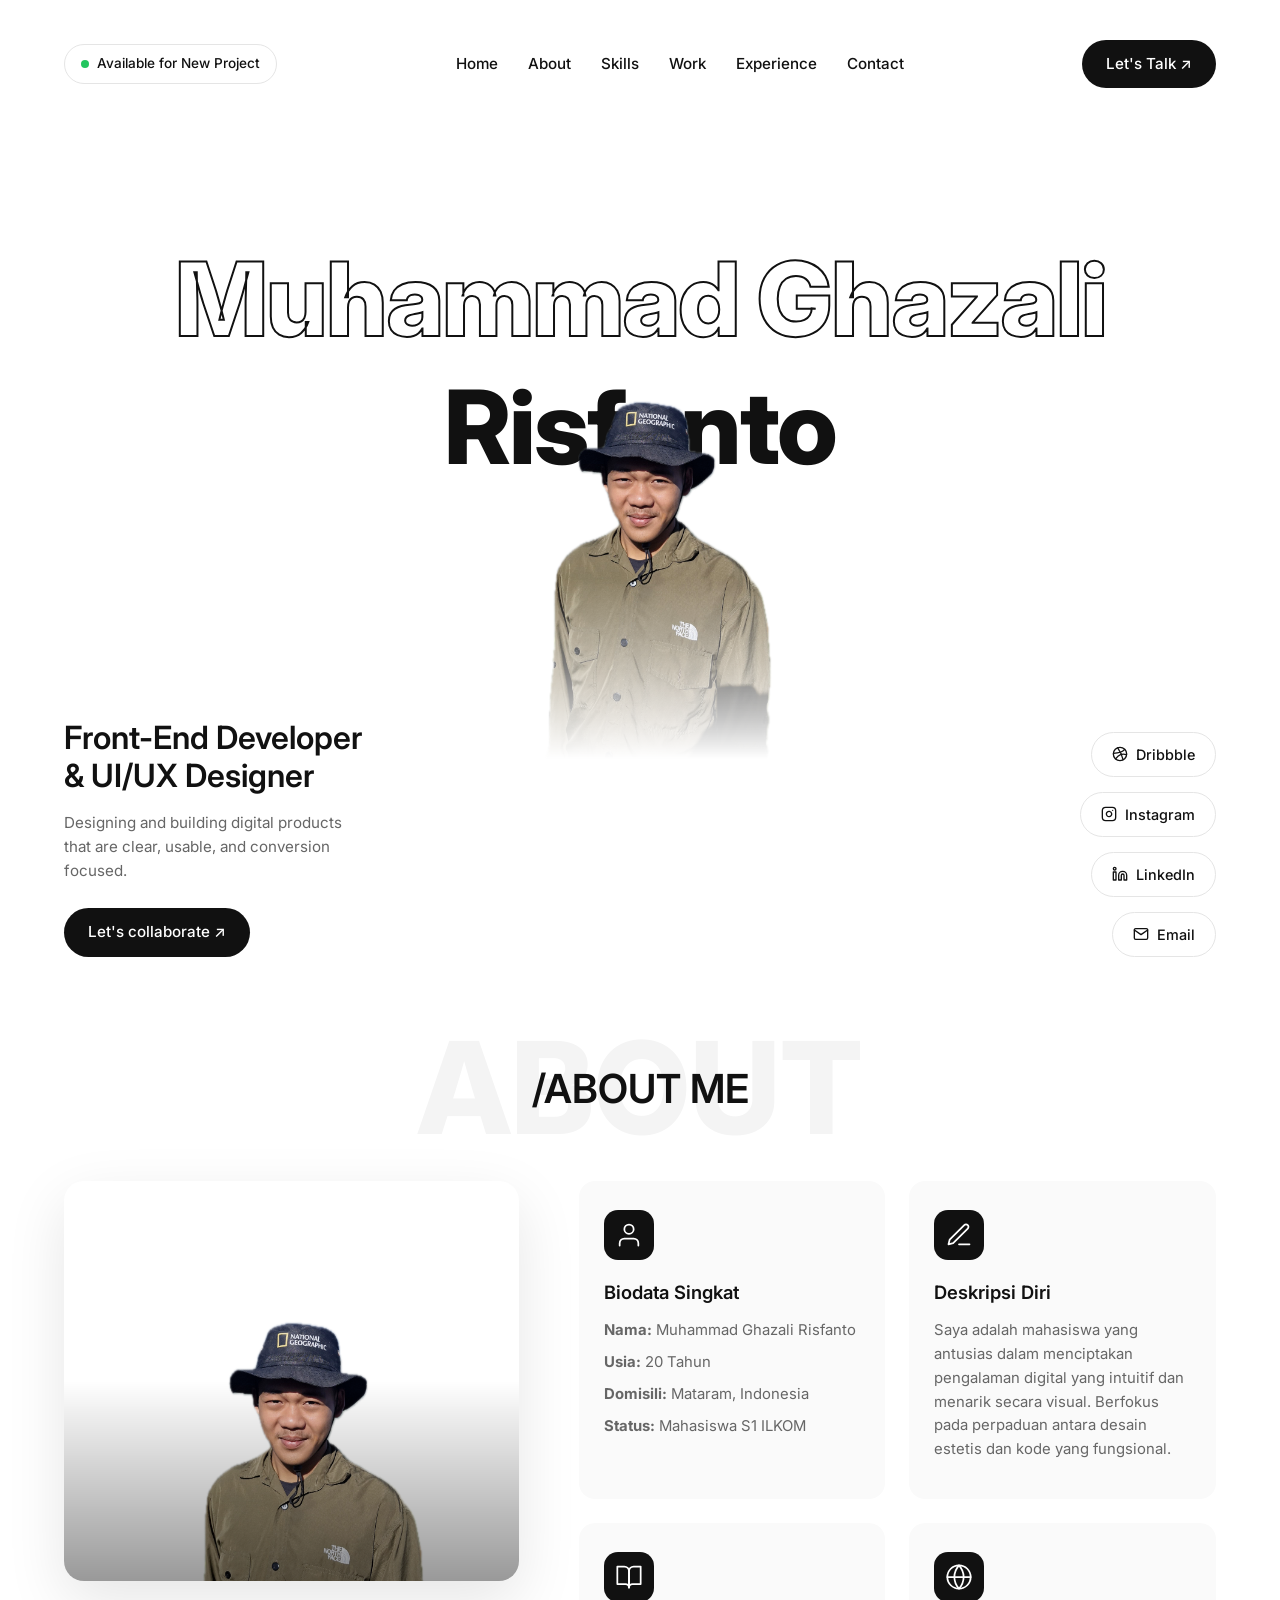
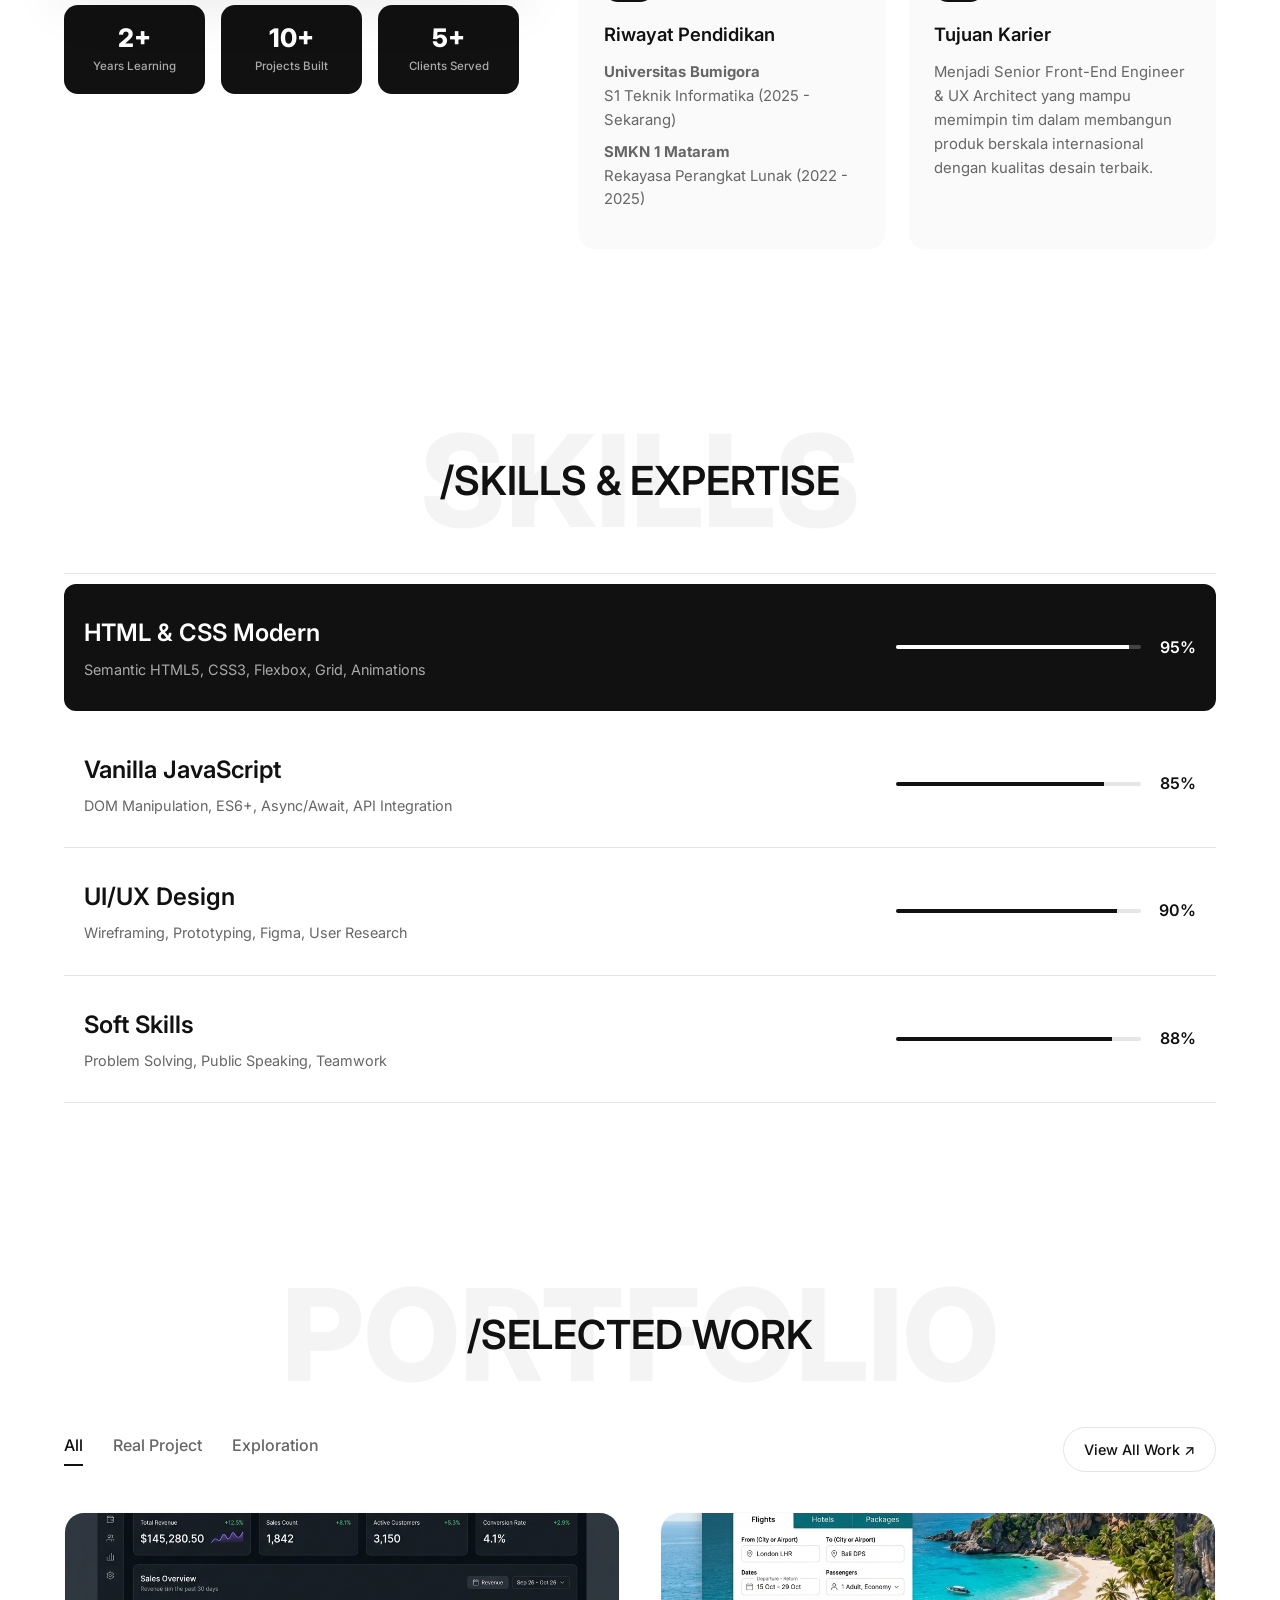
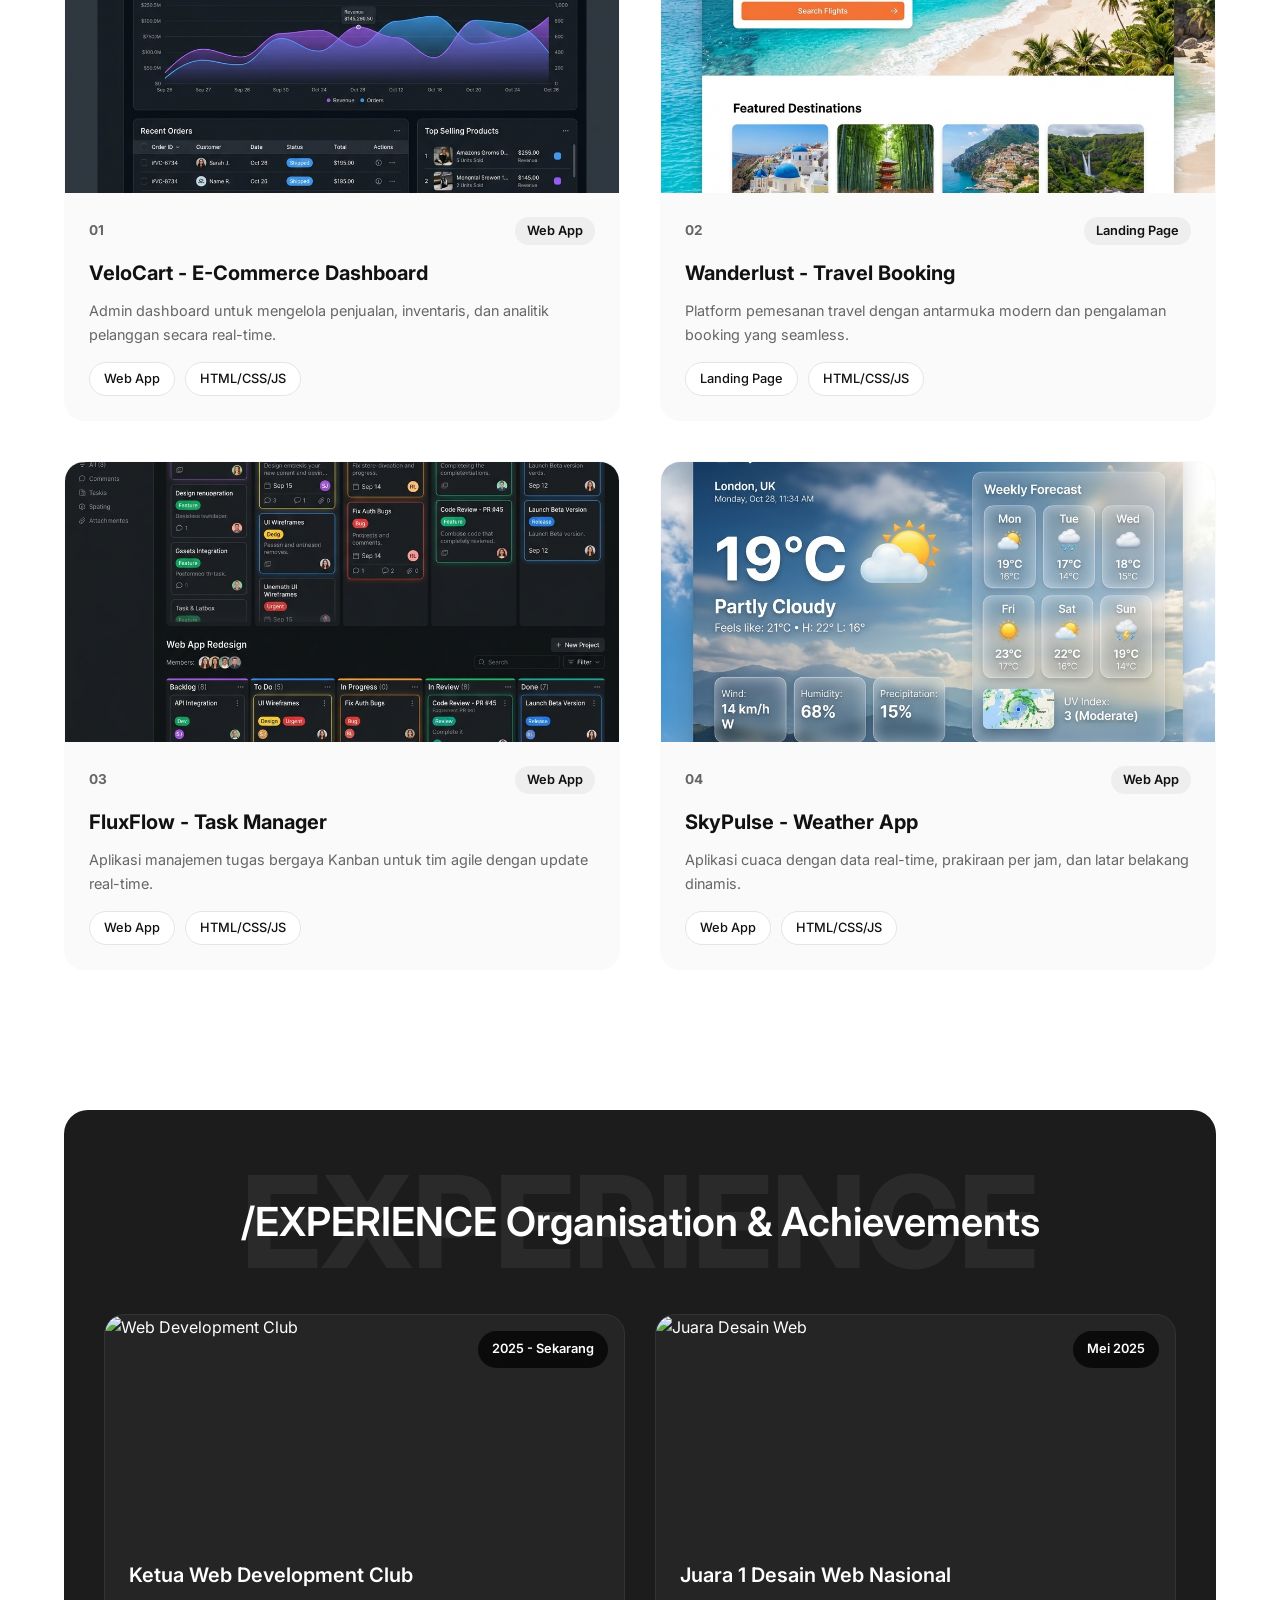
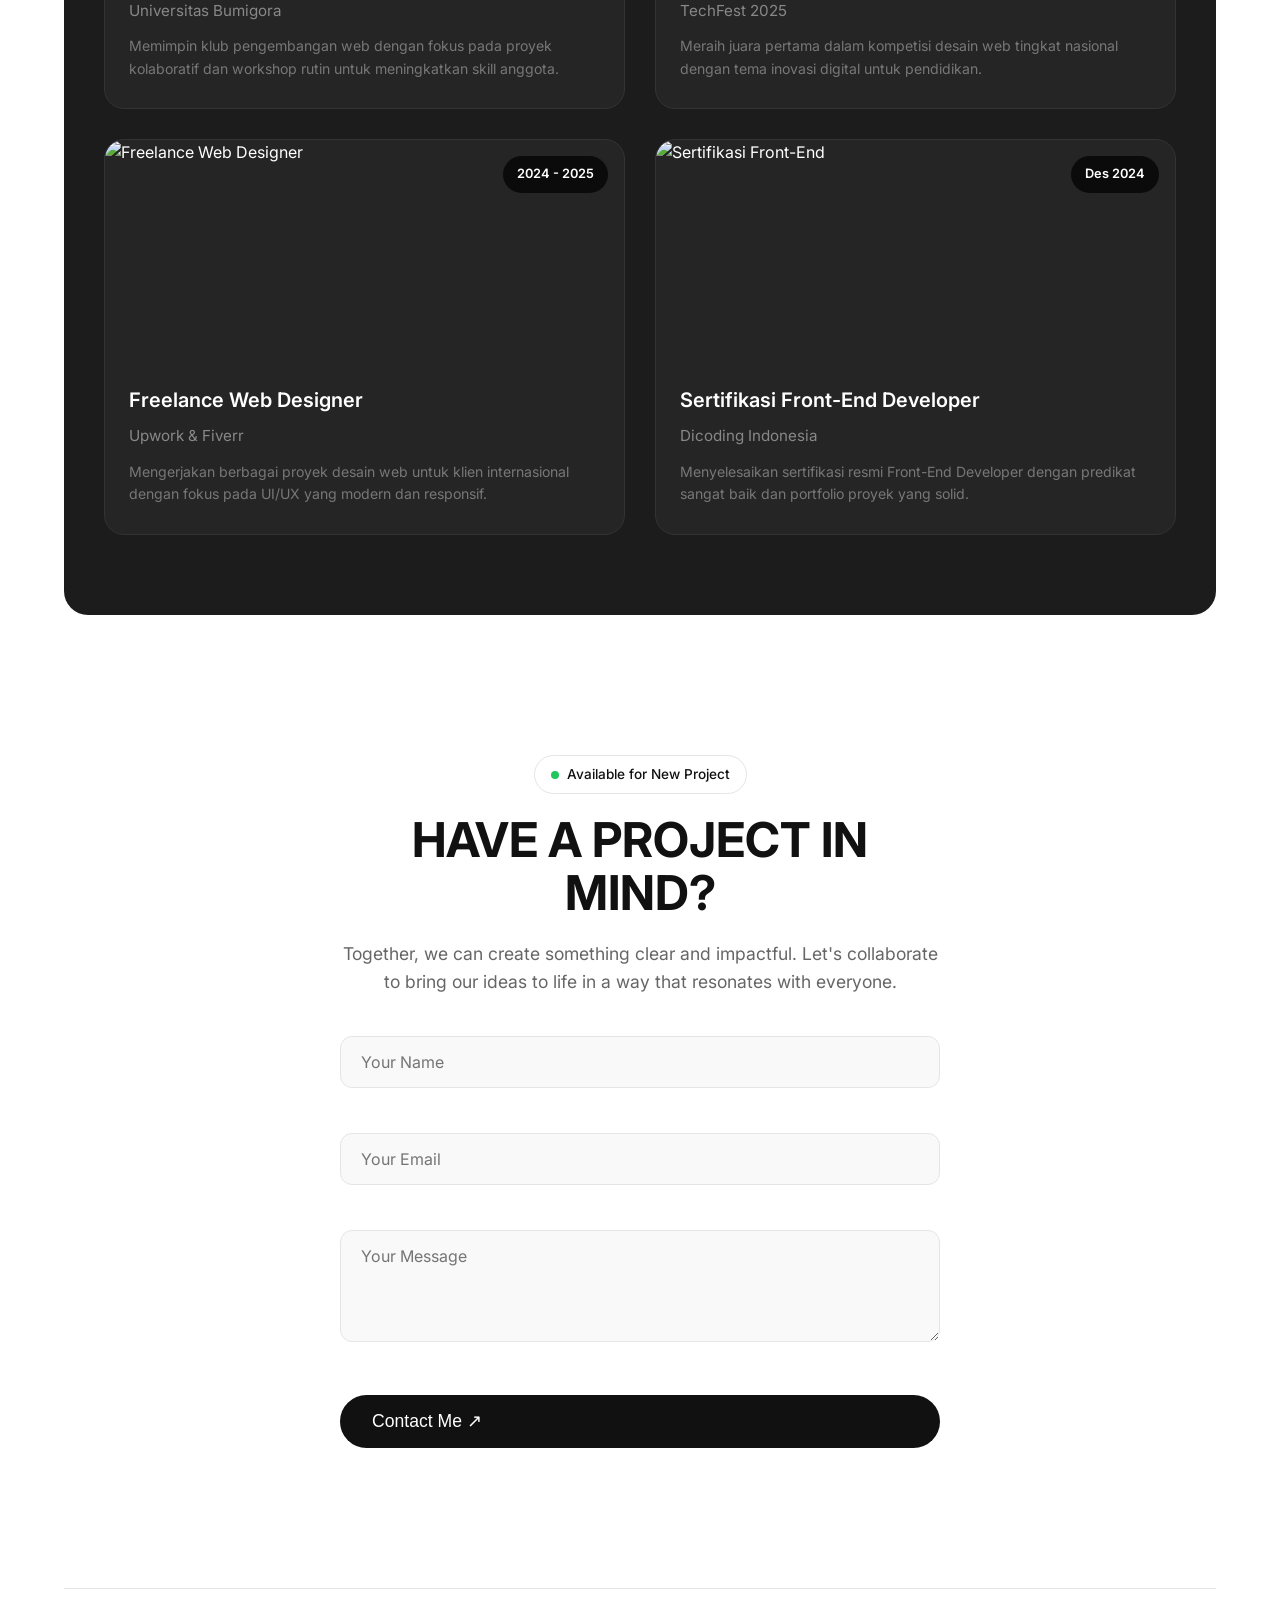
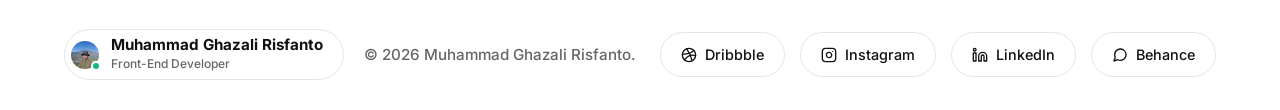
==== commit 7b57cc43: "commit update experience" ====
--- a/NIM_Nama_Portfolio/source_code/index.html
+++ b/NIM_Nama_Portfolio/source_code/index.html
@@ -311,46 +311,54 @@
                     <h2 class="fg-title">/EXPERIENCE <span class="subtitle">Organisation & Achievements</span></h2>
                 </div>
                 
-                <div class="experience-list">
-                    <div class="exp-row">
-                        <div class="exp-img-wrapper">
-                            <img src="https://images.unsplash.com/photo-1522071820081-009f0129c71c?w=400&h=300&fit=crop&q=80" alt="Web Development Club">
-                        </div>
-                        <div class="exp-info">
+                <div class="experience-grid">
+                    <!-- Card 1 -->
+                    <div class="exp-card">
+                        <div class="exp-card-img">
+                            <img src="https://images.unsplash.com/photo-1522071820081-009f0129c71c?w=600&h=400&fit=crop&q=80" alt="Web Development Club">
+                            <div class="exp-card-date">2025 - Sekarang</div>
+                        </div>
+                        <div class="exp-card-body">
                             <h3>Ketua Web Development Club</h3>
                             <p>Universitas Bumigora</p>
-                        </div>
-                        <div class="exp-date">2025 - Sekarang</div>
-                    </div>
-                    <div class="exp-row">
-                        <div class="exp-img-wrapper">
-                            <img src="https://images.unsplash.com/photo-1567427017947-545c5f8d16ad?w=400&h=300&fit=crop&q=80" alt="Juara Desain Web">
-                        </div>
-                        <div class="exp-info">
+                            <p class="exp-card-desc">Memimpin klub pengembangan web dengan fokus pada proyek kolaboratif dan workshop rutin untuk meningkatkan skill anggota.</p>
+                        </div>
+                    </div>
+                    <!-- Card 2 -->
+                    <div class="exp-card">
+                        <div class="exp-card-img">
+                            <img src="https://images.unsplash.com/photo-1567427017947-545c5f8d16ad?w=600&h=400&fit=crop&q=80" alt="Juara Desain Web">
+                            <div class="exp-card-date">Mei 2025</div>
+                        </div>
+                        <div class="exp-card-body">
                             <h3>Juara 1 Desain Web Nasional</h3>
                             <p>TechFest 2025</p>
-                        </div>
-                        <div class="exp-date">Mei 2025</div>
-                    </div>
-                    <div class="exp-row">
-                        <div class="exp-img-wrapper">
-                            <img src="https://images.unsplash.com/photo-1498050108023-c5249f4df085?w=400&h=300&fit=crop&q=80" alt="Freelance Web Designer">
-                        </div>
-                        <div class="exp-info">
+                            <p class="exp-card-desc">Meraih juara pertama dalam kompetisi desain web tingkat nasional dengan tema inovasi digital untuk pendidikan.</p>
+                        </div>
+                    </div>
+                    <!-- Card 3 -->
+                    <div class="exp-card">
+                        <div class="exp-card-img">
+                            <img src="https://images.unsplash.com/photo-1498050108023-c5249f4df085?w=600&h=400&fit=crop&q=80" alt="Freelance Web Designer">
+                            <div class="exp-card-date">2024 - 2025</div>
+                        </div>
+                        <div class="exp-card-body">
                             <h3>Freelance Web Designer</h3>
                             <p>Upwork & Fiverr</p>
-                        </div>
-                        <div class="exp-date">2024 - 2025</div>
-                    </div>
-                    <div class="exp-row">
-                        <div class="exp-img-wrapper">
-                            <img src="https://images.unsplash.com/photo-1486312338219-ce68d2c6f44d?w=400&h=300&fit=crop&q=80" alt="Sertifikasi Front-End">
-                        </div>
-                        <div class="exp-info">
+                            <p class="exp-card-desc">Mengerjakan berbagai proyek desain web untuk klien internasional dengan fokus pada UI/UX yang modern dan responsif.</p>
+                        </div>
+                    </div>
+                    <!-- Card 4 -->
+                    <div class="exp-card">
+                        <div class="exp-card-img">
+                            <img src="https://images.unsplash.com/photo-1486312338219-ce68d2c6f44d?w=600&h=400&fit=crop&q=80" alt="Sertifikasi Front-End">
+                            <div class="exp-card-date">Des 2024</div>
+                        </div>
+                        <div class="exp-card-body">
                             <h3>Sertifikasi Front-End Developer</h3>
                             <p>Dicoding Indonesia</p>
-                        </div>
-                        <div class="exp-date">Des 2024</div>
+                            <p class="exp-card-desc">Menyelesaikan sertifikasi resmi Front-End Developer dengan predikat sangat baik dan portfolio proyek yang solid.</p>
+                        </div>
                     </div>
                 </div>
             </section>
--- a/NIM_Nama_Portfolio/source_code/css/style.css
+++ b/NIM_Nama_Portfolio/source_code/css/style.css
@@ -652,72 +652,81 @@
     margin: 40px 0;
 }
 
-.experience-list {
-    border-top: 1px solid var(--dark-border);
+.experience-grid {
+    display: grid;
+    grid-template-columns: repeat(2, 1fr);
+    gap: 30px;
     position: relative;
     z-index: 2;
 }
 
-.exp-row {
-    display: flex;
-    align-items: center;
-    gap: 24px;
-    padding: 24px 20px;
-    border-bottom: 1px solid var(--dark-border);
-    transition: var(--transition);
-}
-
-.exp-row:hover {
-    background: rgba(255,255,255,0.05);
-    padding-left: 28px;
-}
-
-.exp-img-wrapper {
-    width: 80px;
-    height: 80px;
-    min-width: 80px;
-    border-radius: 16px;
+.exp-card {
+    background: #252525;
+    border-radius: 20px;
     overflow: hidden;
-    border: 2px solid var(--dark-border);
-    transition: var(--transition);
-}
-
-.exp-row:hover .exp-img-wrapper {
-    border-color: #555;
-    transform: scale(1.05);
-}
-
-.exp-img-wrapper img {
+    transition: all 0.4s cubic-bezier(0.1, 0.7, 0.1, 1);
+    border: 1px solid var(--dark-border);
+}
+
+.exp-card:hover {
+    transform: translateY(-8px);
+    border-color: #444;
+    box-shadow: 0 20px 50px rgba(0,0,0,0.4);
+}
+
+.exp-card-img {
+    width: 100%;
+    height: 220px;
+    overflow: hidden;
+    position: relative;
+}
+
+.exp-card-img img {
     width: 100%;
     height: 100%;
     object-fit: cover;
-    filter: grayscale(30%);
-    transition: filter 0.4s ease;
-}
-
-.exp-row:hover .exp-img-wrapper img {
-    filter: grayscale(0%);
-}
-
-.exp-info {
-    flex: 1;
-}
-
-.exp-info h3 {
-    font-size: 1.4rem;
-    font-weight: 500;
-    margin-bottom: 5px;
-}
-
-.exp-info p {
+    transition: transform 0.6s cubic-bezier(0.1, 0.7, 0.1, 1);
+}
+
+.exp-card:hover .exp-card-img img {
+    transform: scale(1.1);
+}
+
+.exp-card-date {
+    position: absolute;
+    top: 16px;
+    right: 16px;
+    background: rgba(0,0,0,0.7);
+    backdrop-filter: blur(10px);
+    color: #fff;
+    font-size: 0.8rem;
+    font-weight: 600;
+    padding: 8px 14px;
+    border-radius: 20px;
+}
+
+.exp-card-body {
+    padding: 24px;
+}
+
+.exp-card-body h3 {
+    font-size: 1.25rem;
+    font-weight: 600;
+    margin-bottom: 8px;
+    color: #fff;
+}
+
+.exp-card-body p {
     color: #888;
-    font-size: 1rem;
-}
-
-.exp-date {
-    color: #aaa;
     font-size: 0.95rem;
-    white-space: nowrap;
+    margin-bottom: 4px;
+}
+
+.exp-card-desc {
+    color: #777 !important;
+    font-size: 0.88rem !important;
+    line-height: 1.6;
+    margin-top: 12px !important;
 }
 
 /* =========================================
@@ -1066,9 +1075,8 @@
     .skill-progress { width: 100%; }
     
     .experience.dark-section { padding: 40px 20px; margin: 40px -5%; border-radius: 0; }
-    .exp-row { flex-direction: column; align-items: flex-start; gap: 12px; }
-    .exp-img-wrapper { width: 100%; height: 160px; min-width: auto; border-radius: 12px; }
-    .exp-date { align-self: flex-start; }
+    .experience-grid { grid-template-columns: 1fr; }
+    .exp-card-img { height: 180px; }
     
     .modal-content { padding: 30px 25px; }
     .modal-body h3 { font-size: 1.6rem; }
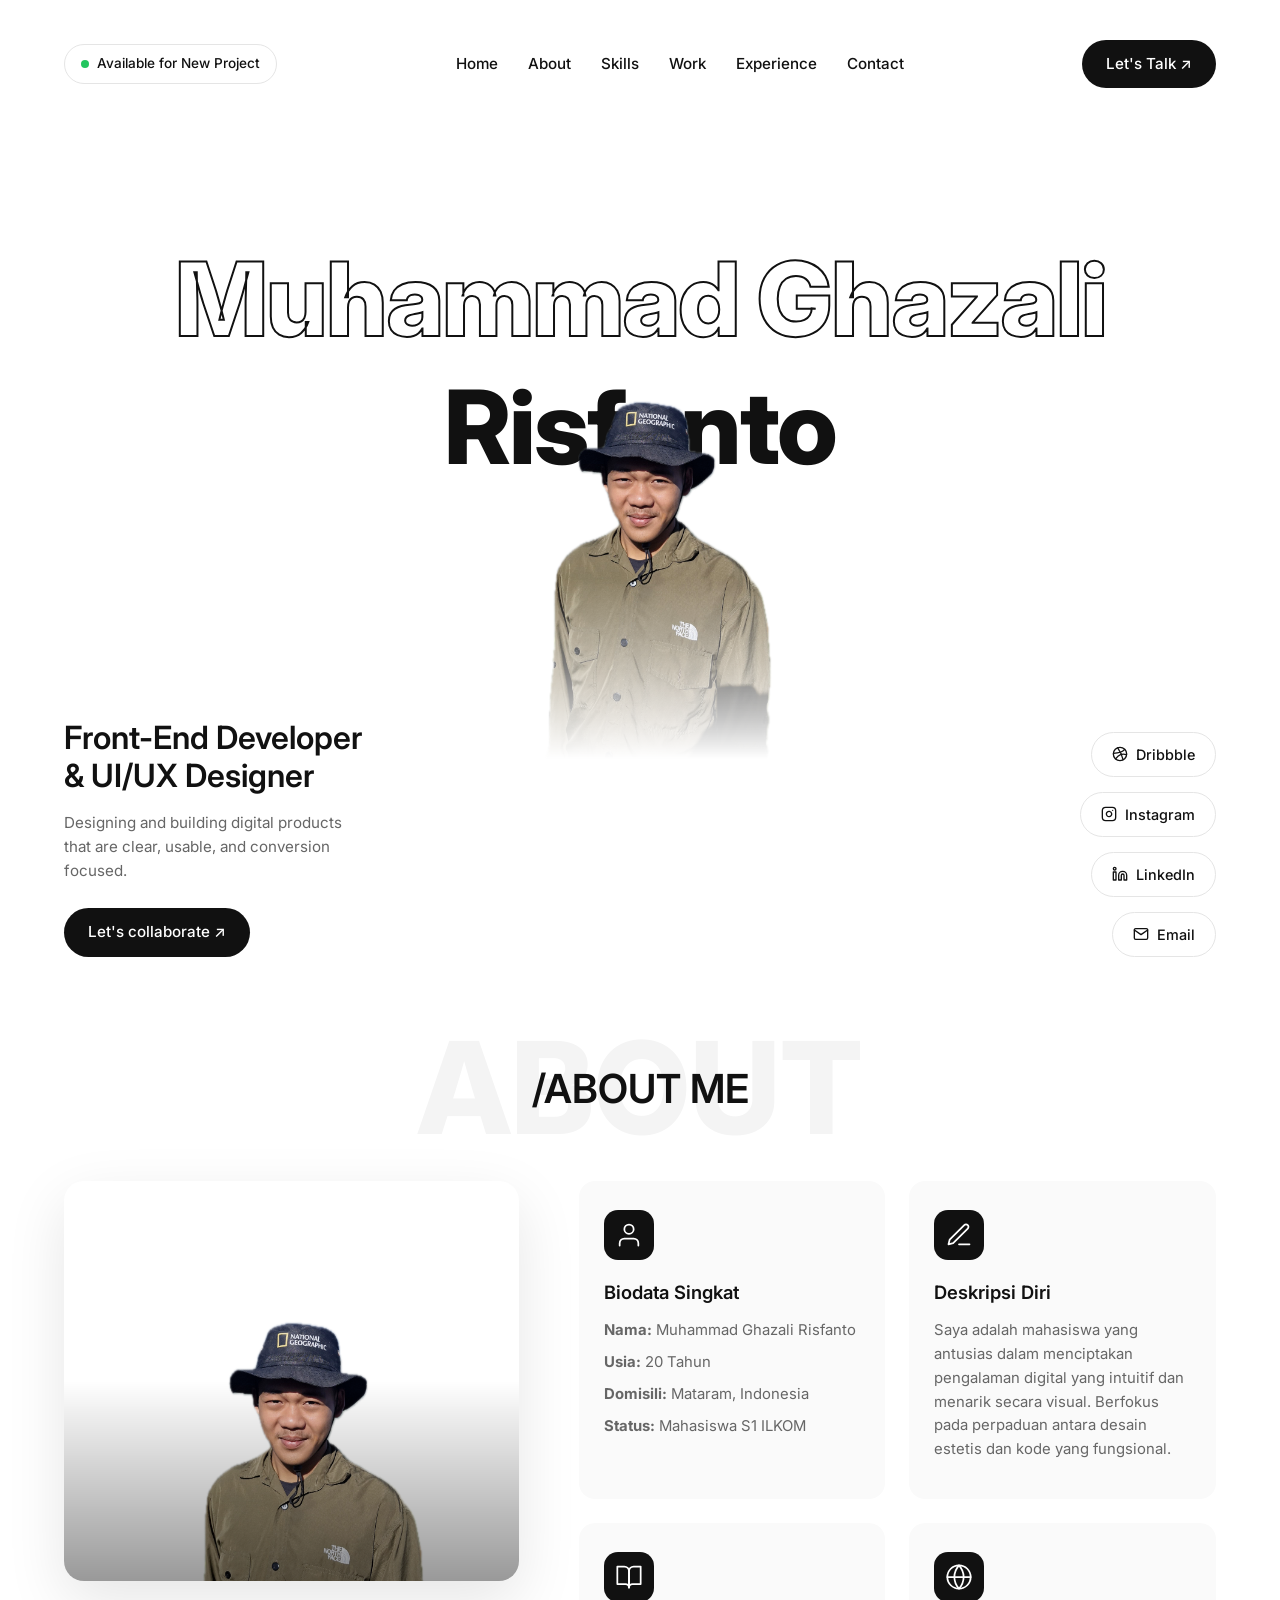
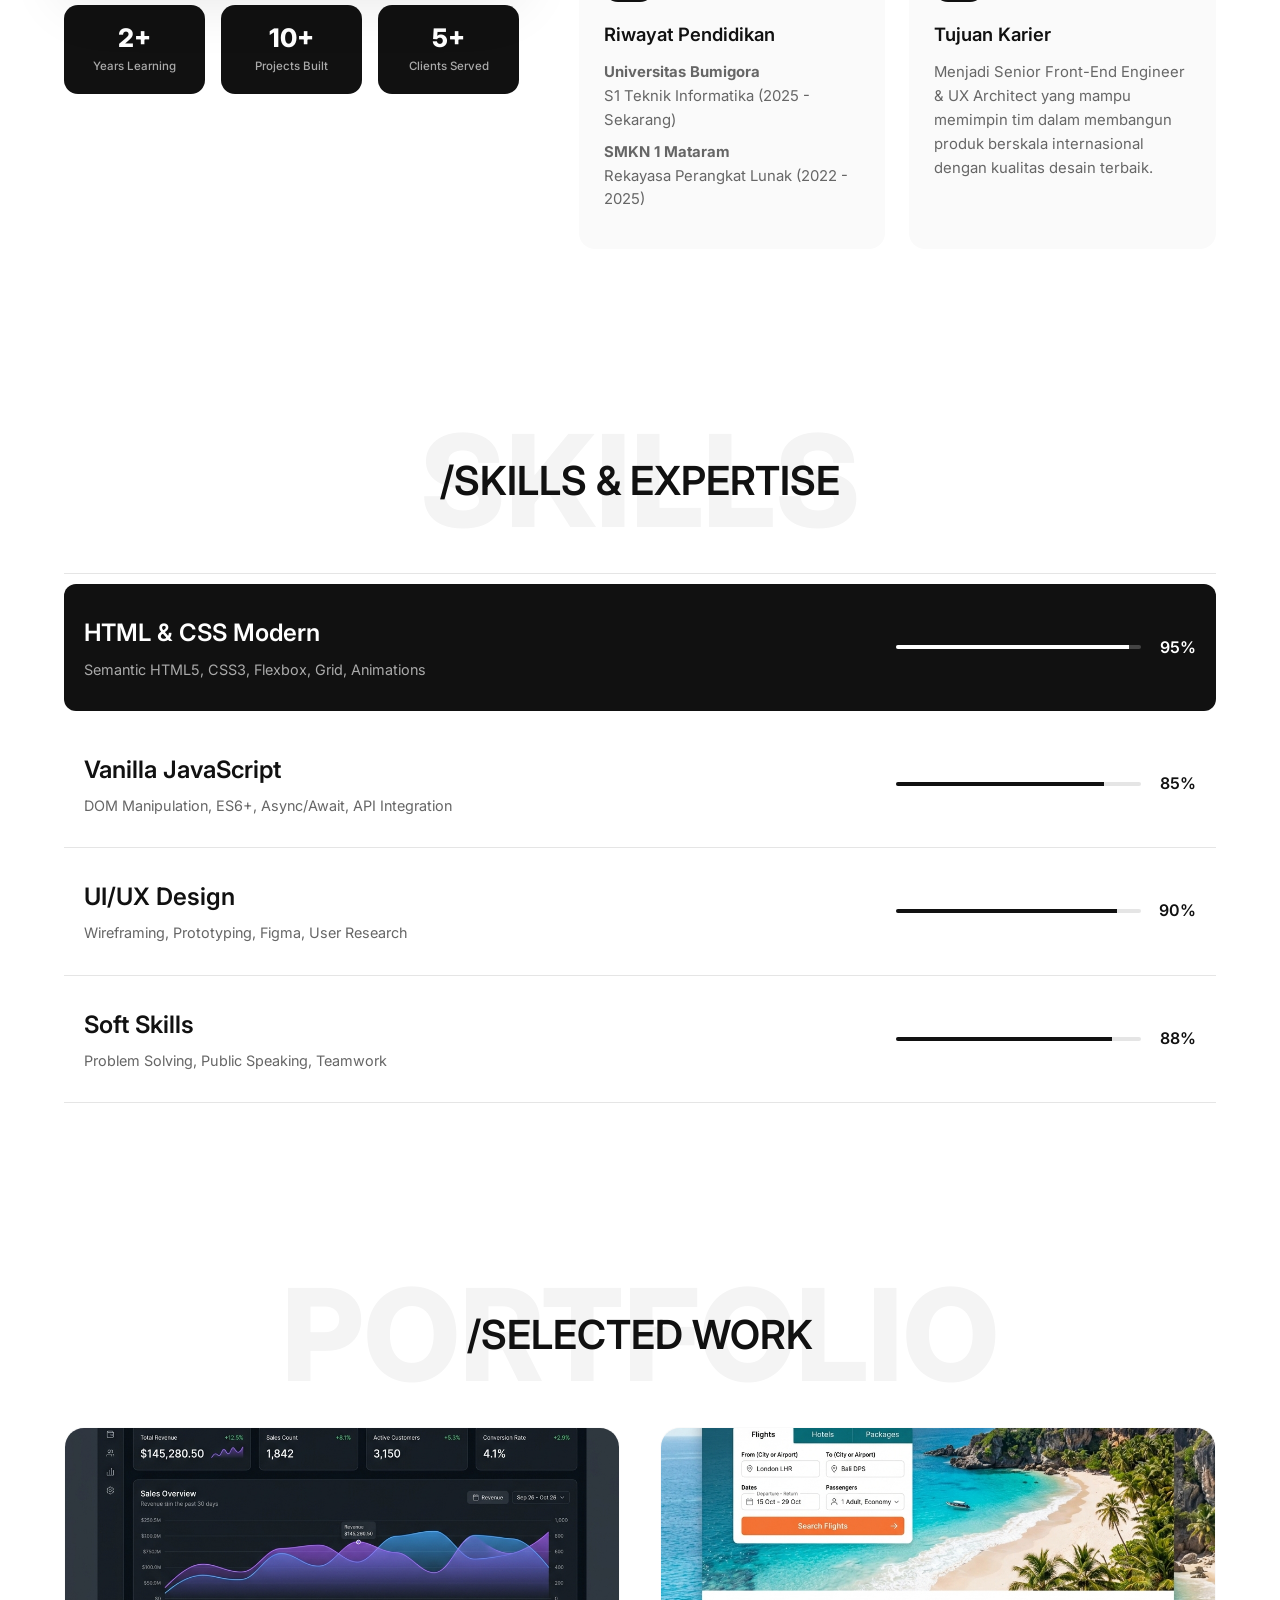
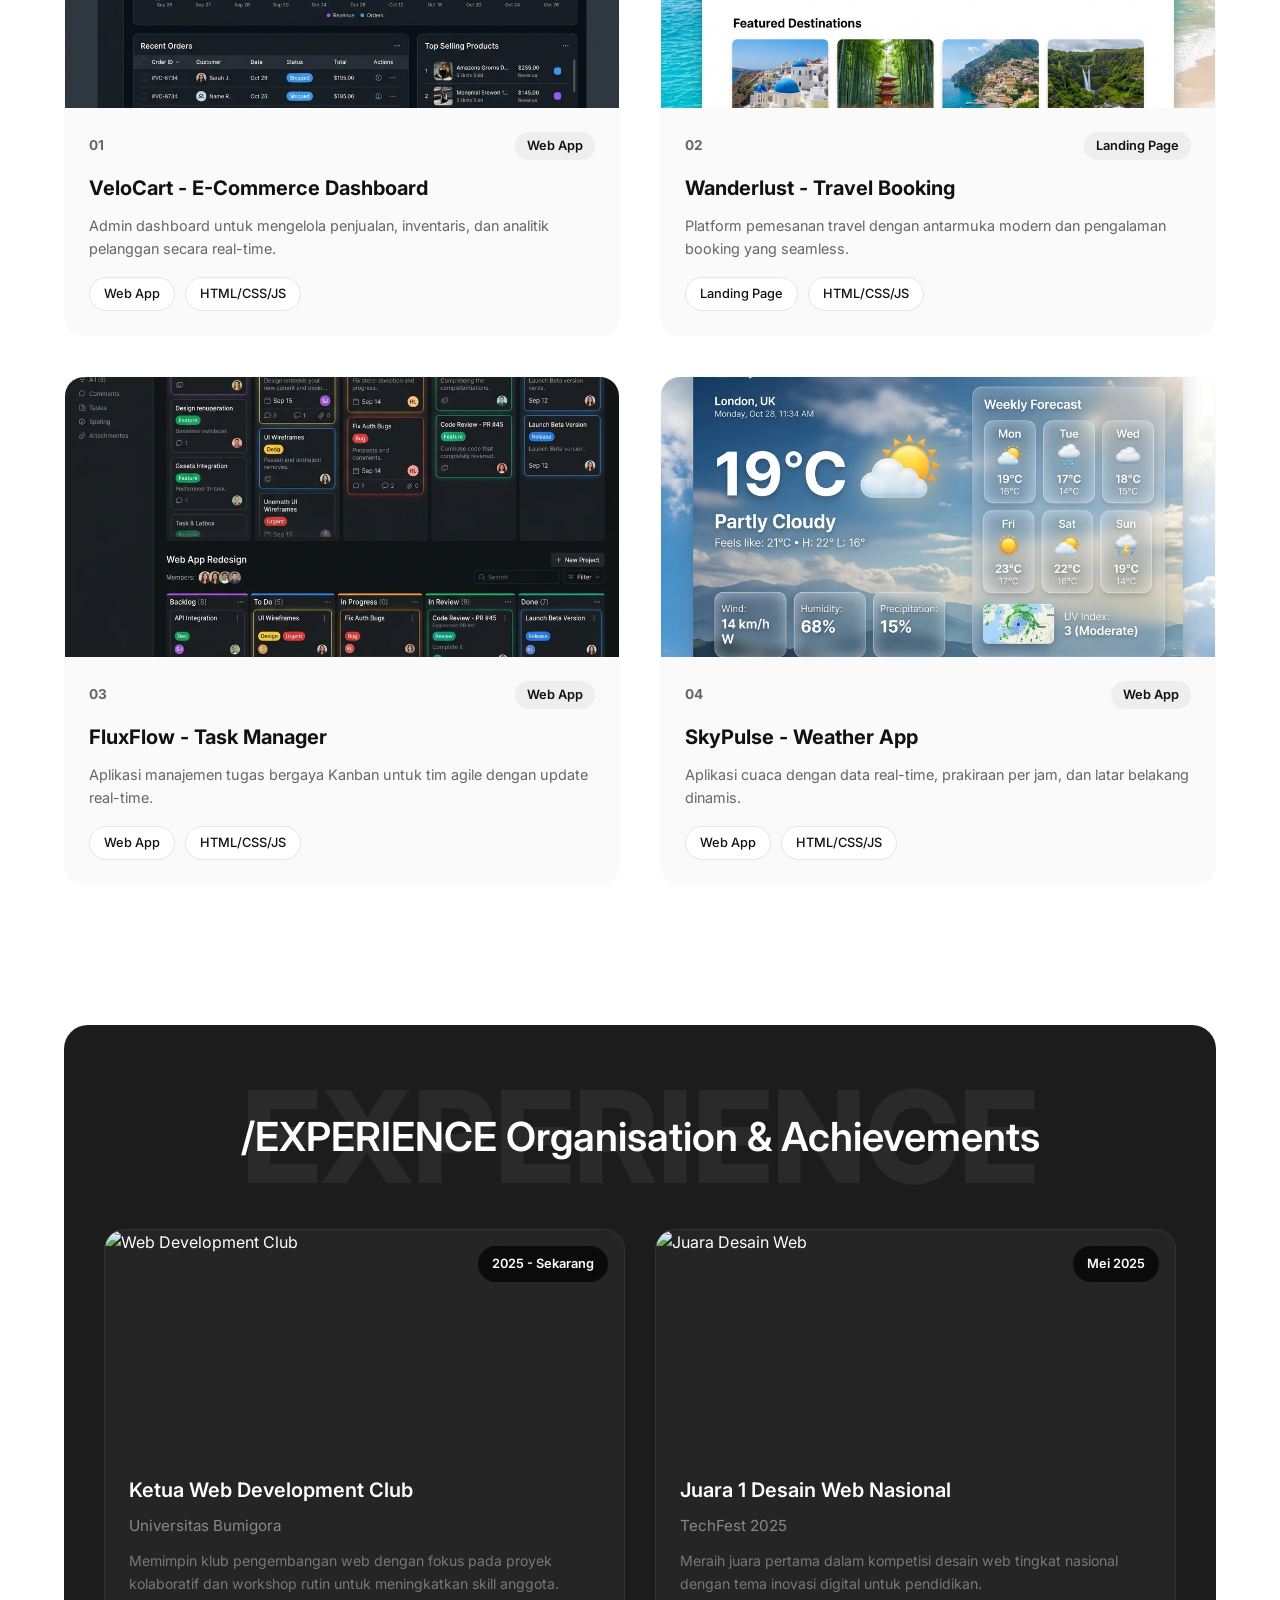
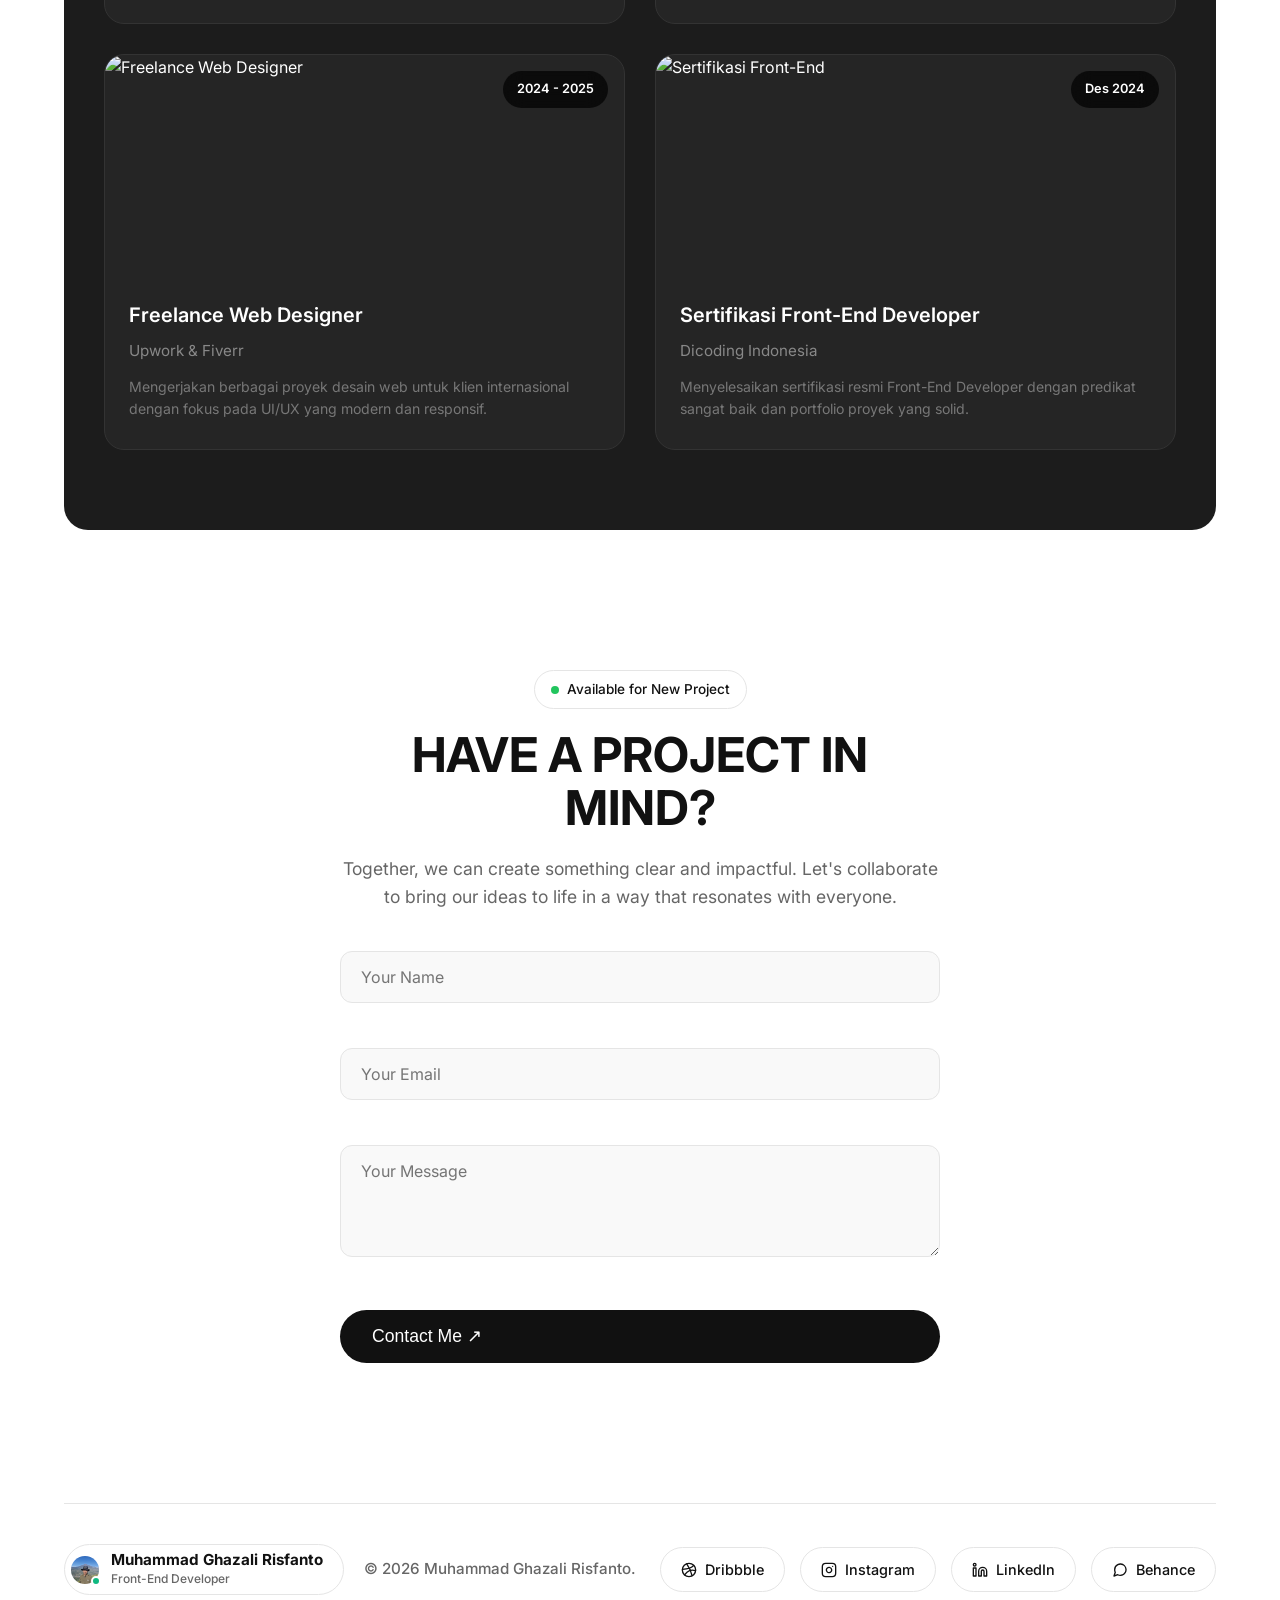
==== commit b721dc84: "push teman gazali" ====
--- a/NIM_Nama_Portfolio/source_code/index.html
+++ b/NIM_Nama_Portfolio/source_code/index.html
@@ -206,16 +206,6 @@
                     <div class="bg-text">PORTFOLIO</div>
                     <h2 class="fg-title">/SELECTED WORK</h2>
                 </div>
-                
-                <div class="portfolio-filters">
-                    <div class="filter-tabs">
-                        <span class="active">All</span>
-                        <span>Real Project</span>
-                        <span>Exploration</span>
-                    </div>
-                    <a href="#" class="pill-btn">View All Work ↗</a>
-                </div>
-
                 <div class="portfolio-grid">
                     <!-- Project 1 -->
                     <div class="project-card">
--- a/NIM_Nama_Portfolio/source_code/css/style.css
+++ b/NIM_Nama_Portfolio/source_code/css/style.css
@@ -345,11 +345,6 @@
     transition: var(--transition);
 }
 
-.stat-item:hover {
-    transform: translateY(-4px);
-    box-shadow: 0 10px 25px rgba(0,0,0,0.15);
-}
-
 .stat-number {
     display: block;
     font-size: 1.6rem;
@@ -379,12 +374,7 @@
     border: 1px solid transparent;
 }
 
-.about-item:hover {
-    background: #fff;
-    border-color: var(--border-color);
-    transform: translateY(-4px);
-    box-shadow: 0 12px 30px rgba(0,0,0,0.06);
-}
+
 
 .about-item-icon {
     width: 50px;
@@ -668,12 +658,6 @@
     border: 1px solid var(--dark-border);
 }
 
-.exp-card:hover {
-    transform: translateY(-8px);
-    border-color: #444;
-    box-shadow: 0 20px 50px rgba(0,0,0,0.4);
-}
-
 .exp-card-img {
     width: 100%;
     height: 220px;
@@ -686,10 +670,6 @@
     height: 100%;
     object-fit: cover;
     transition: transform 0.6s cubic-bezier(0.1, 0.7, 0.1, 1);
-}
-
-.exp-card:hover .exp-card-img img {
-    transform: scale(1.1);
 }
 
 .exp-card-date {
@@ -836,14 +816,6 @@
     cursor: pointer;
 }
 
-.footer-profile:hover {
-    background: var(--text-primary);
-    color: #fff;
-    border-color: var(--text-primary);
-    transform: translateY(-3px);
-    box-shadow: 0 10px 25px rgba(0,0,0,0.1);
-}
-
 .footer-profile .profile-text {
     display: flex;
     flex-direction: column;
@@ -860,10 +832,6 @@
     color: var(--text-secondary);
     font-weight: 500;
     transition: color 0.3s ease;
-}
-
-.footer-profile:hover .role {
-    color: rgba(255,255,255,0.7);
 }
 
 .profile-img-container {
@@ -889,10 +857,6 @@
     border: 2px solid #fff;
     border-radius: 50%;
     transition: border-color 0.3s ease;
-}
-
-.footer-profile:hover .online-indicator {
-    border-color: var(--text-primary);
 }
 
 .footer-socials {
